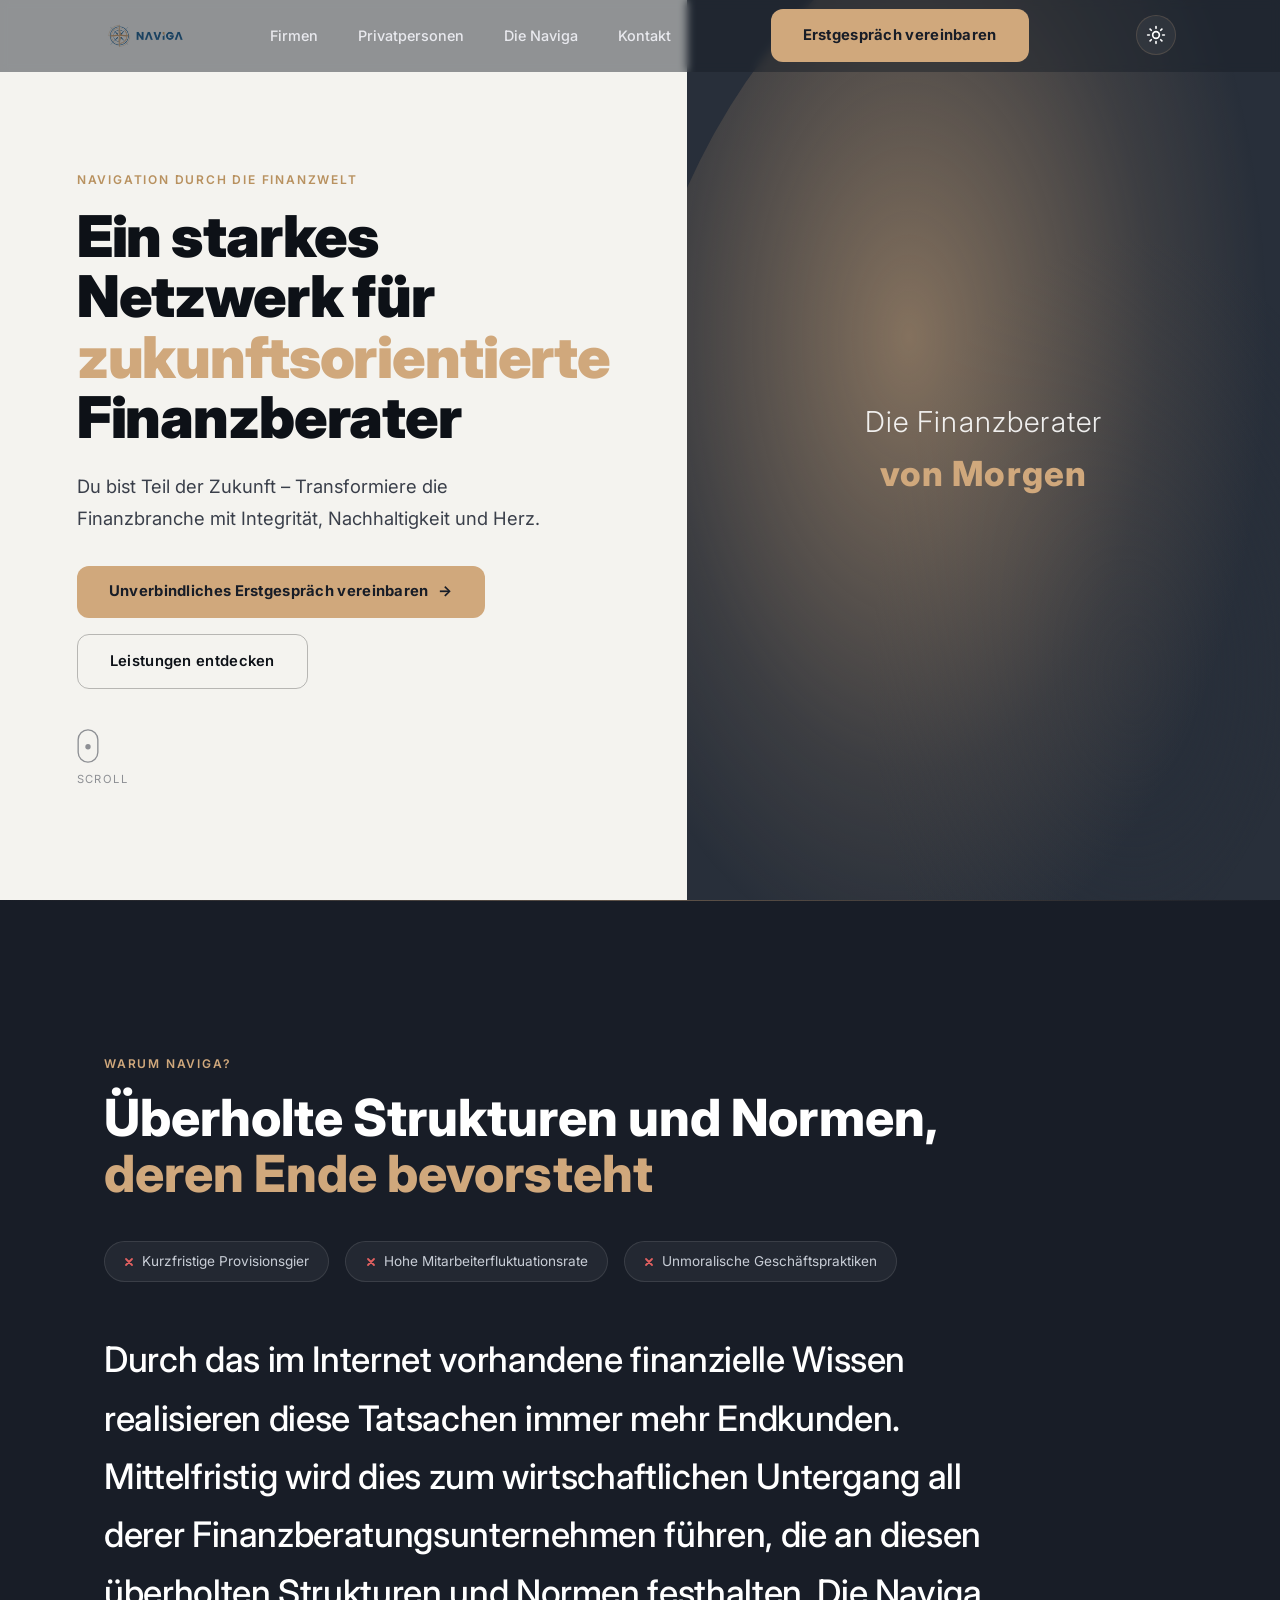
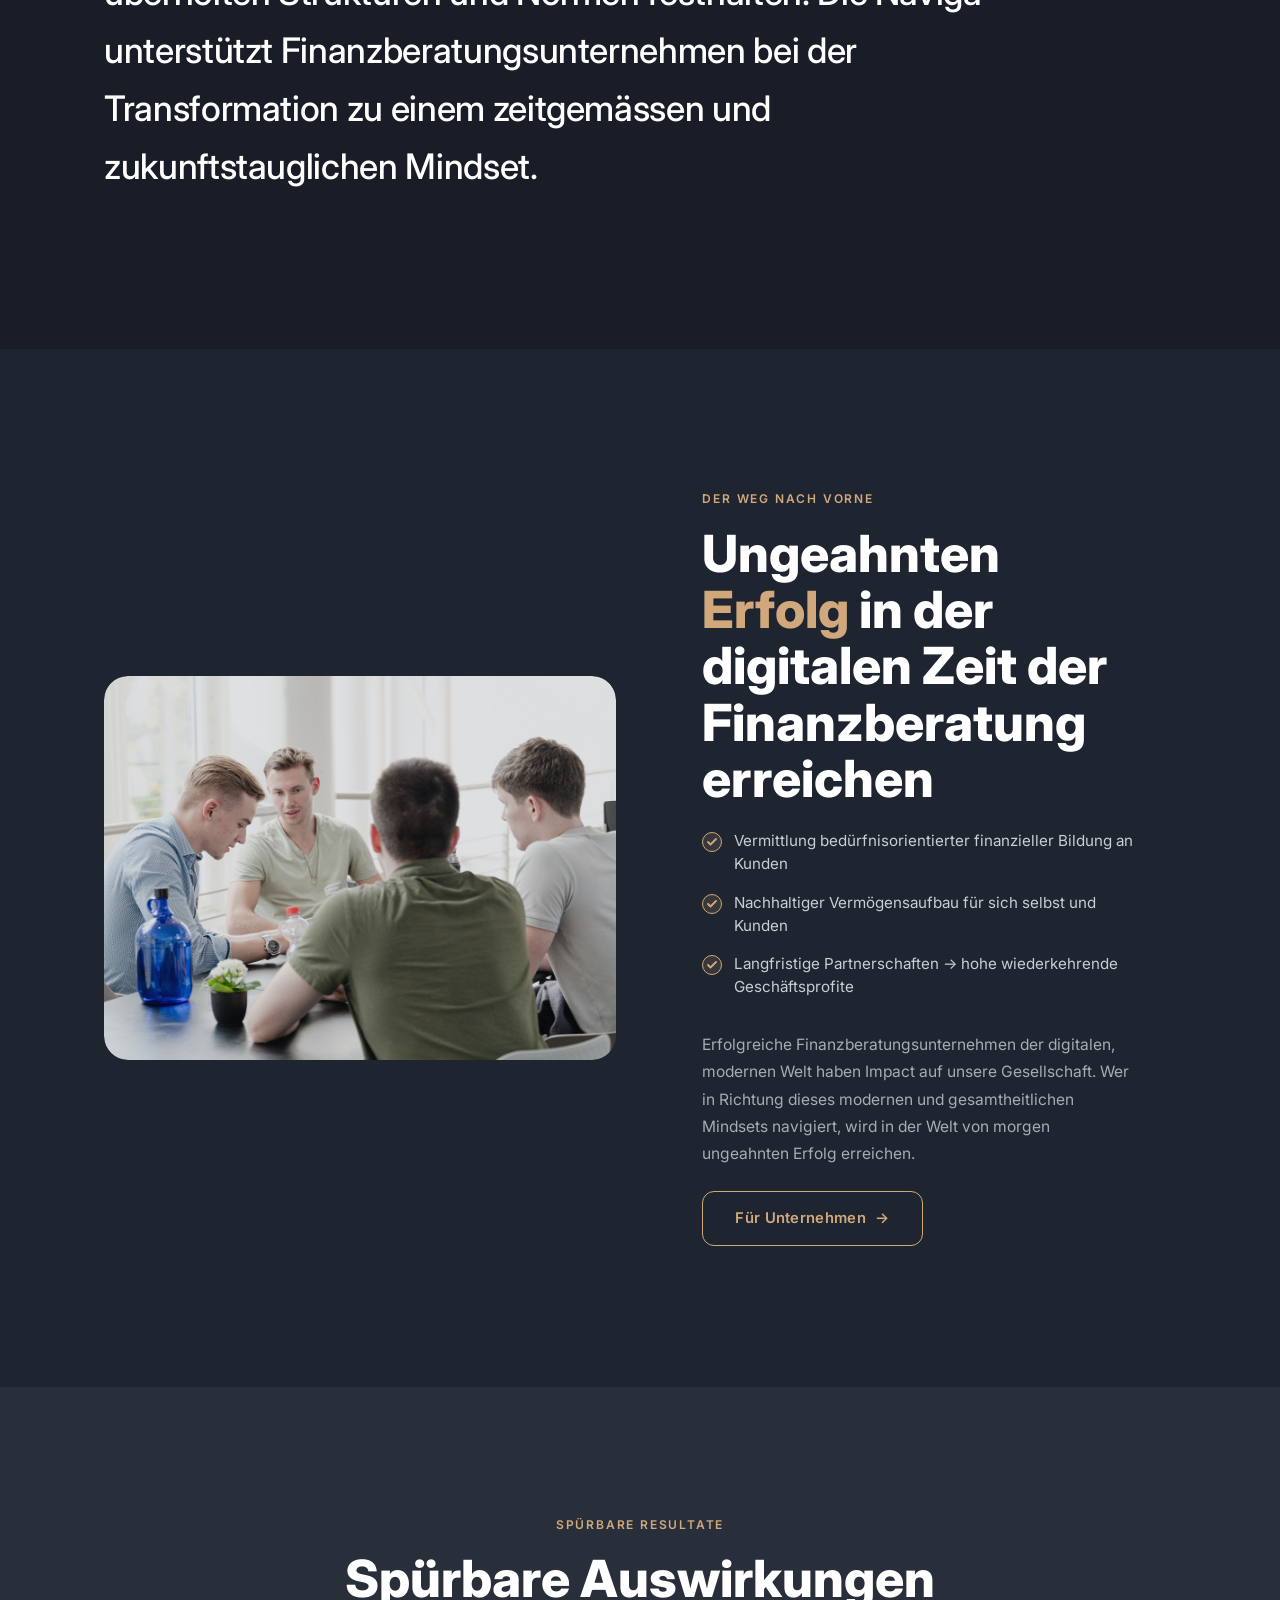
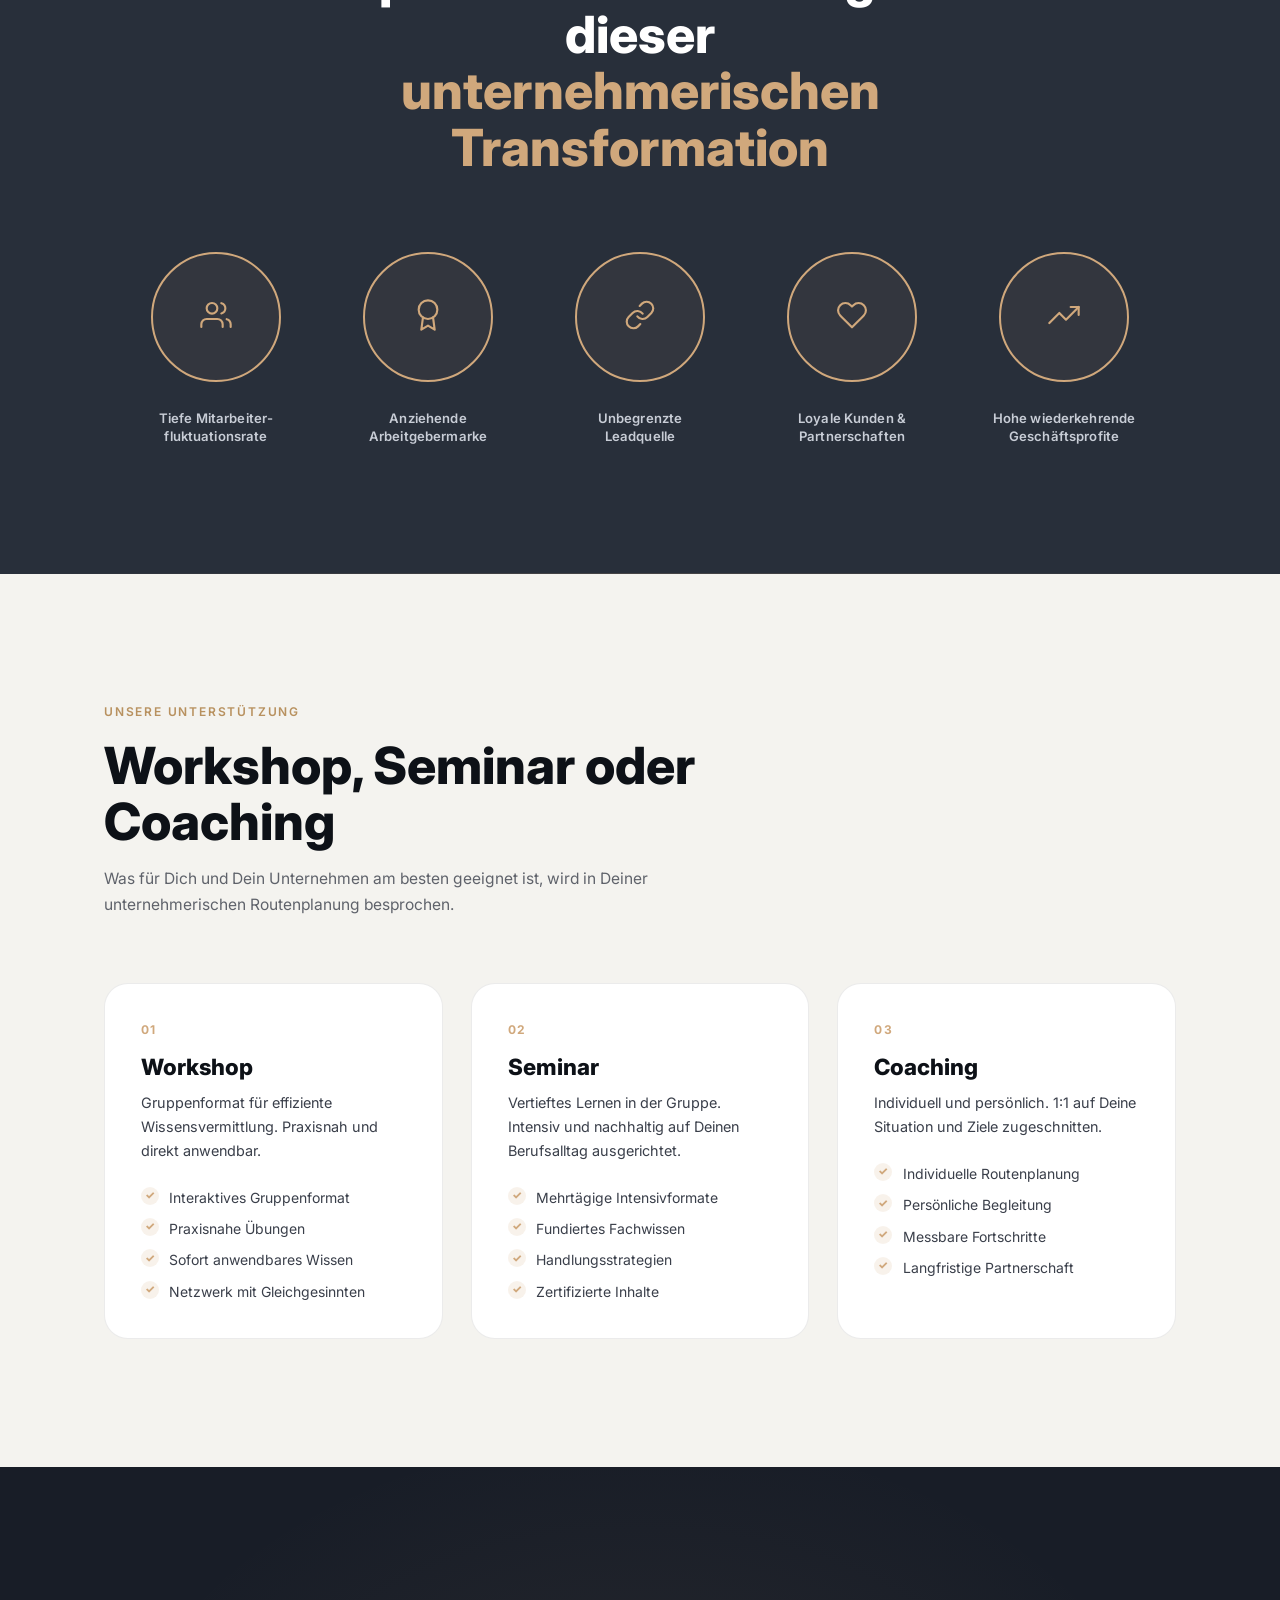
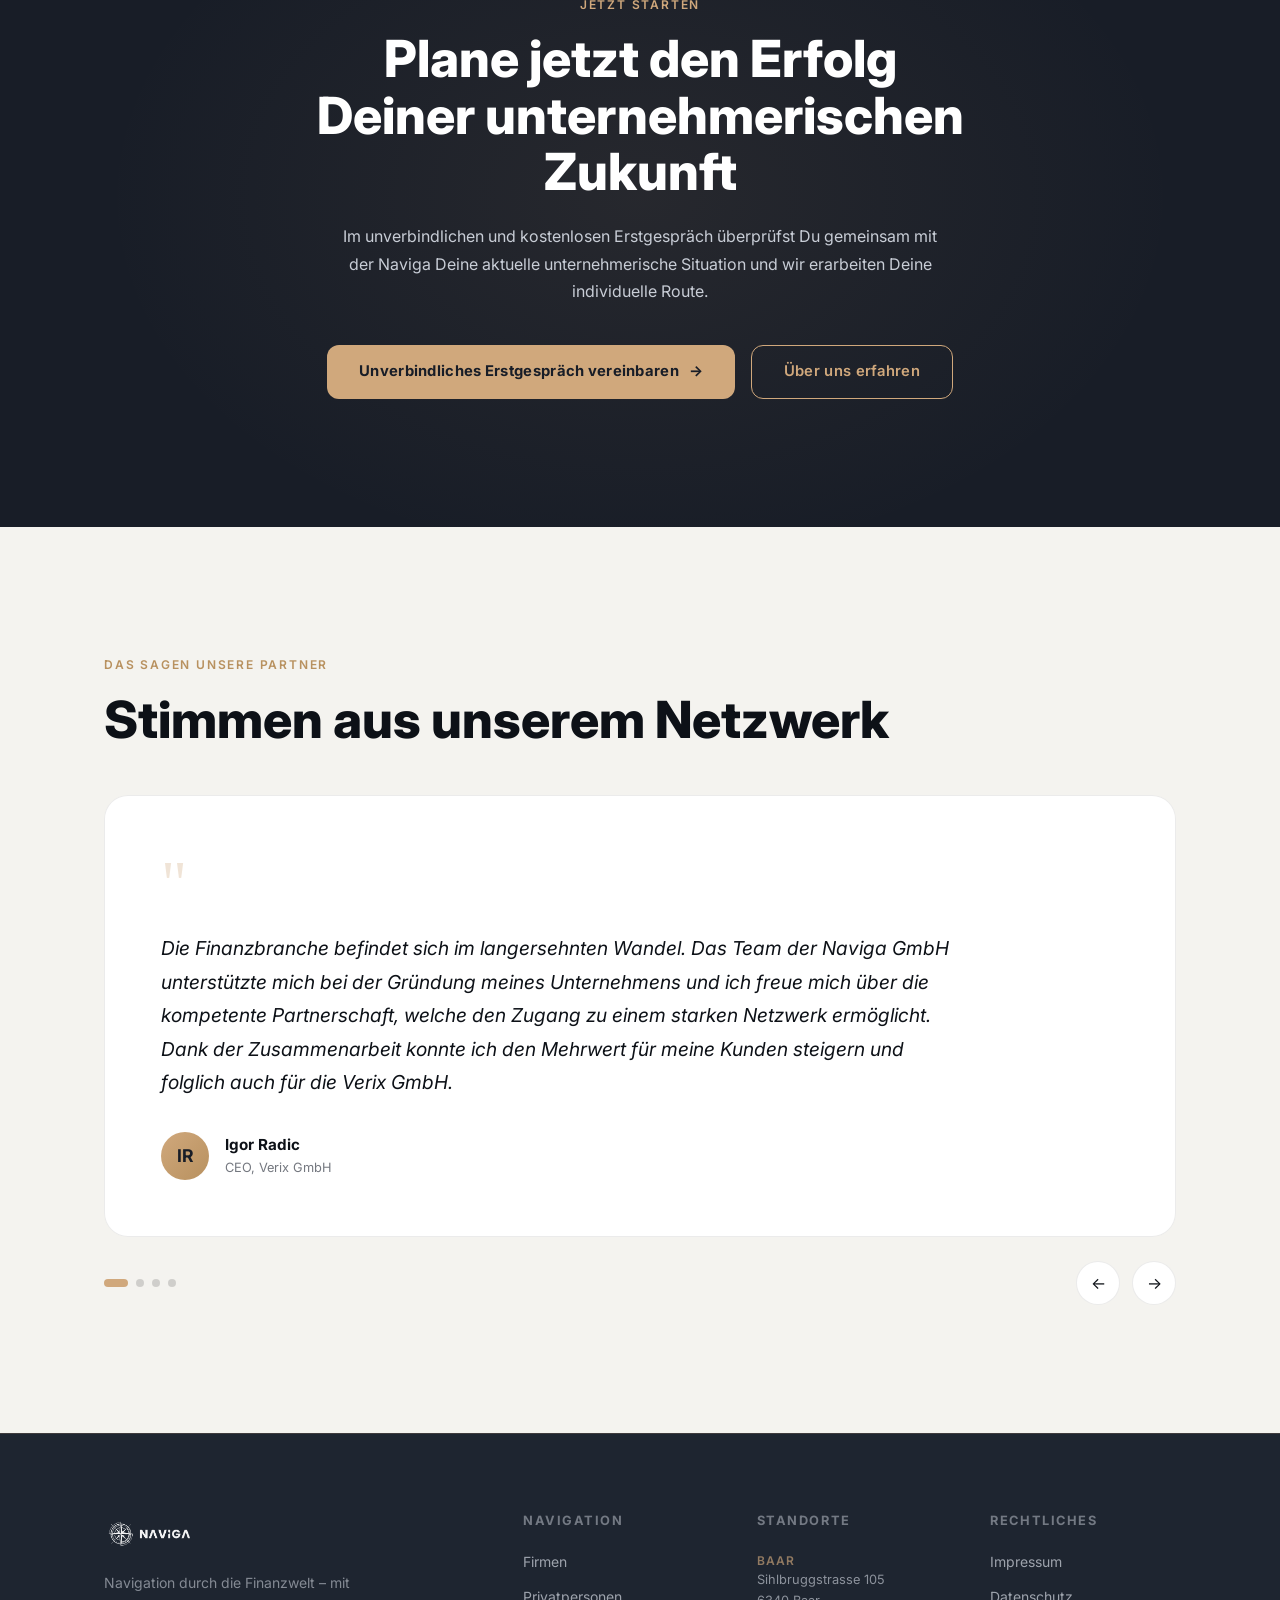
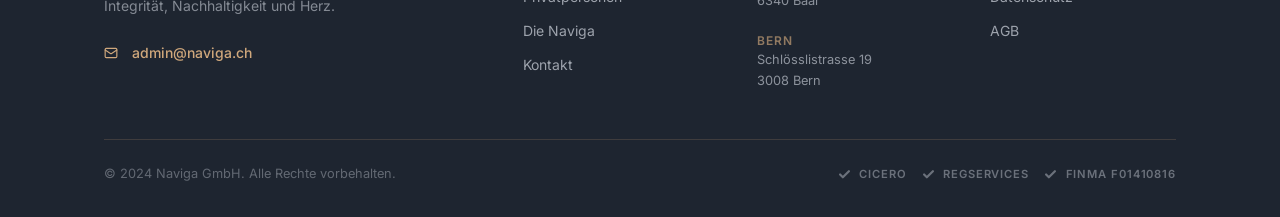
==== index.html @ e402b7bf "feat: site-wide Dark Mode with sun/moon toggle & refined logo contrast - Refactored style.css for dy" ====
<!DOCTYPE html>
<html lang="de">
<head>
  <meta charset="UTF-8" />
  <meta name="viewport" content="width=device-width, initial-scale=1.0" />
  <title>Naviga GmbH | Navigation durch die Finanzwelt</title>
  <meta name="description" content="Ein starkes Netzwerk für zukunftsorientierte Finanzberater. Transformation, Coaching und nachhaltiges Wachstum in der digitalen Finanzwelt." />
  <meta property="og:title" content="Naviga GmbH | Navigation durch die Finanzwelt" />
  <meta property="og:description" content="Transformiere die Finanzbranche mit Integrität, Nachhaltigkeit und Herz." />
  <meta property="og:type" content="website" />
  <link rel="preconnect" href="https://fonts.googleapis.com" />
  <link rel="preconnect" href="https://fonts.gstatic.com" crossorigin />
  <link href="https://fonts.googleapis.com/css2?family=Inter:ital,wght@0,300;0,400;0,500;0,600;0,700;0,800;0,900;1,300&display=swap" rel="stylesheet" />
  <link rel="stylesheet" href="css/style.css" />
</head>
<body>

  <!-- ============ NAVIGATION ============ -->
  <nav class="nav" id="nav" aria-label="Hauptnavigation">
    <div class="container nav-inner">
      <a href="index.html" class="nav-logo">
        <img src="naviga-logo-dark.png" alt="Naviga GmbH" class="nav-logo-img" />
      </a>
      <ul class="nav-links" role="list">
        <li><a href="firmen.html">Firmen</a></li>
        <li><a href="privatpersonen.html">Privatpersonen</a></li>
        <li><a href="die-naviga.html">Die Naviga</a></li>
        <li><a href="kontakt.html">Kontakt</a></li>
      </ul>
      <a href="kontakt.html" class="btn btn-primary nav-cta">Erstgespräch vereinbaren</a>
      <button class="theme-toggle" id="themeToggle" aria-label="Farbschema umschalten">
        <svg class="sun" width="20" height="20" viewBox="0 0 24 24" fill="none" stroke="currentColor" stroke-width="2" stroke-linecap="round" stroke-linejoin="round"><circle cx="12" cy="12" r="4"/><path d="M12 2v2"/><path d="M12 20v2"/><path d="m4.93 4.93 1.41 1.41"/><path d="m17.66 17.66 1.41 1.41"/><path d="M2 12h2"/><path d="M20 12h2"/><path d="m6.34 17.66-1.41 1.41"/><path d="m19.07 4.93-1.41 1.41"/></svg>
        <svg class="moon" width="20" height="20" viewBox="0 0 24 24" fill="none" stroke="currentColor" stroke-width="2" stroke-linecap="round" stroke-linejoin="round"><path d="M12 3a6 6 0 0 0 9 9 9 9 0 1 1-9-9Z"/></svg>
      </button>
      <button class="nav-burger" id="navBurger" aria-label="Menü öffnen" aria-expanded="false">
        <span></span><span></span><span></span>
      </button>
    </div>
  </nav>

  <!-- Mobile Overlay -->
  <div class="nav-mobile-overlay" id="navOverlay" role="dialog" aria-label="Navigation">
    <button class="nav-mobile-close" id="navClose" aria-label="Menü schliessen">
  <svg width="18" height="18" viewBox="0 0 24 24" fill="none" stroke="currentColor" stroke-width="2.5" stroke-linecap="round" aria-hidden="true"><line x1="18" y1="6" x2="6" y2="18"/><line x1="6" y1="6" x2="18" y2="18"/></svg>
</button>
    <a href="firmen.html">Firmen</a>
    <a href="privatpersonen.html">Privatpersonen</a>
    <a href="die-naviga.html">Die Naviga</a>
    <a href="kontakt.html">Kontakt</a>
    <a href="kontakt.html" class="btn btn-primary" style="font-size:1rem;margin-top:1rem;">Erstgespräch vereinbaren</a>
  </div>

  <main>

    <!-- ============ HERO ============ -->
    <section class="hero" aria-labelledby="heroTitle">
      <div class="hero-left">
        <span class="eyebrow fade-up">Navigation durch die Finanzwelt</span>
        <h1 class="hero-title fade-up" id="heroTitle" style="transition-delay:0.1s">
          Ein starkes Netzwerk für
          <span class="accent-word">zukunftsorientierte</span>
          Finanzberater
        </h1>
        <p class="hero-subtitle fade-up" style="transition-delay:0.2s">
          Du bist Teil der Zukunft – Transformiere die Finanzbranche mit Integrität, Nachhaltigkeit und Herz.
        </p>
        <div class="hero-cta-group fade-up" style="transition-delay:0.3s">
          <a href="kontakt.html" class="btn btn-primary">
            Unverbindliches Erstgespräch vereinbaren
            <span class="btn-arrow" aria-hidden="true">→</span>
          </a>
          <a href="#services" class="btn btn-outline-dark">Leistungen entdecken</a>
        </div>

        <!-- Scroll indicator — inside left panel, bottom-left -->
        <div class="hero-scroll-indicator" aria-hidden="true">
          <svg width="22" height="34" viewBox="0 0 24 38" fill="none" xmlns="http://www.w3.org/2000/svg">
            <rect x="1" y="1" width="22" height="36" rx="11" stroke="currentColor" stroke-width="1.5"/>
            <circle cx="12" cy="10" r="3" fill="currentColor">
              <animateTransform attributeName="transform" type="translate" values="0,0;0,12;0,0" dur="2s" repeatCount="indefinite"/>
            </circle>
          </svg>
          <span>Scroll</span>
        </div>
      </div>

      <div class="hero-right" aria-hidden="true">
        <div class="hero-blob-wrap">
          <div class="hero-blob"></div>
        </div>
        <div class="hero-blob-text fade-in" style="transition-delay:0.5s">
          <h2>Die Finanzberater<br><strong>von Morgen</strong></h2>
        </div>
      </div>
    </section>

    <!-- ============ SCROLL-TEXT SECTION ============ -->
    <section class="scroll-text-section" aria-labelledby="problemTitle">
      <div class="container">
        <div class="scroll-text-inner">
          <span class="eyebrow fade-up">Warum Naviga?</span>
          <h2 class="fade-up" id="problemTitle" style="color:var(--text-white);margin-bottom:2.5rem;transition-delay:0.1s">
            Überholte Strukturen und Normen,<br>
            <span class="accent-word">deren Ende bevorsteht</span>
          </h2>

          <div class="scroll-pain-points stagger-children fade-up" style="transition-delay:0.2s">
            <span class="pain-tag"><span class="x-icon" aria-hidden="true">
  <svg width="10" height="10" viewBox="0 0 10 10" fill="none"><path d="M2 2L8 8M8 2L2 8" stroke="currentColor" stroke-width="1.8" stroke-linecap="round"/></svg>
</span> Kurzfristige Provisionsgier</span>
            <span class="pain-tag"><span class="x-icon" aria-hidden="true">
  <svg width="10" height="10" viewBox="0 0 10 10" fill="none"><path d="M2 2L8 8M8 2L2 8" stroke="currentColor" stroke-width="1.8" stroke-linecap="round"/></svg>
</span> Hohe Mitarbeiterfluktuationsrate</span>
            <span class="pain-tag"><span class="x-icon" aria-hidden="true">
  <svg width="10" height="10" viewBox="0 0 10 10" fill="none"><path d="M2 2L8 8M8 2L2 8" stroke="currentColor" stroke-width="1.8" stroke-linecap="round"/></svg>
</span> Unmoralische Geschäftspraktiken</span>
          </div>

          <p class="reveal-text" aria-label="Erklärungstext">
            Durch das im Internet vorhandene finanzielle Wissen realisieren diese Tatsachen immer mehr Endkunden. Mittelfristig wird dies zum wirtschaftlichen Untergang all derer Finanzberatungsunternehmen führen, die an diesen überholten Strukturen und Normen festhalten. Die Naviga unterstützt Finanzberatungsunternehmen bei der Transformation zu einem zeitgemässen und zukunftstauglichen Mindset.
          </p>
        </div>
      </div>
    </section>

    <!-- ============ SPLIT SECTION: ERFOLG ============ -->
    <section class="split-section" aria-labelledby="erfolgTitle">
      <div class="container">
        <div class="grid-2">
          <div class="split-image fade-up">
            <img src="naviga-meeting.jpg" alt="Das Naviga Team in einem modernen Beratungsgespräch" class="split-real-img" loading="lazy" />
          </div>
          <div class="split-content fade-up" style="transition-delay:0.15s">
            <span class="eyebrow">Der Weg nach vorne</span>
            <h2 id="erfolgTitle">
              Ungeahnten <span class="accent-word">Erfolg</span> in der digitalen Zeit der Finanzberatung erreichen
            </h2>
            <ul class="split-value-list" role="list">
              <li class="split-value-item">
                <span class="split-value-icon" aria-hidden="true">
                  <svg width="10" height="8" viewBox="0 0 10 8" fill="none"><path d="M1 4L3.5 6.5L9 1" stroke="currentColor" stroke-width="1.8" stroke-linecap="round" stroke-linejoin="round"/></svg>
                </span>
                Vermittlung bedürfnisorientierter finanzieller Bildung an Kunden
              </li>
              <li class="split-value-item">
                <span class="split-value-icon" aria-hidden="true">
                  <svg width="10" height="8" viewBox="0 0 10 8" fill="none"><path d="M1 4L3.5 6.5L9 1" stroke="currentColor" stroke-width="1.8" stroke-linecap="round" stroke-linejoin="round"/></svg>
                </span>
                Nachhaltiger Vermögensaufbau für sich selbst und Kunden
              </li>
              <li class="split-value-item">
                <span class="split-value-icon" aria-hidden="true">
                  <svg width="10" height="8" viewBox="0 0 10 8" fill="none"><path d="M1 4L3.5 6.5L9 1" stroke="currentColor" stroke-width="1.8" stroke-linecap="round" stroke-linejoin="round"/></svg>
                </span>
                Langfristige Partnerschaften → hohe wiederkehrende Geschäftsprofite
              </li>
            </ul>
            <p class="split-body">
              Erfolgreiche Finanzberatungsunternehmen der digitalen, modernen Welt haben Impact auf unsere Gesellschaft. Wer in Richtung dieses modernen und gesamtheitlichen Mindsets navigiert, wird in der Welt von morgen ungeahnten Erfolg erreichen.
            </p>
            <a href="firmen.html" class="btn btn-outline">
              Für Unternehmen <span class="btn-arrow" aria-hidden="true">→</span>
            </a>
          </div>
        </div>
      </div>
    </section>

    <!-- ============ FEATURES: AUSWIRKUNGEN ============ -->
    <section class="features-section" aria-labelledby="featuresTitle">
      <div class="container">
        <div class="features-header">
          <span class="eyebrow fade-up">Spürbare Resultate</span>
          <h2 class="fade-up" id="featuresTitle" style="transition-delay:0.1s">
            Spürbare Auswirkungen dieser<br>
            <span class="accent-word">unternehmerischen Transformation</span>
          </h2>
        </div>

        <div class="features-grid stagger-children fade-up" style="transition-delay:0.2s">
          <div class="feature-circle-item">
            <div class="feature-circle">
              <!-- Handshake / people icon -->
              <svg class="feature-svg-icon" viewBox="0 0 24 24" fill="none" stroke="currentColor" stroke-width="1.6" stroke-linecap="round" stroke-linejoin="round" aria-hidden="true"><path d="M17 21v-2a4 4 0 0 0-4-4H5a4 4 0 0 0-4 4v2"/><circle cx="9" cy="7" r="4"/><path d="M23 21v-2a4 4 0 0 0-3-3.87"/><path d="M16 3.13a4 4 0 0 1 0 7.75"/></svg>
              
            </div>
            <span class="feature-label">Tiefe Mitarbeiter-<br>fluktuationsrate</span>
          </div>
          <div class="feature-circle-item">
            <div class="feature-circle">
              <!-- Award icon -->
              <svg class="feature-svg-icon" viewBox="0 0 24 24" fill="none" stroke="currentColor" stroke-width="1.6" stroke-linecap="round" stroke-linejoin="round" aria-hidden="true"><circle cx="12" cy="8" r="7"/><polyline points="8.21 13.89 7 23 12 20 17 23 15.79 13.88"/></svg>
              
            </div>
            <span class="feature-label">Anziehende<br>Arbeitgebermarke</span>
          </div>
          <div class="feature-circle-item">
            <div class="feature-circle">
              <!-- Link / network icon -->
              <svg class="feature-svg-icon" viewBox="0 0 24 24" fill="none" stroke="currentColor" stroke-width="1.6" stroke-linecap="round" stroke-linejoin="round" aria-hidden="true"><path d="M10 13a5 5 0 0 0 7.54.54l3-3a5 5 0 0 0-7.07-7.07l-1.72 1.71"/><path d="M14 11a5 5 0 0 0-7.54-.54l-3 3a5 5 0 0 0 7.07 7.07l1.71-1.71"/></svg>
              
            </div>
            <span class="feature-label">Unbegrenzte<br>Leadquelle</span>
          </div>
          <div class="feature-circle-item">
            <div class="feature-circle">
              <!-- Heart icon -->
              <svg class="feature-svg-icon" viewBox="0 0 24 24" fill="none" stroke="currentColor" stroke-width="1.6" stroke-linecap="round" stroke-linejoin="round" aria-hidden="true"><path d="M20.84 4.61a5.5 5.5 0 0 0-7.78 0L12 5.67l-1.06-1.06a5.5 5.5 0 0 0-7.78 7.78l1.06 1.06L12 21.23l7.78-7.78 1.06-1.06a5.5 5.5 0 0 0 0-7.78z"/></svg>
              
            </div>
            <span class="feature-label">Loyale Kunden &amp;<br>Partnerschaften</span>
          </div>
          <div class="feature-circle-item">
            <div class="feature-circle">
              <!-- Trending up icon -->
              <svg class="feature-svg-icon" viewBox="0 0 24 24" fill="none" stroke="currentColor" stroke-width="1.6" stroke-linecap="round" stroke-linejoin="round" aria-hidden="true"><polyline points="23 6 13.5 15.5 8.5 10.5 1 18"/><polyline points="17 6 23 6 23 12"/></svg>
              
            </div>
            <span class="feature-label">Hohe wiederkehrende<br>Geschäftsprofite</span>
          </div>
        </div>
      </div>
    </section>

    <!-- ============ SERVICES SECTION ============ -->
    <section class="services-section" id="services" aria-labelledby="servicesTitle">
      <div class="container">
        <div class="services-header fade-up">
          <span class="eyebrow">Unsere Unterstützung</span>
          <h2 id="servicesTitle">Workshop, Seminar oder Coaching</h2>
          <p style="color:var(--text-body);max-width:580px;font-size:0.975rem;line-height:1.7;margin-top:1rem;opacity:0.8">
            Was für Dich und Dein Unternehmen am besten geeignet ist, wird in Deiner unternehmerischen Routenplanung besprochen.
          </p>
        </div>

        <div class="services-grid stagger-children">
          <!-- Card 1 -->
          <article class="service-card">
            <div class="service-number">01</div>
            <h3>Workshop</h3>
            <p>Gruppenformat für effiziente Wissensvermittlung. Praxisnah und direkt anwendbar.</p>
            <ul class="service-list" role="list">
              <li>Interaktives Gruppenformat</li>
              <li>Praxisnahe Übungen</li>
              <li>Sofort anwendbares Wissen</li>
              <li>Netzwerk mit Gleichgesinnten</li>
            </ul>
          </article>
          <!-- Card 2 -->
          <article class="service-card">
            <div class="service-number">02</div>
            <h3>Seminar</h3>
            <p>Vertieftes Lernen in der Gruppe. Intensiv und nachhaltig auf Deinen Berufsalltag ausgerichtet.</p>
            <ul class="service-list" role="list">
              <li>Mehrtägige Intensivformate</li>
              <li>Fundiertes Fachwissen</li>
              <li>Handlungsstrategien</li>
              <li>Zertifizierte Inhalte</li>
            </ul>
          </article>
          <!-- Card 3 -->
          <article class="service-card">
            <div class="service-number">03</div>
            <h3>Coaching</h3>
            <p>Individuell und persönlich. 1:1 auf Deine Situation und Ziele zugeschnitten.</p>
            <ul class="service-list" role="list">
              <li>Individuelle Routenplanung</li>
              <li>Persönliche Begleitung</li>
              <li>Messbare Fortschritte</li>
              <li>Langfristige Partnerschaft</li>
            </ul>
          </article>
        </div>
      </div>
    </section>

    <!-- ============ CTA BLOCK ============ -->
    <section class="cta-section" aria-labelledby="ctaTitle">
      <div class="container">
        <span class="eyebrow fade-up">Jetzt starten</span>
        <h2 class="fade-up" id="ctaTitle" style="transition-delay:0.1s">
          Plane jetzt den Erfolg<br>Deiner unternehmerischen Zukunft
        </h2>
        <p class="fade-up" style="transition-delay:0.2s">
          Im unverbindlichen und kostenlosen Erstgespräch überprüfst Du gemeinsam mit der Naviga Deine aktuelle unternehmerische Situation und wir erarbeiten Deine individuelle Route.
        </p>
        <div class="cta-buttons fade-up" style="transition-delay:0.3s">
          <a href="kontakt.html" class="btn btn-primary">
            Unverbindliches Erstgespräch vereinbaren
            <span class="btn-arrow" aria-hidden="true">→</span>
          </a>
          <a href="die-naviga.html" class="btn btn-outline">Über uns erfahren</a>
        </div>
      </div>
    </section>

    <!-- ============ TESTIMONIALS ============ -->
    <section class="testimonials-section" aria-labelledby="testimonialsTitle">
      <div class="container">
        <div class="testimonials-header fade-up">
          <span class="eyebrow">Das sagen unsere Partner</span>
          <h2 id="testimonialsTitle">Stimmen aus unserem Netzwerk</h2>
        </div>

        <div class="carousel-wrap fade-up" style="transition-delay:0.15s">
          <div class="carousel-track-outer">
            <div class="carousel-track">

              <!-- Testimonial 1 -->
              <div class="testimonial-card">
                <div class="testimonial-quote-icon" aria-hidden="true">"</div>
                <p class="testimonial-text">
                  Die Finanzbranche befindet sich im langersehnten Wandel. Das Team der Naviga GmbH unterstützte mich bei der Gründung meines Unternehmens und ich freue mich über die kompetente Partnerschaft, welche den Zugang zu einem starken Netzwerk ermöglicht. Dank der Zusammenarbeit konnte ich den Mehrwert für meine Kunden steigern und folglich auch für die Verix GmbH.
                </p>
                <div class="testimonial-author">
                  <div class="testimonial-avatar" aria-hidden="true">IR</div>
                  <div>
                    <div class="testimonial-name">Igor Radic</div>
                    <div class="testimonial-role">CEO, Verix GmbH</div>
                  </div>
                </div>
              </div>

              <!-- Testimonial 2 -->
              <div class="testimonial-card">
                <div class="testimonial-quote-icon" aria-hidden="true">"</div>
                <p class="testimonial-text">
                  Mit der Naviga zusammenzuarbeiten ist für uns eine Bereicherung in der ganzen Bandbreite. Emmanuel und sein Team sind extrem kompetent und arbeiten sehr langfristig. Das ist genau die Nachhaltigkeit, auf die wir bei uns grossen Wert legen!
                </p>
                <div class="testimonial-author">
                  <div class="testimonial-avatar" aria-hidden="true">JM</div>
                  <div>
                    <div class="testimonial-name">Joël Mesot</div>
                    <div class="testimonial-role">CEO, Mesot Agency</div>
                  </div>
                </div>
              </div>

              <!-- Testimonial 3 -->
              <div class="testimonial-card">
                <div class="testimonial-quote-icon" aria-hidden="true">"</div>
                <p class="testimonial-text">
                  Durch das Konzept der Naviga konnte ich erkennen und lernen wie der Beruf als Berater moralisch integer ausgeführt werden kann, sodass man für seine Zeit und sein Engagement fair entlohnt wird und der Kunde genauso davon profitiert. Es ist wundervoll, gemeinsam mit Gleichgesinnten die Leidenschaft für das Thema Finanzen zu teilen.
                </p>
                <div class="testimonial-author">
                  <div class="testimonial-avatar" aria-hidden="true">DS</div>
                  <div>
                    <div class="testimonial-name">Daniel Seglias</div>
                    <div class="testimonial-role">Geschäftsführer, Daniel Seglias GmbH</div>
                  </div>
                </div>
              </div>

              <!-- Testimonial 4 -->
              <div class="testimonial-card">
                <div class="testimonial-quote-icon" aria-hidden="true">"</div>
                <p class="testimonial-text">
                  Durch die Zusammenarbeit habe ich die Wichtigkeit von Prozessen in einer Beratung gelernt. Dadurch sind meine Beratungen nun klar und systematisch aufgebaut, was zu weniger Aufwand und mehr Erfolg führt.
                </p>
                <div class="testimonial-author">
                  <div class="testimonial-avatar" aria-hidden="true">SS</div>
                  <div>
                    <div class="testimonial-name">Severin Schär</div>
                    <div class="testimonial-role">Geschäftsführer, SNS Personality Builder GmbH</div>
                  </div>
                </div>
              </div>

            </div><!-- /carousel-track -->
          </div><!-- /outer -->

          <div class="carousel-controls">
            <div class="carousel-dots" role="tablist" aria-label="Testimonial Navigation">
              <button class="carousel-dot active" role="tab" aria-selected="true" aria-label="Testimonial 1"></button>
              <button class="carousel-dot" role="tab" aria-selected="false" aria-label="Testimonial 2"></button>
              <button class="carousel-dot" role="tab" aria-selected="false" aria-label="Testimonial 3"></button>
              <button class="carousel-dot" role="tab" aria-selected="false" aria-label="Testimonial 4"></button>
            </div>
            <div class="carousel-arrows">
              <button class="carousel-btn carousel-prev" aria-label="Vorheriges Testimonial">←</button>
              <button class="carousel-btn carousel-next" aria-label="Nächstes Testimonial">→</button>
            </div>
          </div>
        </div>

      </div>
    </section>

  </main>

  <!-- ============ FOOTER ============ -->
  <footer class="footer" aria-label="Seitenende">
    <div class="container">
      <div class="footer-grid">
        <div class="footer-brand">
          <a href="index.html" class="nav-logo">
            <img src="naviga-logo-dark.png" alt="Naviga GmbH" class="nav-logo-img" />
          </a>
          <p class="footer-desc">
            Navigation durch die Finanzwelt – mit Integrität, Nachhaltigkeit und Herz.
          </p>
          <div class="footer-contact">
            <a href="mailto:admin@naviga.ch"><svg width="14" height="14" viewBox="0 0 24 24" fill="none" stroke="currentColor" stroke-width="2" stroke-linecap="round" stroke-linejoin="round" aria-hidden="true" style="display:inline-block;vertical-align:middle;margin-right:6px"><rect x="2" y="4" width="20" height="16" rx="2"/><path d="m22 7-8.97 5.7a1.94 1.94 0 0 1-2.06 0L2 7"/></svg>admin@naviga.ch</a>
          </div>
        </div>

        <div class="footer-col">
          <h4>Navigation</h4>
          <nav class="footer-links" aria-label="Footer Navigation">
            <a href="firmen.html">Firmen</a>
            <a href="privatpersonen.html">Privatpersonen</a>
            <a href="die-naviga.html">Die Naviga</a>
            <a href="kontakt.html">Kontakt</a>
          </nav>
        </div>

        <div class="footer-col">
          <h4>Standorte</h4>
          <div class="footer-address">
            <span class="footer-address-item">
              <span class="footer-address-city">Baar</span>
              Sihlbruggstrasse 105<br>6340 Baar
            </span>
            <span class="footer-address-item" style="margin-top:0.75rem">
              <span class="footer-address-city">Bern</span>
              Schlösslistrasse 19<br>3008 Bern
            </span>
          </div>
        </div>

        <div class="footer-col">
          <h4>Rechtliches</h4>
          <nav class="footer-links" aria-label="Rechtliche Links">
            <a href="https://www.naviga.ch/impressum" target="_blank" rel="noopener">Impressum</a>
            <a href="https://www.naviga.ch/datenschutz" target="_blank" rel="noopener">Datenschutz</a>
            <a href="https://www.naviga.ch/allgemeine-geschaftsbedingungen-agb" target="_blank" rel="noopener">AGB</a>
          </nav>
        </div>
      </div>

      <div class="footer-bottom">
        <p class="footer-copyright">© 2024 Naviga GmbH. Alle Rechte vorbehalten.</p>
        <div class="footer-badges">
          <a href="https://www.cicero.ch/de/informationspflicht-vag-45" target="_blank" rel="noopener" class="footer-badge">
            <svg width="11" height="11" viewBox="0 0 10 8" fill="none" aria-hidden="true" style="display:inline-block;vertical-align:middle;margin-right:4px"><path d="M1 4L3.5 6.5L9 1" stroke="currentColor" stroke-width="2" stroke-linecap="round" stroke-linejoin="round"/></svg>Cicero
          </a>
          <a href="https://www.regservices.ch/beraterregister/beratersuche/" target="_blank" rel="noopener" class="footer-badge">
            <svg width="11" height="11" viewBox="0 0 10 8" fill="none" aria-hidden="true" style="display:inline-block;vertical-align:middle;margin-right:4px"><path d="M1 4L3.5 6.5L9 1" stroke="currentColor" stroke-width="2" stroke-linecap="round" stroke-linejoin="round"/></svg>Regservices
          </a>
          <a href="https://www.finma.ch/de/bewilligung/versicherungsvermittlung/registersuche/F01410816" target="_blank" rel="noopener" class="footer-badge">
            <svg width="11" height="11" viewBox="0 0 10 8" fill="none" aria-hidden="true" style="display:inline-block;vertical-align:middle;margin-right:4px"><path d="M1 4L3.5 6.5L9 1" stroke="currentColor" stroke-width="2" stroke-linecap="round" stroke-linejoin="round"/></svg>FINMA F01410816
          </a>
        </div>
      </div>
    </div>
  </footer>

  <script src="js/main.js"></script>
</body>
</html>
---- css/style.css ----
/* =============================================
   NAVIGA — REVAMPED  |  style.css
   Design: uWebDesign layout × Naviga content
   Colors: #282F3A (bg) · #D0A87C (gold)
   ============================================= */

/* 1. CUSTOM PROPERTIES */
:root {
  /* Constant Brand Colors */
  --accent:        #D0A87C;
  --accent-dark:   #b8915f;
  --accent-light:  rgba(208, 168, 124, 0.15);
  
  /* Theme-aware Variables (Default / Mixed Mode) */
  --bg-main:       #282F3A; /* primary dark navy */
  --bg-alt:        #1e2530; /* secondary dark */
  --bg-deep:       #181d27; /* darkest */
  --bg-surface:    #f4f3ef; /* light beige sections */
  --bg-card:       #ffffff; /* white cards */
  
  --text-main:     #ffffff; /* light text on dark */
  --text-alt:      #c8cdd6; /* muted light text */
  --text-inverse:  #0d1117; /* dark text on light */
  --text-body:     #3a3f4a; /* body text on light */
  
  --border-main:   rgba(208, 168, 124, 0.18);
  --border-light:  rgba(0,0,0,0.08);
  
  --shadow-main:   0 4px 32px rgba(0,0,0,0.12);
  --shadow-heavy:  0 8px 48px rgba(0,0,0,0.3);
  
  --radius-sm:     6px;
  --radius-md:     12px;
  --radius-lg:     24px;
  --radius-xl:     48px;
  --transition:    0.35s cubic-bezier(0.4, 0, 0.2, 1);
  --nav-height:    72px;
}

/* 🌙 FULL DARK MODE OVERRIDES */
[data-theme="dark"] {
  --bg-main:       #181d27;
  --bg-alt:        #0f131a;
  --bg-deep:       #0a0d12;
  --bg-surface:    #1e2530; /* turn beige into dark navy */
  --bg-card:       #282F3A; /* dark cards */
  
  --text-main:     #ffffff;
  --text-alt:      #a0a8b4;
  --text-inverse:  #ffffff; /* text on light sections turns white */
  --text-body:     #c8cdd6; /* body text turns light */
  
  --border-light:  rgba(255,255,255,0.08);
  --shadow-main:   0 12px 40px rgba(0,0,0,0.4);
}

/* 2. RESET & BASE */
*, *::before, *::after { box-sizing: border-box; margin: 0; padding: 0; }

html {
  scroll-behavior: smooth;
  font-size: 16px;
  -webkit-font-smoothing: antialiased;
  transition: background-color 0.4s ease, color 0.4s ease;
}

body {
  font-family: 'Inter', system-ui, -apple-system, sans-serif;
  background: var(--bg-main);
  color: var(--text-main);
  overflow-x: hidden;
  line-height: 1.6;
  transition: background-color 0.4s ease, color 0.4s ease;
}

/* Custom scrollbar */
::-webkit-scrollbar { width: 6px; }
::-webkit-scrollbar-track { background: var(--bg-alt); }
::-webkit-scrollbar-thumb { background: var(--accent); border-radius: 3px; }

img { display: block; max-width: 100%; }
a { color: inherit; text-decoration: none; }
ul { list-style: none; }
button { font-family: inherit; cursor: pointer; border: none; background: none; }

/* 3. TYPOGRAPHY */
.eyebrow {
  font-size: 0.75rem;
  font-weight: 600;
  letter-spacing: 0.15em;
  text-transform: uppercase;
  color: var(--accent);
  margin-bottom: 1rem;
  display: block;
}

h1, h2, h3 { line-height: 1.1; font-weight: 800; }

h1 { font-size: clamp(2.4rem, 6vw, 5.5rem); }
h2 { font-size: clamp(1.8rem, 4vw, 3.5rem); }
h3 { font-size: 1.3rem; }

.accent-word { color: var(--accent); }

/* 4. LAYOUT UTILITIES */
.container {
  max-width: 1200px;
  margin: 0 auto;
  padding: 0 clamp(1.5rem, 5vw, 4rem);
}

.section-pad { padding: clamp(5rem, 10vw, 9rem) 0; }
.section-pad-sm { padding: clamp(3rem, 6vw, 5rem) 0; }

.grid-2 { display: grid; grid-template-columns: 1fr 1fr; gap: 3rem; align-items: center; }
.grid-3 { display: grid; grid-template-columns: repeat(3, 1fr); gap: 2rem; }
.grid-4 { display: grid; grid-template-columns: repeat(4, 1fr); gap: 1.5rem; }

.text-center { text-align: center; }
.text-balance { text-wrap: balance; }

/* 5. BUTTONS */
.btn {
  display: inline-flex;
  align-items: center;
  gap: 0.6rem;
  padding: 0.9rem 2rem;
  border-radius: var(--radius-md);
  font-size: 0.925rem;
  font-weight: 600;
  letter-spacing: 0.02em;
  transition: background 0.2s ease, transform 0.2s ease, box-shadow 0.2s ease, border-color 0.2s ease;
  position: relative;
  overflow: hidden;
  cursor: pointer; /* UI/UX Pro Max: all buttons must have cursor:pointer */
}

.btn::after {
  content: '';
  position: absolute;
  inset: 0;
  background: rgba(255,255,255,0.08);
  opacity: 0;
  transition: opacity 0.25s;
}
.btn:hover::after { opacity: 1; }

.btn-primary {
  background: var(--accent);
  color: var(--bg-deep);
  font-weight: 700;
}
.btn-primary:hover {
  background: var(--accent-dark);
  transform: translateY(-2px);
  box-shadow: 0 8px 30px rgba(208,168,124,0.35);
}

.btn-outline {
  border: 1.5px solid var(--accent);
  color: var(--accent);
}
.btn-outline:hover {
  background: var(--accent);
  color: var(--bg-deep);
  transform: translateY(-2px);
}

.btn-outline-dark {
  border: 1.5px solid rgba(0,0,0,0.25);
  color: var(--text-inverse);
}
.btn-outline-dark:hover {
  border-color: var(--accent);
  color: var(--accent);
}

/* Arrow icon */
.btn-arrow {
  display: inline-block;
  transition: transform 0.25s ease;
}
.btn:hover .btn-arrow { transform: translateX(4px); }

/* Footer logo — convert to pure white so it's visible on dark footer bg.
   The dark PNG has white bg which multiply makes transparent,
   but blue+gold get destroyed. invert makes everything a clean white mark. */
.footer .nav-logo-img {
  height: 44px;
  filter: brightness(0) invert(1);
  mix-blend-mode: normal;
  opacity: 0.9;
}

/* ==============================================
   6. NAVIGATION
   ============================================= */
.nav {
  position: fixed;
  top: 0; left: 0; right: 0;
  z-index: 1000;
  height: var(--nav-height);
  display: flex;
  align-items: center;
  transition: background 0.4s ease, box-shadow 0.4s ease, border-bottom-color 0.4s;
  border-bottom: 1px solid transparent;
  /* Subtle dark band — makes white links readable on BOTH light and dark hero panels */
  background: rgba(24, 29, 38, 0.45);
  backdrop-filter: blur(4px);
  -webkit-backdrop-filter: blur(4px);
}

.nav.scrolled {
  background: rgba(40, 47, 58, 0.92);
  backdrop-filter: blur(16px);
  -webkit-backdrop-filter: blur(16px);
  box-shadow: 0 2px 40px rgba(0,0,0,0.2);
  border-bottom-color: var(--border-main);
}

.nav-inner {
  display: flex;
  align-items: center;
  justify-content: space-between;
  width: 100%;
}

.nav-logo {
  display: flex;
  align-items: center;
  gap: 0.6rem;
  font-size: 1.1rem;
  font-weight: 800;
  letter-spacing: 0.04em;
  color: var(--text-main);
  transition: opacity 0.2s;
  cursor: pointer;
}
.nav-logo:hover { opacity: 0.8; }

/* Logo image — replaces emoji icon.
   mix-blend-mode:multiply makes the white background
   transparent on the dark nav. On light sections it
   still looks perfect as-is. */
.nav-logo-img {
  height: 40px;
  width: auto;
  display: block;
  object-fit: contain;
  mix-blend-mode: multiply;
  border-radius: 4px;
}

/* Fallback icon (hidden when img present) */
.nav-logo-icon {
  width: 34px; height: 34px;
  background: var(--accent);
  border-radius: 8px;
  display: flex;
  align-items: center;
  justify-content: center;
  font-size: 1rem;
  flex-shrink: 0;
}


/* Theme Toggle Button */
.theme-toggle {
  width: 40px;
  height: 40px;
  border-radius: 50%;
  display: flex;
  align-items: center;
  justify-content: center;
  color: var(--text-main);
  background: rgba(255,255,255,0.05);
  border: 1px solid var(--border-main);
  cursor: pointer;
  transition: all 0.3s ease;
  margin-left: 1.5rem;
  position: relative;
  overflow: hidden;
  z-index: 1001;
}

.theme-toggle:hover {
  background: var(--accent-light);
  border-color: var(--accent);
  transform: translateY(-2px);
}

.theme-toggle svg {
  transition: transform 0.5s cubic-bezier(0.4, 0, 0.2, 1), opacity 0.3s;
}

[data-theme="dark"] .theme-toggle .sun {
  transform: translateY(30px);
  opacity: 0;
}

[data-theme="dark"] .theme-toggle .moon {
  transform: translateY(0);
  opacity: 1;
  display: block !important;
}

.theme-toggle .moon {
  transform: translateY(-30px);
  opacity: 0;
  display: none;
}

/* Footer logo — Refined contrast.
   In both modes, the footer is dark, so the logo must be white. */
.footer .nav-logo-img {
  height: 44px;
  filter: brightness(0) invert(1);
  mix-blend-mode: normal;
  opacity: 0.95;
  transition: opacity 0.3s;
}
.footer .nav-logo-img:hover { opacity: 1; }

.nav-links {
  display: flex;
  align-items: center;
  gap: 2.5rem;
}

.nav-links a {
  font-size: 0.9rem;
  font-weight: 500;
  color: rgba(240, 240, 245, 0.92); /* bright white — readable on both panels */
  transition: color 0.2s;
  position: relative;
  padding-bottom: 2px;
  cursor: pointer;
}
.nav-links a::after {
  content: '';
  position: absolute;
  bottom: -2px; left: 0; right: 0;
  height: 1.5px;
  background: var(--accent);
  transform: scaleX(0);
  transform-origin: left;
  transition: transform 0.25s ease;
}
.nav-links a:hover, .nav-links a.active {
  color: var(--text-main);
}
.nav-links a:hover::after, .nav-links a.active::after {
  transform: scaleX(1);
}

.nav-cta { margin-left: 1rem; }

/* Mobile hamburger */
.nav-burger {
  display: none;
  flex-direction: column;
  gap: 5px;
  padding: 8px;
  cursor: pointer;
}
.nav-burger span {
  display: block;
  width: 24px;
  height: 2px;
  background: var(--text-main);
  border-radius: 2px;
  transition: var(--transition);
}

/* Mobile menu overlay */
.nav-mobile-overlay {
  display: none;
  position: fixed;
  inset: 0;
  background: var(--bg-main);
  z-index: 999;
  flex-direction: column;
  align-items: center;
  justify-content: center;
  gap: 2.5rem;
  opacity: 0;
  transition: opacity 0.3s ease;
}
.nav-mobile-overlay.open {
  display: flex;
  opacity: 1;
}
.nav-mobile-overlay a {
  font-size: 2rem;
  font-weight: 700;
  color: var(--text-alt);
  transition: color 0.2s;
}
.nav-mobile-overlay a:hover { color: var(--accent); }
.nav-mobile-close {
  position: absolute;
  top: 1.5rem; right: 1.5rem;
  font-size: 1.5rem;
  color: var(--text-alt);
  cursor: pointer;
  padding: 8px;
}

/* =============================================
   7. HERO SECTION
   ============================================= */
.hero {
  min-height: 100vh;
  display: grid;
  grid-template-columns: 1fr 1fr;
  position: relative;
  overflow: hidden;
}

.hero-left {
  background: var(--bg-surface);
  display: flex;
  flex-direction: column;
  justify-content: center;
  padding: clamp(2rem, 6vw, 6rem);
  padding-top: calc(var(--nav-height) + clamp(2rem, 5vw, 5rem));
  position: relative;
  z-index: 2;
}

.hero-left .eyebrow { color: var(--accent-dark); }

.hero-title {
  font-size: clamp(2rem, 4.5vw, 4.2rem);
  font-weight: 900;
  color: var(--text-inverse);
  line-height: 1.05;
  margin-bottom: 1.5rem;
  letter-spacing: -0.02em;
}

.hero-subtitle {
  font-size: clamp(1rem, 1.5vw, 1.15rem);
  color: var(--text-body);
  max-width: 480px;
  line-height: 1.7;
  margin-bottom: 2rem;
}

.hero-cta-group {
  display: flex;
  align-items: center;
  gap: 1rem;
  flex-wrap: wrap;
}

/* Scroll indicator — lives inside .hero-left, bottom-left */
.hero-scroll-indicator {
  display: flex;
  flex-direction: column;
  align-items: flex-start;
  gap: 0.5rem;
  font-size: 0.7rem;
  letter-spacing: 0.12em;
  text-transform: uppercase;
  color: var(--text-body);
  opacity: 0.55;
  margin-top: 2.5rem; /* flows below CTAs naturally */
  animation: scrollBounce 2s ease-in-out infinite;
}

@keyframes scrollBounce {
  0%, 100% { transform: translateY(0); }
  50%       { transform: translateY(5px); }
}

/* Hero right — gradient blob */
.hero-right {
  position: relative;
  background: var(--bg-main);
  overflow: hidden;
  display: flex;
  align-items: center;
  justify-content: center;
}

.hero-blob-wrap {
  position: absolute;
  inset: -20%;
  display: flex;
  align-items: center;
  justify-content: center;
}

.hero-blob {
  width: 90%;
  height: 90%;
  background: radial-gradient(ellipse 60% 70% at 40% 40%, rgba(208,168,124,0.55) 0%, rgba(208,168,124,0.12) 55%, transparent 80%),
              radial-gradient(ellipse 50% 55% at 70% 70%, rgba(40,47,58,0.95) 0%, transparent 70%);
  border-radius: 62% 38% 46% 54% / 60% 44% 56% 40%;
  animation: blobMorph 8s ease-in-out infinite alternate;
  will-change: border-radius, transform;
}

@keyframes blobMorph {
  0%   { border-radius: 62% 38% 46% 54% / 60% 44% 56% 40%; transform: scale(1) rotate(0deg); }
  33%  { border-radius: 44% 56% 62% 38% / 40% 56% 44% 60%; transform: scale(1.04) rotate(3deg); }
  66%  { border-radius: 56% 44% 38% 62% / 54% 38% 62% 46%; transform: scale(0.97) rotate(-2deg); }
  100% { border-radius: 38% 62% 54% 46% / 46% 62% 38% 54%; transform: scale(1.02) rotate(4deg); }
}

.hero-blob-text {
  position: relative;
  z-index: 2;
  text-align: center;
  padding: 3rem;
}
.hero-blob-text h2 {
  font-size: clamp(1.2rem, 2.5vw, 1.8rem);
  color: rgba(255,255,255,0.9);
  font-weight: 300;
  letter-spacing: 0.04em;
  line-height: 1.4;
}
.hero-blob-text strong {
  color: var(--accent);
  font-weight: 800;
  font-size: 1.2em;
  display: block;
  margin-top: 0.5rem;
}

/* =============================================
   8. SCROLL-TEXT SECTION (word reveal)
   ============================================= */
.scroll-text-section {
  background: var(--bg-deep);
  padding: clamp(5rem, 12vw, 10rem) 0;
  position: relative;
  overflow: hidden;
}

.scroll-text-section::before {
  content: '';
  position: absolute;
  top: 0; left: 0; right: 0;
  height: 1px;
  background: linear-gradient(90deg, transparent, var(--accent), transparent);
  opacity: 0.4;
}

.scroll-text-inner {
  max-width: 900px;
}

.scroll-pain-points {
  display: flex;
  flex-wrap: wrap;
  gap: 1rem;
  margin-bottom: 3rem;
}

.pain-tag {
  display: flex;
  align-items: center;
  gap: 0.5rem;
  background: rgba(255,255,255,0.05);
  border: 1px solid rgba(255,255,255,0.1);
  border-radius: 100px;
  padding: 0.5rem 1.2rem;
  font-size: 0.85rem;
  color: var(--text-alt);
}
.pain-tag .x-icon {
  color: #e06060;
  font-weight: 700;
  font-size: 0.9rem;
}

.reveal-text {
  font-size: clamp(1.4rem, 3vw, 2.2rem);
  font-weight: 500;
  line-height: 1.65;
  letter-spacing: -0.01em;
  color: var(--text-muted);
}

.reveal-word {
  display: inline;
  /* UI/UX Pro Max §7: 150–300ms for micro-interactions */
  transition: color 0.25s ease, opacity 0.25s ease;
  opacity: 0.12;
}
/* Fully lit: white at opacity:1 = contrast ratio ~9.5:1 (WCAG AAA) */
.reveal-word.lit { color: #ffffff; opacity: 1; }
/* Accent: #D0A87C at opacity:1 on #181d27 = ~6.8:1 (WCAG AA) */
.reveal-word.accent-lit { color: var(--accent); opacity: 1; }

/* =============================================
   9. SPLIT CONTENT SECTION
   ============================================= */
.split-section {
  background: var(--bg-alt);
  padding: clamp(4rem, 8vw, 8rem) 0;
  position: relative;
}

.split-image {
  border-radius: var(--radius-lg);
  overflow: hidden;
  aspect-ratio: 4/3;
  background: var(--bg-main);
  position: relative;
}

.split-image img {
  width: 100%;
  height: 100%;
  object-fit: cover;
  opacity: 0.85;
  transition: opacity 0.4s;
}
.split-image:hover img { opacity: 1; }

/* Real full-bleed image (no aspect-ratio wrapper needed) */
.split-real-img {
  width: 100%;
  height: 100%;
  object-fit: cover;
  border-radius: var(--radius-lg);
  display: block;
  aspect-ratio: 4/3;
  transition: transform 0.5s ease;
}
.split-image:hover .split-real-img { transform: scale(1.02); }

/* placeholder for split image — no emoji per UI/UX Pro Max §4 */
.split-image-placeholder {
  width: 100%;
  height: 100%;
  background: linear-gradient(135deg, rgba(208,168,124,0.18) 0%, rgba(40,47,58,0.9) 100%);
  display: flex;
  align-items: center;
  justify-content: center;
  position: relative;
  overflow: hidden;
}
.split-image-placeholder::after {
  content: '';
  position: absolute;
  inset: 0;
  background:
    radial-gradient(ellipse 55% 55% at 35% 40%, rgba(208,168,124,0.28) 0%, transparent 70%),
    radial-gradient(ellipse 40% 40% at 70% 65%, rgba(208,168,124,0.12) 0%, transparent 60%);
}

.split-content { padding: clamp(1rem, 3vw, 3rem); }

.split-content h2 {
  color: var(--text-main);
  margin-bottom: 1.5rem;
}

.split-value-list {
  display: flex;
  flex-direction: column;
  gap: 1rem;
  margin-bottom: 2rem;
}

.split-value-item {
  display: flex;
  align-items: flex-start;
  gap: 0.75rem;
  font-size: 0.95rem;
  color: var(--text-alt);
  line-height: 1.5;
}
.split-value-icon {
  width: 20px;
  height: 20px;
  background: var(--accent-light);
  border: 1px solid var(--accent);
  border-radius: 50%;
  display: flex;
  align-items: center;
  justify-content: center;
  font-size: 0.65rem;
  color: var(--accent);
  flex-shrink: 0;
  margin-top: 2px;
}

.split-body {
  color: var(--text-alt);
  font-size: 0.975rem;
  line-height: 1.75;
  margin-bottom: 1.5rem;
  opacity: 0.8;
}

/* =============================================
   10. FEATURE CIRCLES SECTION
   ============================================= */
.features-section {
  background: var(--bg-main);
  padding: clamp(5rem, 10vw, 9rem) 0;
  position: relative;
  overflow: hidden;
}

.features-section::after {
  content: '';
  position: absolute;
  bottom: 0; left: 0; right: 0;
  height: 1px;
  background: linear-gradient(90deg, transparent, var(--border-main), transparent);
}

.features-header {
  text-align: center;
  margin-bottom: clamp(3rem, 6vw, 5rem);
}

.features-header h2 {
  color: var(--text-main);
  max-width: 700px;
  margin: 0 auto;
}

.features-grid {
  display: flex;
  justify-content: center;
  flex-wrap: wrap;
  gap: 2rem;
}

.feature-circle-item {
  display: flex;
  flex-direction: column;
  align-items: center;
  gap: 1.2rem;
  width: 180px;
  text-align: center;
}

.feature-circle {
  width: 130px;
  height: 130px;
  border-radius: 50%;
  border: 2px solid var(--accent);
  display: flex;
  align-items: center;
  justify-content: center;
  flex-direction: column;
  gap: 0.4rem;
  background: rgba(208,168,124,0.06);
  transition: var(--transition);
  position: relative;
  /* REMOVED overflow:hidden — it was clipping labels inside */
  overflow: visible;
}

/* Labels live OUTSIDE the circle, below it */
.feature-label {
  font-size: 0.82rem;
  font-weight: 600;
  color: rgba(205, 210, 220, 0.92); /* brighter: ~4.8:1 on bg-primary */
  line-height: 1.4;
  letter-spacing: 0.01em;
  margin-top: 0.5rem;
  /* Remove any clipping from inside circle */
  max-width: 160px;
}

.feature-circle::before {
  content: '';
  position: absolute;
  inset: 0;
  border-radius: 50%;
  background: radial-gradient(circle at center, rgba(208,168,124,0.18) 0%, transparent 70%);
  opacity: 0;
  transition: opacity 0.3s;
}

.feature-circle:hover {
  transform: translateY(-6px) scale(1.04);
  box-shadow: 0 10px 40px rgba(208,168,124,0.25);
  border-color: var(--accent);
  cursor: pointer;
}
.feature-circle:hover::before { opacity: 1; }

/* SVG icon inside feature circles (replaces emoji) */
.feature-svg-icon {
  width: 32px;
  height: 32px;
  flex-shrink: 0;
  color: var(--accent);
  margin-bottom: 0.25rem;
}

/* Legacy emoji icon (kept for backward compat) */
.feature-icon {
  font-size: 1.8rem;
  line-height: 1;
}

.feature-label {
  font-size: 0.82rem;
  font-weight: 600;
  color: var(--text-alt);
  line-height: 1.4;
  letter-spacing: 0.01em;
}

/* =============================================
   11. SERVICES CARDS SECTION
   ============================================= */
.services-section {
  background: var(--bg-surface);
  padding: clamp(5rem, 10vw, 9rem) 0;
}

.services-header {
  margin-bottom: clamp(3rem, 5vw, 4rem);
}

.services-header h2 {
  color: var(--text-inverse);
  max-width: 640px;
}
.services-header .eyebrow { color: var(--accent-dark); }

.services-grid {
  display: grid;
  grid-template-columns: repeat(auto-fit, minmax(280px, 1fr));
  gap: 1.75rem;
}

.service-card {
  background: var(--bg-card);
  border: 1.5px solid var(--border-light);
  border-radius: var(--radius-lg);
  padding: 2.25rem;
  transition: var(--transition);
  position: relative;
  overflow: hidden;
}

.service-card::before {
  content: '';
  position: absolute;
  top: 0; left: 0; right: 0;
  height: 3px;
  background: var(--accent);
  transform: scaleX(0);
  transform-origin: left;
  transition: transform 0.35s ease;
}

.service-card:hover {
  border-color: var(--accent);
  box-shadow: var(--shadow-heavy);
  transform: translateY(-5px);
}
.service-card:hover::before { transform: scaleX(1); }

.service-number {
  font-size: 0.75rem;
  font-weight: 700;
  letter-spacing: 0.1em;
  color: var(--accent);
  margin-bottom: 1rem;
}

.service-card h3 {
  color: var(--text-inverse);
  margin-bottom: 0.75rem;
  font-size: 1.4rem;
}

.service-card p {
  color: var(--text-body);
  font-size: 0.9rem;
  line-height: 1.65;
  margin-bottom: 1.5rem;
}

.service-list {
  display: flex;
  flex-direction: column;
  gap: 0.6rem;
}

.service-list li {
  display: flex;
  align-items: flex-start;
  gap: 0.65rem;
  font-size: 0.875rem;
  color: var(--text-body);
  line-height: 1.55;
}

/* Override: light color for dark backgrounds (like split-section) */
.split-section .service-list li,
.bg-dark .service-list li {
  color: rgba(210, 215, 225, 0.9);
}

.service-list li::before {
  content: '✓';
  width: 18px;
  height: 18px;
  background: rgba(208,168,124,0.15);
  border-radius: 50%;
  color: var(--accent);
  font-size: 0.7rem;
  font-weight: 800;
  display: flex;
  align-items: center;
  justify-content: center;
  flex-shrink: 0;
}

/* =============================================
   12. CTA BLOCK
   ============================================= */
.cta-section {
  background: var(--bg-deep);
  padding: clamp(5rem, 10vw, 8rem) 0;
  text-align: center;
  position: relative;
  overflow: hidden;
}

.cta-section::before {
  content: '';
  position: absolute;
  inset: 0;
  background: radial-gradient(ellipse 60% 80% at 50% 50%, rgba(208,168,124,0.08) 0%, transparent 70%);
  pointer-events: none;
}

.cta-section h2 {
  color: var(--text-main);
  max-width: 750px;
  margin: 0 auto 1.5rem;
}

.cta-section p {
  color: var(--text-alt);
  max-width: 600px;
  margin: 0 auto 2.5rem;
  font-size: 1rem;
  line-height: 1.7;
  opacity: 0.8;
}

.cta-buttons {
  display: flex;
  justify-content: center;
  gap: 1rem;
  flex-wrap: wrap;
}

/* =============================================
   13. TESTIMONIALS CAROUSEL
   ============================================= */
.testimonials-section {
  background: var(--bg-surface);
  padding: clamp(5rem, 10vw, 9rem) 0;
  overflow: hidden;
}

.testimonials-header {
  margin-bottom: 3rem;
}

.testimonials-header h2 { color: var(--text-inverse); }
.testimonials-header .eyebrow { color: var(--accent-dark); }

.carousel-wrap {
  position: relative;
}

.carousel-track-outer {
  overflow: hidden;
  border-radius: var(--radius-lg);
}

.carousel-track {
  display: flex;
  transition: transform 0.5s cubic-bezier(0.4, 0, 0.2, 1);
}

.testimonial-card {
  min-width: 100%;
  background: var(--bg-card);
  border-radius: var(--radius-lg);
  padding: clamp(2rem, 5vw, 3.5rem);
  border: 1.5px solid var(--border-light);
  position: relative;
}

.testimonial-quote-icon {
  font-size: 4rem;
  color: var(--accent);
  opacity: 0.3;
  line-height: 1;
  margin-bottom: 1rem;
  font-family: Georgia, serif;
}

.testimonial-text {
  font-size: clamp(1rem, 2vw, 1.2rem);
  color: var(--text-inverse);
  line-height: 1.75;
  font-style: italic;
  margin-bottom: 2rem;
  max-width: 800px;
}

.testimonial-author {
  display: flex;
  align-items: center;
  gap: 1rem;
}

.testimonial-avatar {
  width: 48px;
  height: 48px;
  border-radius: 50%;
  background: linear-gradient(135deg, var(--accent), var(--accent-dark));
  display: flex;
  align-items: center;
  justify-content: center;
  font-weight: 700;
  font-size: 1.1rem;
  color: var(--bg-deep);
  flex-shrink: 0;
}

.testimonial-name {
  font-weight: 700;
  color: var(--text-inverse);
  font-size: 0.95rem;
}

.testimonial-role {
  font-size: 0.8rem;
  color: var(--text-body);
  opacity: 0.7;
}

.carousel-controls {
  display: flex;
  align-items: center;
  justify-content: space-between;
  margin-top: 1.5rem;
}

.carousel-dots {
  display: flex;
  gap: 0.5rem;
}

.carousel-dot {
  width: 8px;
  height: 8px;
  border-radius: 50%;
  background: rgba(0,0,0,0.15);
  cursor: pointer;
  transition: var(--transition);
}
.carousel-dot.active {
  background: var(--accent);
  width: 24px;
  border-radius: 4px;
}

.carousel-arrows {
  display: flex;
  gap: 0.75rem;
}

.carousel-btn {
  width: 44px;
  height: 44px;
  border-radius: 50%;
  border: 1.5px solid var(--border-light);
  background: var(--bg-card);
  color: var(--text-inverse);
  display: flex;
  align-items: center;
  justify-content: center;
  cursor: pointer;
  transition: var(--transition);
  font-size: 1rem;
}

.carousel-btn:hover {
  border-color: var(--accent);
  color: var(--accent);
  background: rgba(208,168,124,0.08);
}

/* =============================================
   14. FOOTER
   ============================================= */
.footer {
  background: var(--bg-alt);
  border-top: 1px solid var(--border-main);
  padding: clamp(3rem, 6vw, 5rem) 0 2rem;
}

.footer-grid {
  display: grid;
  grid-template-columns: 2fr 1fr 1fr 1fr;
  gap: 3rem;
  margin-bottom: 3rem;
}

.footer-brand .nav-logo {
  margin-bottom: 1rem;
  display: inline-flex;
}

.footer-desc {
  font-size: 0.875rem;
  color: var(--text-alt);
  opacity: 0.6;
  line-height: 1.7;
  max-width: 280px;
  margin-bottom: 1.5rem;
}

.footer-contact a {
  display: flex;
  align-items: center;
  gap: 0.5rem;
  font-size: 0.875rem;
  color: var(--accent);
  font-weight: 500;
  transition: opacity 0.2s;
}
.footer-contact a:hover { opacity: 0.8; }

.footer-col h4 {
  font-size: 0.8rem;
  font-weight: 700;
  letter-spacing: 0.12em;
  text-transform: uppercase;
  color: var(--text-alt);
  opacity: 0.5;
  margin-bottom: 1.25rem;
}

.footer-links {
  display: flex;
  flex-direction: column;
  gap: 0.75rem;
}

.footer-links a {
  font-size: 0.875rem;
  color: var(--text-alt);
  opacity: 0.75;
  transition: color 0.2s, opacity 0.2s;
}
.footer-links a:hover {
  color: var(--accent);
  opacity: 1;
}

.footer-address {
  display: flex;
  flex-direction: column;
  gap: 0.5rem;
}

.footer-address-item {
  display: flex;
  flex-direction: column;
  font-size: 0.8rem;
  color: var(--text-alt);
  opacity: 0.65;
  line-height: 1.6;
}

.footer-address-city {
  font-weight: 600;
  color: var(--accent);
  opacity: 1;
  font-size: 0.75rem;
  letter-spacing: 0.08em;
  text-transform: uppercase;
}

.footer-bottom {
  border-top: 1px solid var(--border-main);
  padding-top: 1.5rem;
  display: flex;
  align-items: center;
  justify-content: space-between;
  flex-wrap: wrap;
  gap: 1rem;
}

.footer-copyright {
  font-size: 0.8rem;
  color: var(--text-alt);
  opacity: 0.4;
}

.footer-badges {
  display: flex;
  gap: 1rem;
  flex-wrap: wrap;
}

.footer-badge {
  display: inline-flex;
  align-items: center;
  gap: 0.35rem;
  font-size: 0.7rem;
  font-weight: 600;
  letter-spacing: 0.08em;
  color: var(--text-alt);
  opacity: 0.45;
  text-transform: uppercase;
  transition: opacity 0.2s;
}
.footer-badge:hover { opacity: 0.8; color: var(--accent); }

/* =============================================
   15. SCROLL ANIMATIONS
   ============================================= */
.fade-up {
  opacity: 0;
  transform: translateY(32px);
  transition: opacity 0.7s ease, transform 0.7s ease;
}
.fade-up.visible {
  opacity: 1;
  transform: translateY(0);
}

.fade-in {
  opacity: 0;
  transition: opacity 0.7s ease;
}
.fade-in.visible { opacity: 1; }

/* Staggered children */
.stagger-children > * {
  opacity: 0;
  transform: translateY(24px);
  transition: opacity 0.6s ease, transform 0.6s ease;
}
.stagger-children.visible > *:nth-child(1) { transition-delay: 0s; opacity: 1; transform: translateY(0); }
.stagger-children.visible > *:nth-child(2) { transition-delay: 0.1s; opacity: 1; transform: translateY(0); }
.stagger-children.visible > *:nth-child(3) { transition-delay: 0.2s; opacity: 1; transform: translateY(0); }
.stagger-children.visible > *:nth-child(4) { transition-delay: 0.3s; opacity: 1; transform: translateY(0); }
.stagger-children.visible > *:nth-child(5) { transition-delay: 0.4s; opacity: 1; transform: translateY(0); }

/* =============================================
   16. SUBPAGE HERO
   ============================================= */
.subpage-hero {
  min-height: 55vh;
  background: var(--bg-deep);
  display: flex;
  align-items: center;
  padding-top: var(--nav-height);
  position: relative;
  overflow: hidden;
}

.subpage-hero::before {
  content: '';
  position: absolute;
  top: -50%;
  right: -20%;
  width: 60vw;
  height: 60vw;
  background: radial-gradient(circle, rgba(208,168,124,0.12) 0%, transparent 60%);
  pointer-events: none;
}

.subpage-hero-inner {
  position: relative;
  z-index: 2;
  padding: clamp(3rem, 8vw, 6rem) 0;
}

.subpage-hero h1 {
  color: var(--text-main);
  max-width: 800px;
  margin-bottom: 1.25rem;
}

.subpage-hero .hero-subtitle {
  color: var(--text-alt);
  opacity: 0.75;
  max-width: 560px;
  margin-bottom: 2rem;
}

/* =============================================
   17. TEAM CARDS (die-naviga.html)
   ============================================= */
.team-grid {
  display: grid;
  grid-template-columns: repeat(auto-fit, minmax(240px, 1fr));
  gap: 2rem;
  margin-top: 3rem;
}

.team-card {
  background: var(--bg-alt);
  border: 1px solid var(--border-main);
  border-radius: var(--radius-lg);
  padding: 2rem;
  text-align: center;
  transition: var(--transition);
}

.team-card:hover {
  border-color: var(--accent);
  transform: translateY(-5px);
  box-shadow: 0 12px 40px rgba(208,168,124,0.12);
}

/* Team photo styles — replaces emoji avatar */
.team-photo-wrap {
  width: 150px;  /* increased from 120px for better face framing */
  height: 150px;
  border-radius: 50%;
  border: 2.5px solid var(--accent);
  overflow: hidden;
  margin: 0 auto 1.25rem;
  flex-shrink: 0;
  background: var(--bg-main);
  box-shadow: 0 4px 24px rgba(208,168,124,0.15);
  transition: transform 0.3s ease, box-shadow 0.3s ease;
}
.team-card:hover .team-photo-wrap {
  transform: scale(1.04);
  box-shadow: 0 8px 40px rgba(208,168,124,0.25);
}

.team-photo {
  width: 100%;
  height: 100%;
  object-fit: cover;
  /* 25% from top = shows upper quarter of portrait = faces perfectly centred */
  object-position: center 25%;
  display: block;
  transition: transform 0.4s ease;
}
.team-card:hover .team-photo { transform: scale(1.06); }

/* Keep old avatar style for fallback */
.team-avatar {
  width: 90px;
  height: 90px;
  border-radius: 50%;
  border: 2.5px solid var(--accent);
  background: linear-gradient(135deg, rgba(208,168,124,0.3), rgba(40,47,58,0.8));
  display: flex;
  align-items: center;
  justify-content: center;
  font-size: 2rem;
  margin: 0 auto 1.25rem;
}

.team-bio {
  font-size: 0.85rem;
  color: var(--text-alt);
  opacity: 0.75; /* improved from 0.65 for WCAG */
  line-height: 1.6;
}

.team-card h3 {
  color: var(--text-main);
  margin-bottom: 0.25rem;
  font-size: 1.15rem;
  font-weight: 700;
}

.team-nickname {
  display: inline-block;
  font-size: 0.75rem;
  color: var(--accent);
  font-weight: 600;
  letter-spacing: 0.06em;
  margin-bottom: 1rem;
  background: var(--accent-light);
  padding: 0.2rem 0.75rem;
  border-radius: 100px;
}


/* =============================================
   18. CONTACT FORM
   ============================================= */
.contact-grid {
  display: grid;
  grid-template-columns: 1fr 1fr;
  gap: 4rem;
  align-items: start;
}

.contact-form {
  display: flex;
  flex-direction: column;
  gap: 1.25rem;
}

.form-row {
  display: grid;
  grid-template-columns: 1fr 1fr;
  gap: 1rem;
}

.form-group {
  display: flex;
  flex-direction: column;
  gap: 0.4rem;
}

.form-group label {
  font-size: 0.8rem;
  font-weight: 600;
  letter-spacing: 0.06em;
  text-transform: uppercase;
  color: var(--text-alt);
  opacity: 0.6;
}

.form-group input,
.form-group textarea {
  background: rgba(255,255,255,0.05);
  border: 1.5px solid rgba(255,255,255,0.1);
  border-radius: var(--radius-sm);
  padding: 0.85rem 1rem;
  font-family: inherit;
  font-size: 0.95rem;
  color: var(--text-main);
  transition: border-color 0.25s;
  width: 100%;
}

.form-group input:focus,
.form-group textarea:focus {
  outline: none;
  border-color: var(--accent);
  background: rgba(208,168,124,0.05);
}

.form-group input::placeholder,
.form-group textarea::placeholder {
  color: rgba(255,255,255,0.25);
}

.form-group textarea {
  min-height: 140px;
  resize: vertical;
}

.contact-info {
  display: flex;
  flex-direction: column;
  gap: 2rem;
}

.contact-info-block h3 {
  color: var(--text-main);
  font-size: 1rem;
  margin-bottom: 0.5rem;
}

.contact-info-block p,
.contact-info-block a {
  font-size: 0.9rem;
  color: var(--text-alt);
  opacity: 0.7;
  line-height: 1.6;
}
.contact-info-block a:hover { color: var(--accent); opacity: 1; }

/* Location cards */
.location-cards {
  display: flex;
  flex-direction: column;
  gap: 1rem;
}

.location-card {
  background: rgba(255,255,255,0.04);
  border: 1px solid var(--border-main);
  border-radius: var(--radius-md);
  padding: 1.25rem;
}

.location-card-city {
  font-size: 0.7rem;
  font-weight: 700;
  letter-spacing: 0.1em;
  text-transform: uppercase;
  color: var(--accent);
  margin-bottom: 0.4rem;
}

.location-card p {
  font-size: 0.875rem;
  color: var(--text-alt);
  opacity: 0.65;
  line-height: 1.5;
}

/* =============================================
   19. BG PHILOSOPHY SECTION
   ============================================= */
.philosophy-section {
  background: var(--bg-alt);
  padding: clamp(5rem, 8vw, 8rem) 0;
  position: relative;
}

.philosophy-inner {
  max-width: 780px;
  margin: 0 auto;
  text-align: center;
}

.philosophy-inner h2 {
  color: var(--text-main);
  margin-bottom: 2rem;
}

.philosophy-inner p {
  color: var(--text-alt);
  opacity: 0.75;
  font-size: 1.05rem;
  line-height: 1.8;
  margin-bottom: 1.25rem;
}

/* =============================================
   20. PRIVATPERSONEN — LIFE SITUATIONS
   ============================================= */
.life-situations {
  background: var(--bg-alt);
  padding: clamp(4rem, 8vw, 7rem) 0;
}

.life-items {
  display: grid;
  grid-template-columns: repeat(auto-fit, minmax(220px, 1fr));
  gap: 1.5rem;
  margin-top: 2.5rem;
}

.life-item {
  background: rgba(255,255,255,0.03);
  border: 1px solid var(--border-main);
  border-radius: var(--radius-md);
  padding: 1.5rem;
  transition: var(--transition);
}
.life-item:hover {
  border-color: var(--accent);
  background: rgba(208,168,124,0.05);
}

.life-item-icon {
  width: 48px;
  height: 48px;
  display: flex;
  align-items: center;
  justify-content: center;
  color: var(--accent);
  margin-bottom: 1rem;
  transition: transform 0.3s ease;
}

.life-item:hover .life-item-icon {
  transform: scale(1.1) rotate(2deg);
}

.life-item-svg {
  width: 32px;
  height: 32px;
  stroke-width: 1.5;
}
.life-item h4 {
  color: var(--accent);
  font-size: 0.8rem;
  text-transform: uppercase;
  letter-spacing: 0.08em;
  margin-bottom: 0.5rem;
}
.life-item p {
  font-size: 0.85rem;
  color: var(--text-alt);
  opacity: 0.65;
  line-height: 1.5;
}

/* =============================================
   21. SECTION DIVIDERS
   ============================================= */
.divider-line {
  width: 60px;
  height: 3px;
  background: var(--accent);
  border-radius: 2px;
  margin-bottom: 1.5rem;
}

/* =============================================
   22. RESPONSIVE
   ============================================= */
@media (max-width: 900px) {
  .hero {
    grid-template-columns: 1fr;
    min-height: auto;
  }
  .hero-right {
    min-height: 40vh;
    order: -1;
  }
  .hero-left {
    padding-top: calc(var(--nav-height) + 2rem);
  }

  .grid-2 { grid-template-columns: 1fr; }
  .grid-3 { grid-template-columns: 1fr 1fr; }
  .grid-4 { grid-template-columns: 1fr 1fr; }

  .footer-grid { grid-template-columns: 1fr 1fr; gap: 2rem; }

  .contact-grid { grid-template-columns: 1fr; }
  .form-row { grid-template-columns: 1fr; }

  .nav-links { display: none; }
  .nav-cta { display: none; }
  .nav-burger { display: flex; }
}

@media (max-width: 600px) {
  .grid-3, .grid-4 { grid-template-columns: 1fr; }
  .footer-grid { grid-template-columns: 1fr; }
  .features-grid { gap: 1.25rem; }
  .feature-circle-item { width: 140px; }
  .feature-circle { width: 110px; height: 110px; }
  .cta-buttons { flex-direction: column; align-items: center; }
  .carousel-controls { flex-direction: column; gap: 1rem; }
  .subpage-hero h1 { font-size: clamp(1.8rem, 7vw, 3rem); }
}
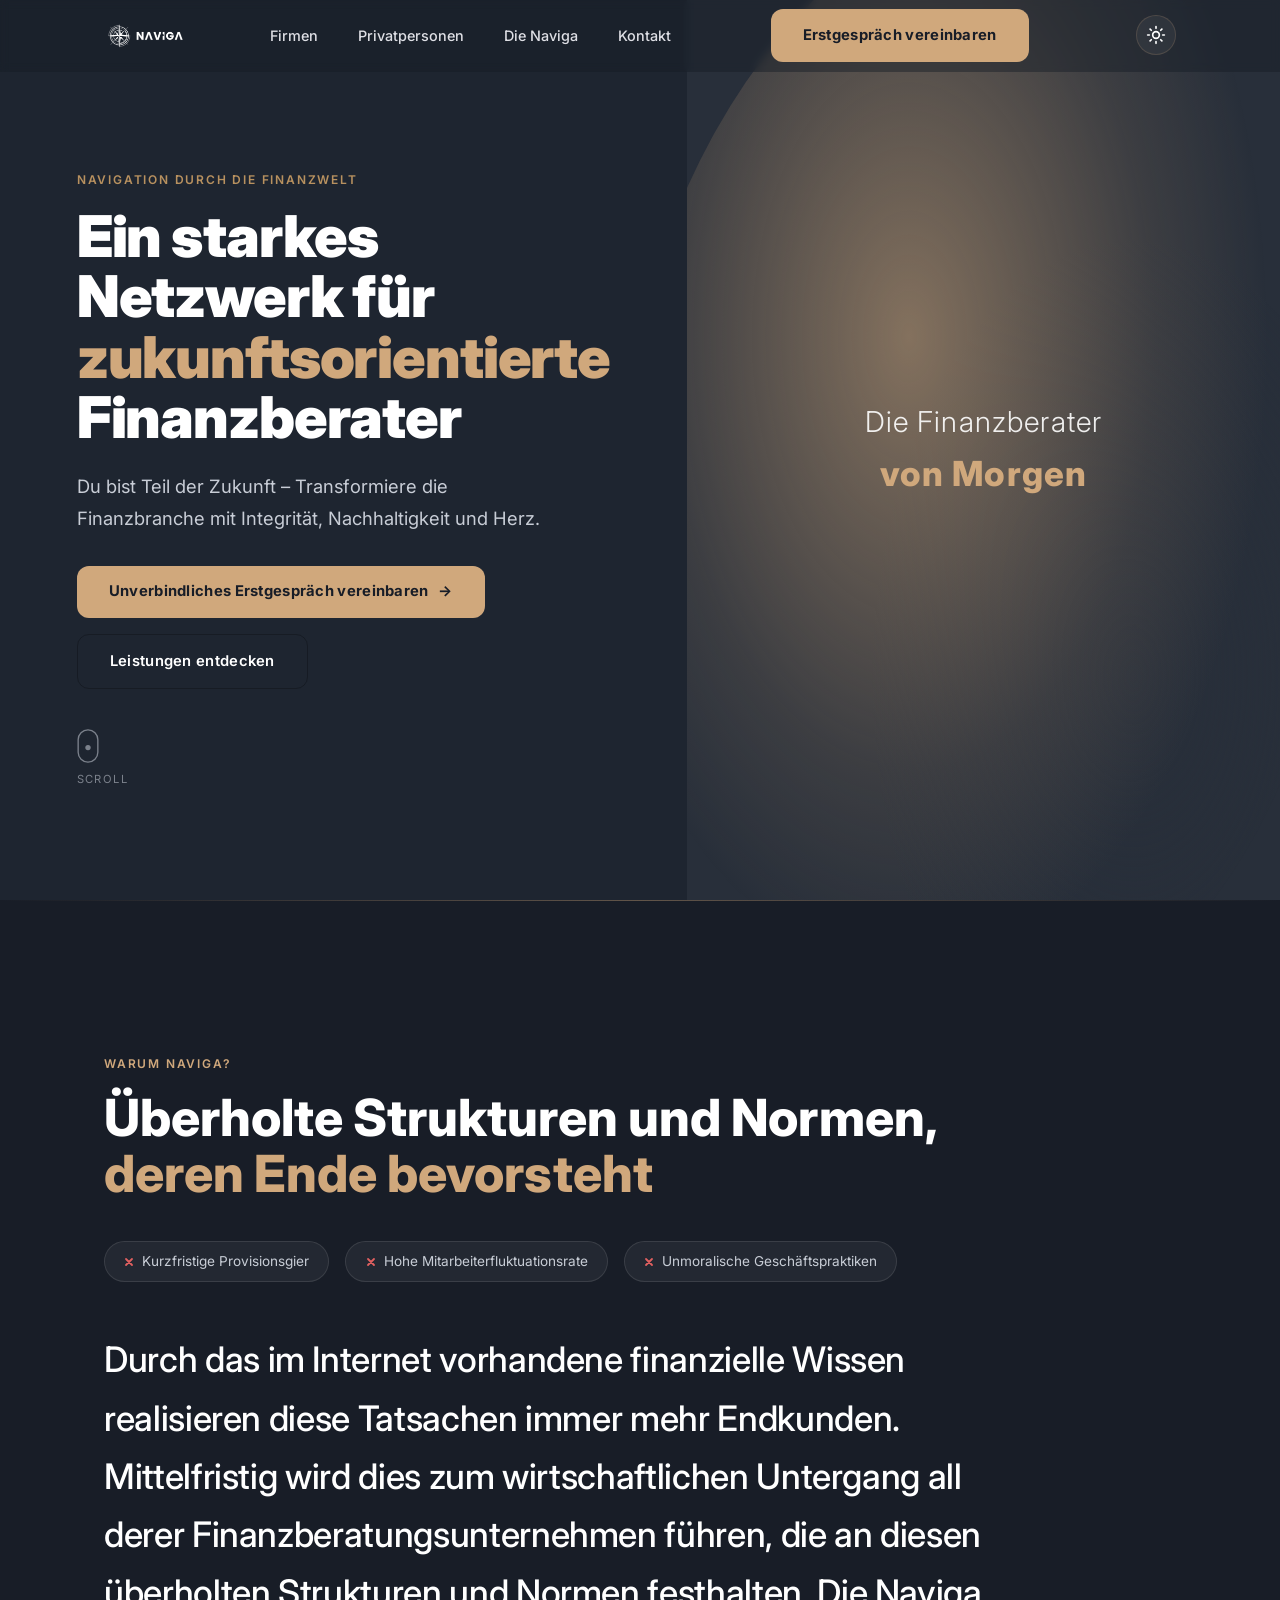
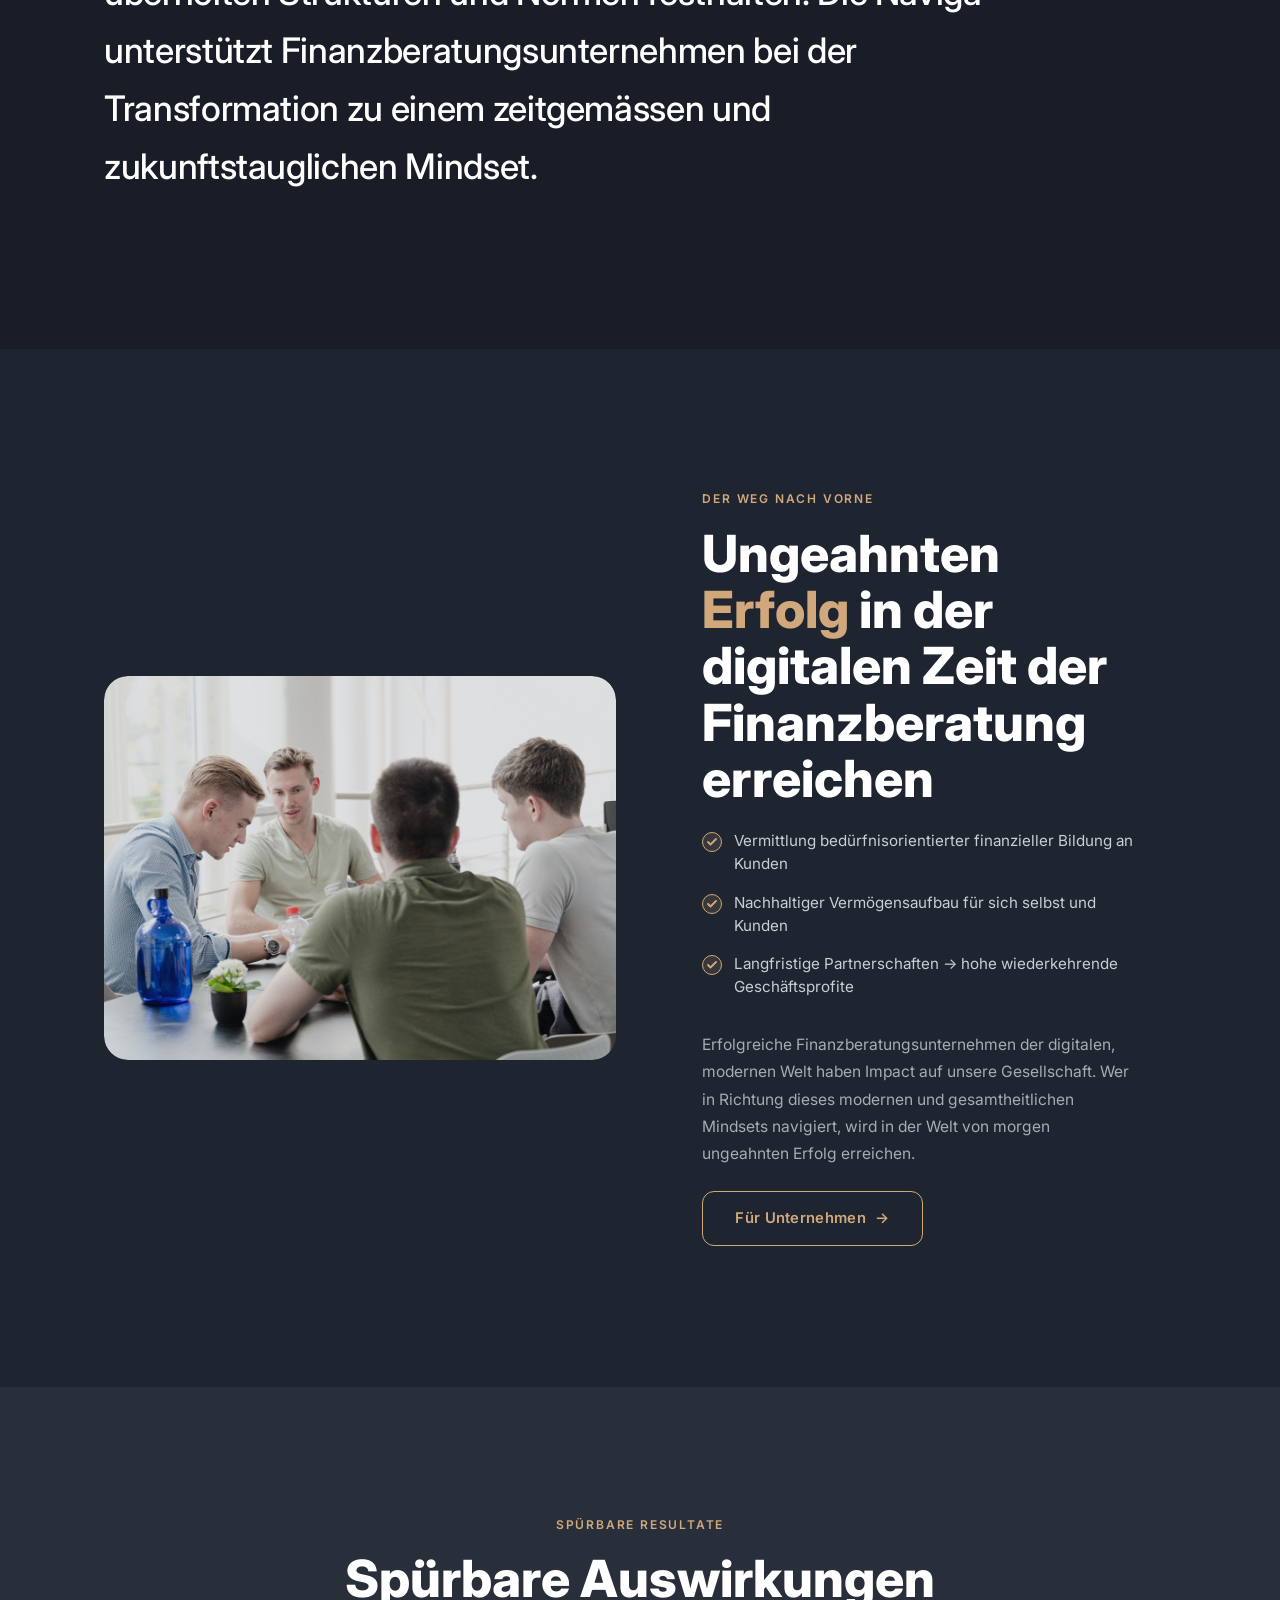
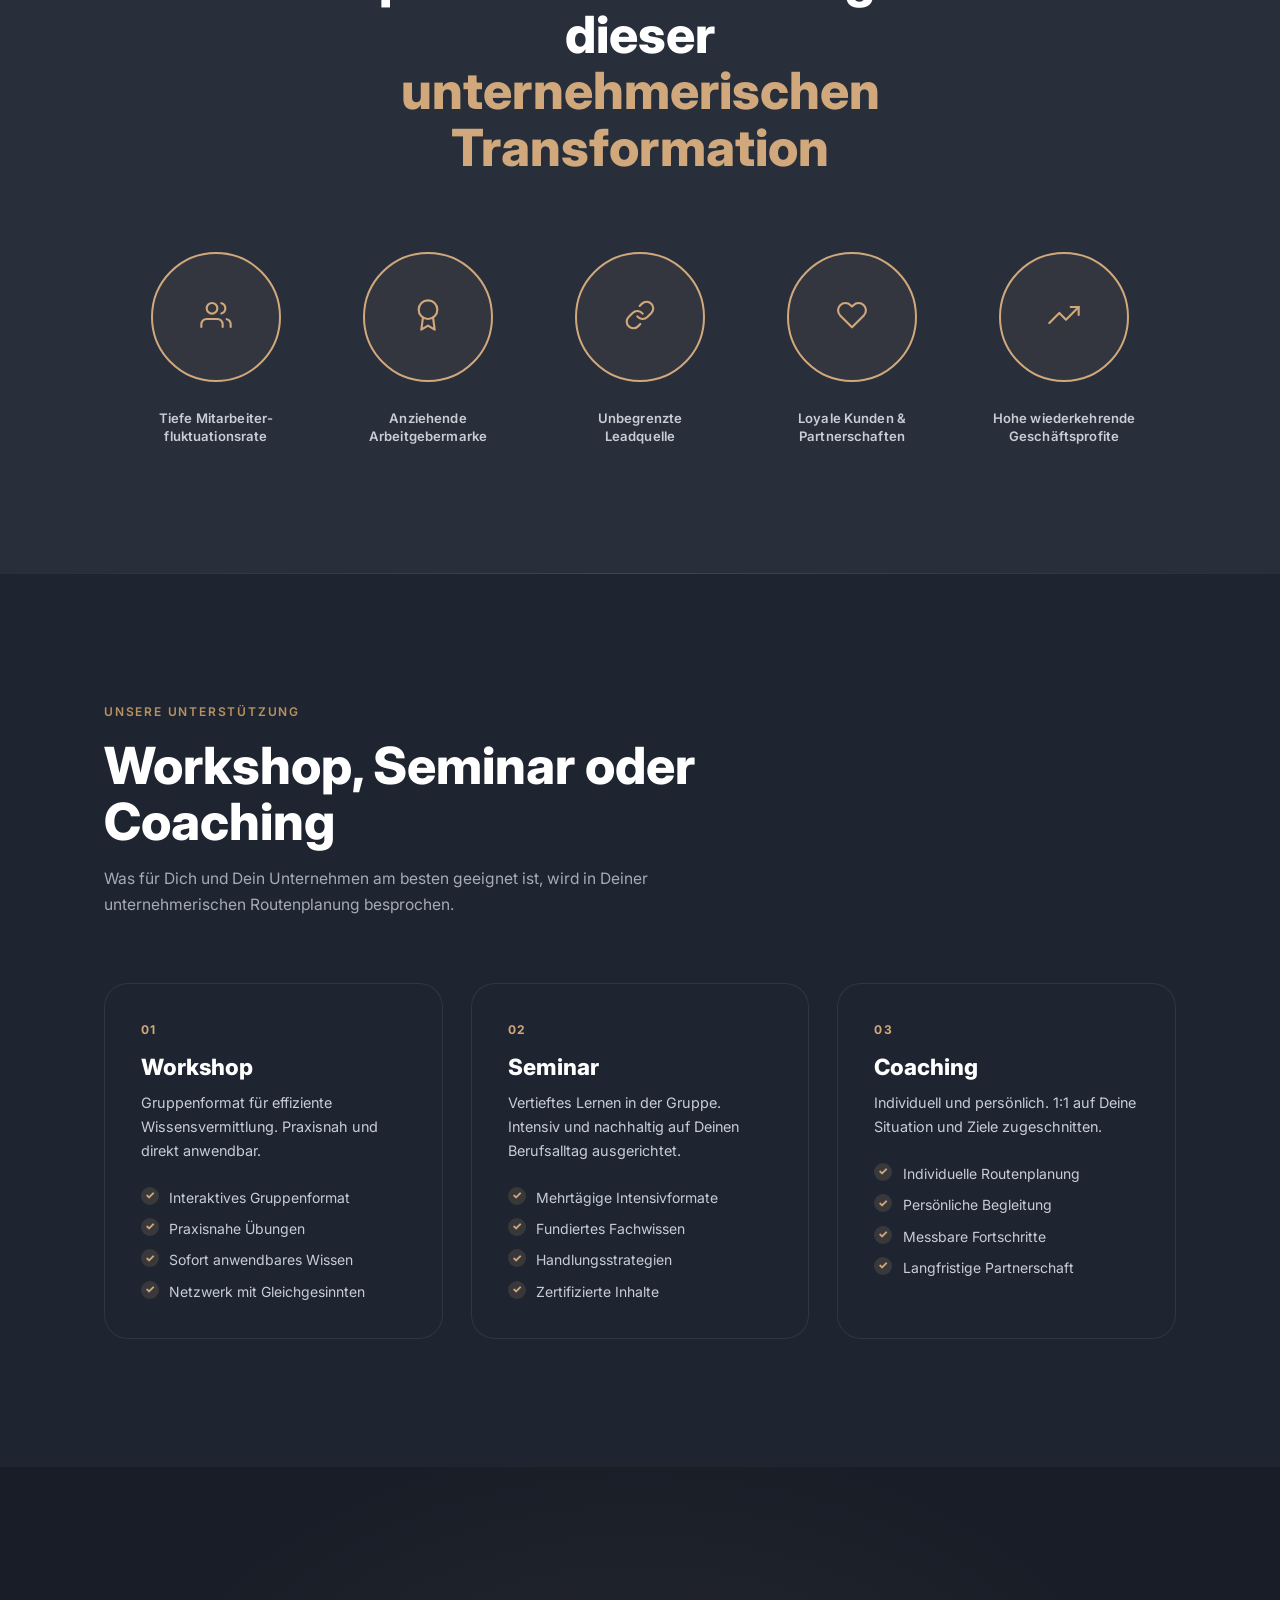
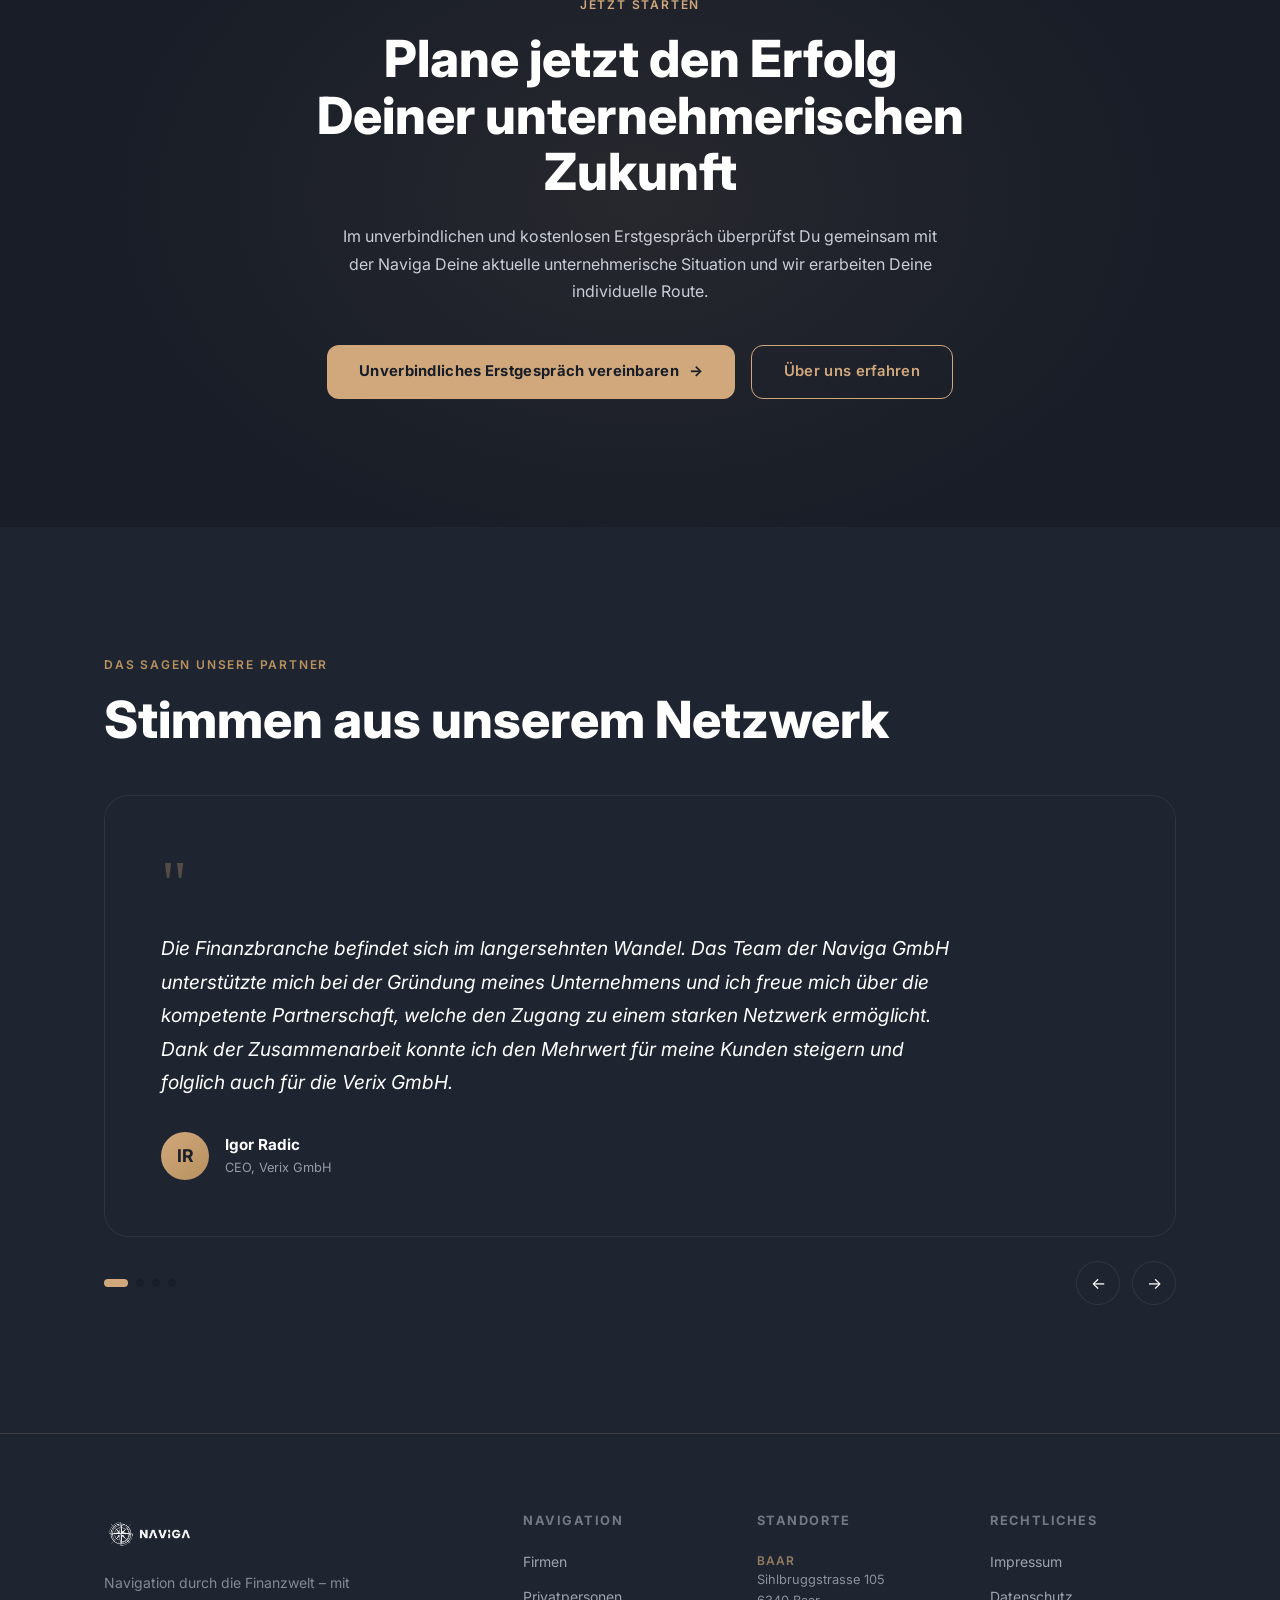
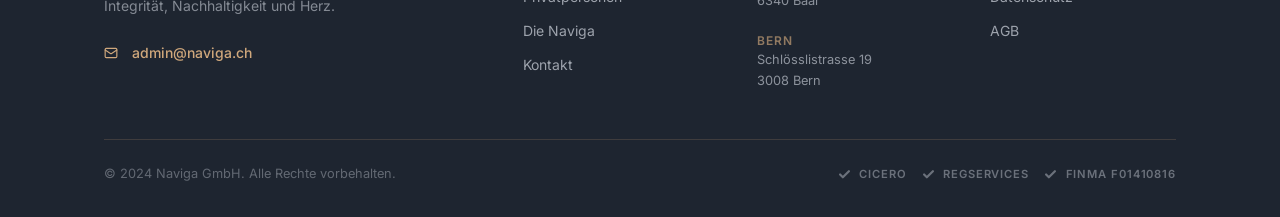
==== commit b4b9282c: "feat: dark-first theme logic with switchable Light Mode - Set Dark Mode (#282F3A) as the primary sit" ====
--- a/index.html
+++ b/index.html
@@ -99,7 +99,7 @@
       <div class="container">
         <div class="scroll-text-inner">
           <span class="eyebrow fade-up">Warum Naviga?</span>
-          <h2 class="fade-up" id="problemTitle" style="color:var(--text-white);margin-bottom:2.5rem;transition-delay:0.1s">
+          <h2 class="fade-up" id="problemTitle" style="color:var(--text-main);margin-bottom:2.5rem;transition-delay:0.1s">
             Überholte Strukturen und Normen,<br>
             <span class="accent-word">deren Ende bevorsteht</span>
           </h2>
--- a/css/style.css
+++ b/css/style.css
@@ -11,23 +11,23 @@
   --accent-dark:   #b8915f;
   --accent-light:  rgba(208, 168, 124, 0.15);
   
-  /* Theme-aware Variables (Default / Mixed Mode) */
+  /* Theme-aware Variables (DEFAULT: DARK MODE) */
   --bg-main:       #282F3A; /* primary dark navy */
   --bg-alt:        #1e2530; /* secondary dark */
   --bg-deep:       #181d27; /* darkest */
-  --bg-surface:    #f4f3ef; /* light beige sections */
-  --bg-card:       #ffffff; /* white cards */
+  --bg-surface:    #1e2530; /* dark alt navy */
+  --bg-card:       #1e2530; /* cards match alt dark */
   
   --text-main:     #ffffff; /* light text on dark */
   --text-alt:      #c8cdd6; /* muted light text */
-  --text-inverse:  #0d1117; /* dark text on light */
-  --text-body:     #3a3f4a; /* body text on light */
+  --text-inverse:  #ffffff; /* used for header/labels */
+  --text-body:     #c8cdd6; /* main paragraph text */
   
   --border-main:   rgba(208, 168, 124, 0.18);
-  --border-light:  rgba(0,0,0,0.08);
+  --border-light:  rgba(255, 255, 255, 0.08);
   
-  --shadow-main:   0 4px 32px rgba(0,0,0,0.12);
-  --shadow-heavy:  0 8px 48px rgba(0,0,0,0.3);
+  --shadow-main:   0 8px 40px rgba(0,0,0,0.4);
+  --shadow-heavy:  0 12px 60px rgba(0,0,0,0.6);
   
   --radius-sm:     6px;
   --radius-md:     12px;
@@ -37,21 +37,21 @@
   --nav-height:    72px;
 }
 
-/* 🌙 FULL DARK MODE OVERRIDES */
-[data-theme="dark"] {
-  --bg-main:       #181d27;
-  --bg-alt:        #0f131a;
-  --bg-deep:       #0a0d12;
-  --bg-surface:    #1e2530; /* turn beige into dark navy */
-  --bg-card:       #282F3A; /* dark cards */
+/* ☀️ LIGHT MODE OVERRIDES */
+[data-theme="light"] {
+  --bg-main:       #ffffff;
+  --bg-alt:        #f8f9fa;
+  --bg-deep:       #f4f3ef;
+  --bg-surface:    #f4f3ef; /* those light beige sections */
+  --bg-card:       #ffffff; /* white cards */
   
-  --text-main:     #ffffff;
-  --text-alt:      #a0a8b4;
-  --text-inverse:  #ffffff; /* text on light sections turns white */
-  --text-body:     #c8cdd6; /* body text turns light */
+  --text-main:     #0d1117;
+  --text-alt:      #4a5568;
+  --text-inverse:  #0d1117; /* text on those white/beige sections */
+  --text-body:     #3a3f4a; /* paragraph text turns dark */
   
-  --border-light:  rgba(255,255,255,0.08);
-  --shadow-main:   0 12px 40px rgba(0,0,0,0.4);
+  --border-light:  rgba(0,0,0,0.08);
+  --shadow-main:   0 4px 32px rgba(0,0,0,0.12);
 }
 
 /* 2. RESET & BASE */
@@ -240,15 +240,21 @@
 
 /* Logo image — replaces emoji icon.
    mix-blend-mode:multiply makes the white background
-   transparent on the dark nav. On light sections it
+   transparent on the light nav. On light sections it
    still looks perfect as-is. */
 .nav-logo-img {
   height: 40px;
   width: auto;
   display: block;
   object-fit: contain;
+  /* DEFAULT (DARK MODE): Invert dark logo to white */
+  filter: brightness(0) invert(1);
+  border-radius: 4px;
+}
+
+[data-theme="light"] .nav-logo-img {
+  filter: none; /* Show original dark logo on light background */
   mix-blend-mode: multiply;
-  border-radius: 4px;
 }
 
 /* Fallback icon (hidden when img present) */
@@ -293,21 +299,26 @@
   transition: transform 0.5s cubic-bezier(0.4, 0, 0.2, 1), opacity 0.3s;
 }
 
-[data-theme="dark"] .theme-toggle .sun {
-  transform: translateY(30px);
-  opacity: 0;
-}
-
-[data-theme="dark"] .theme-toggle .moon {
+/* Default (Dark Mode): Show SUN to switch to light */
+.theme-toggle .sun {
   transform: translateY(0);
   opacity: 1;
-  display: block !important;
-}
-
+}
 .theme-toggle .moon {
   transform: translateY(-30px);
   opacity: 0;
   display: none;
+}
+
+/* Light Mode: Show MOON to switch back to dark */
+[data-theme="light"] .theme-toggle .sun {
+  transform: translateY(30px);
+  opacity: 0;
+}
+[data-theme="light"] .theme-toggle .moon {
+  transform: translateY(0);
+  opacity: 1;
+  display: block !important;
 }
 
 /* Footer logo — Refined contrast.
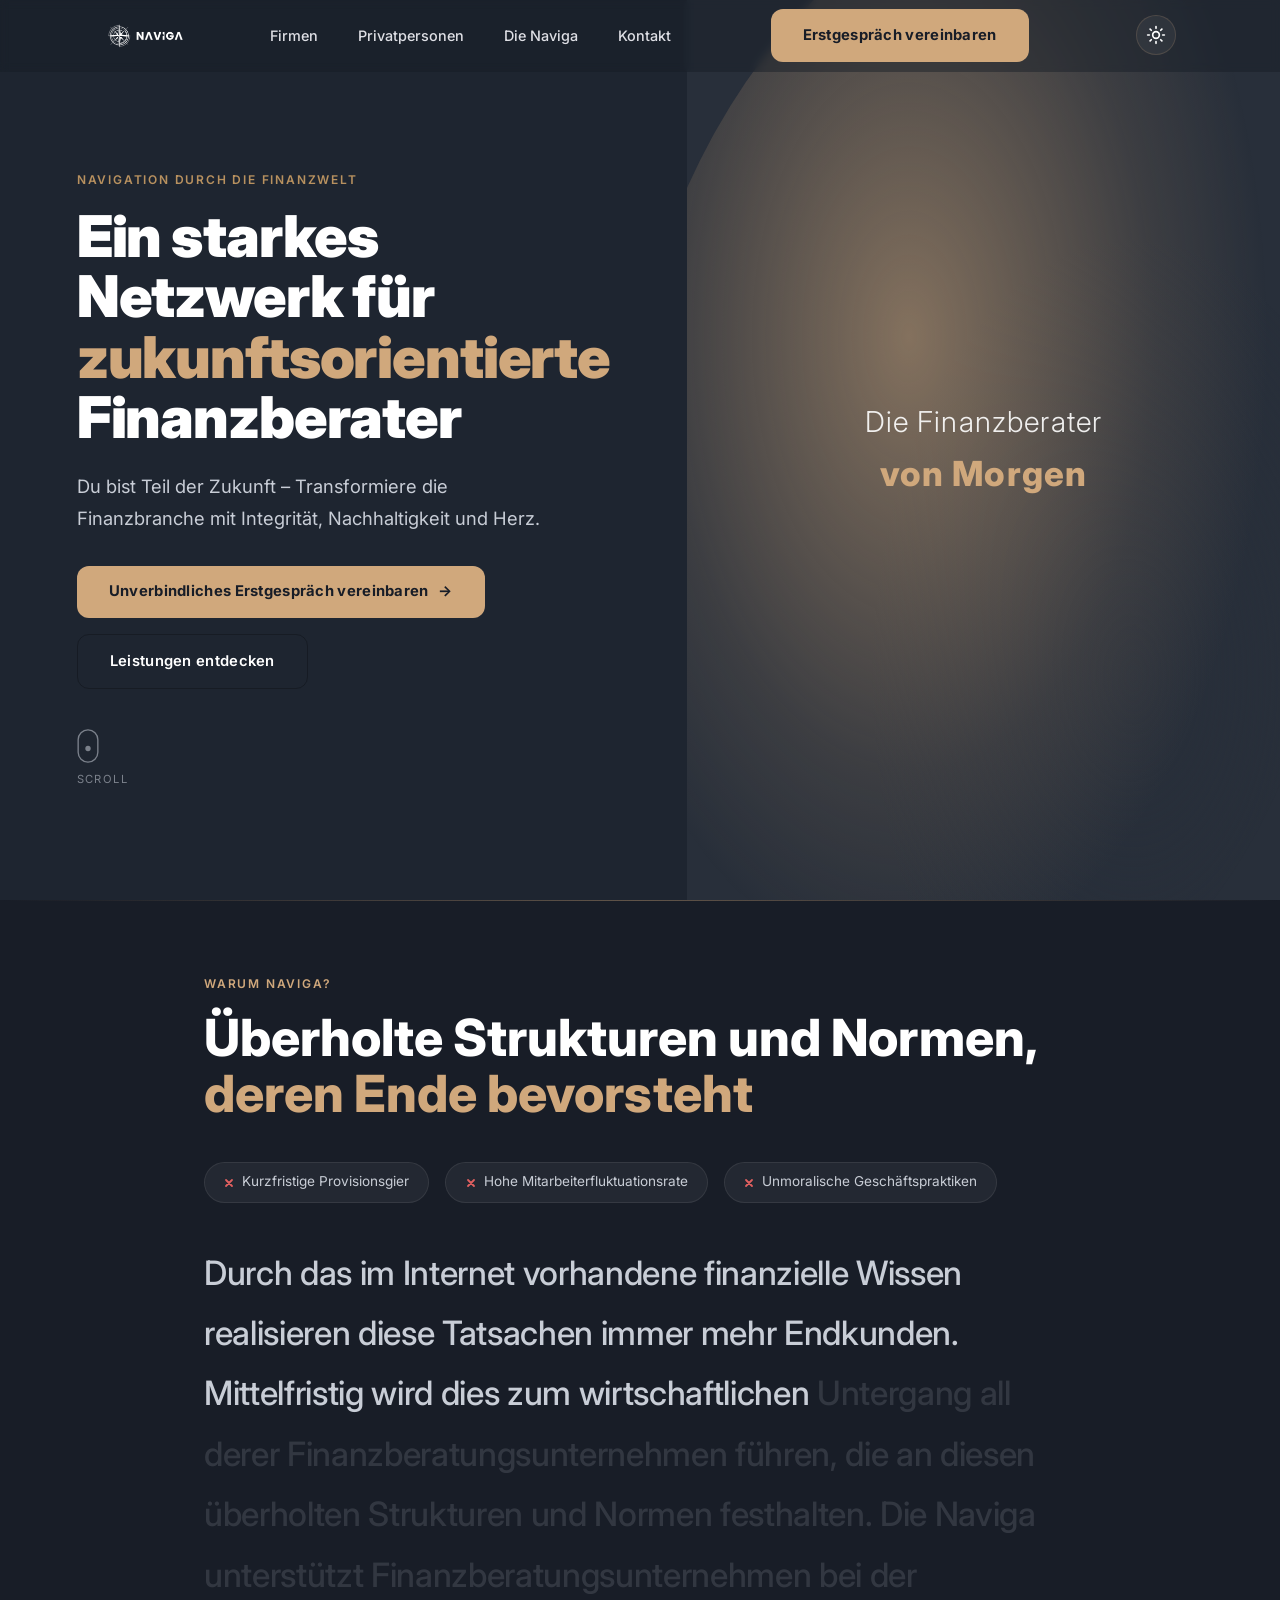
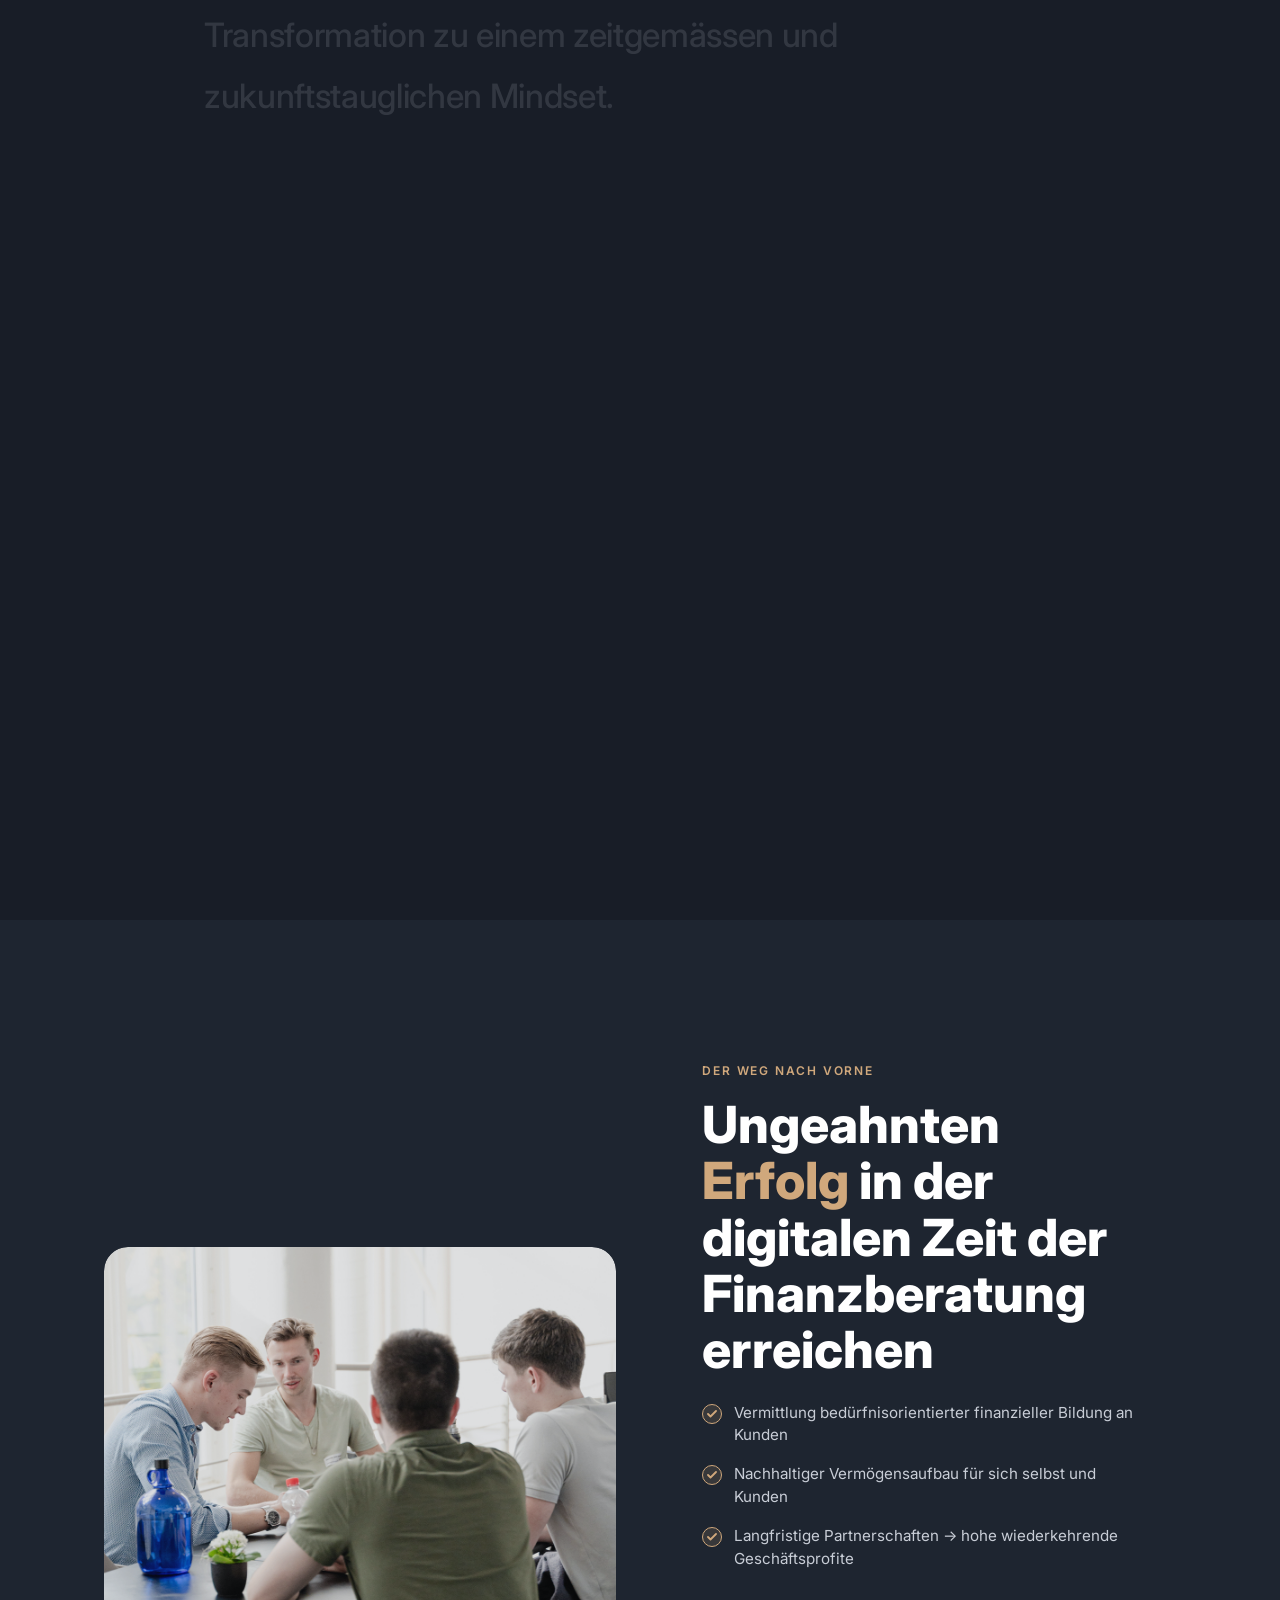
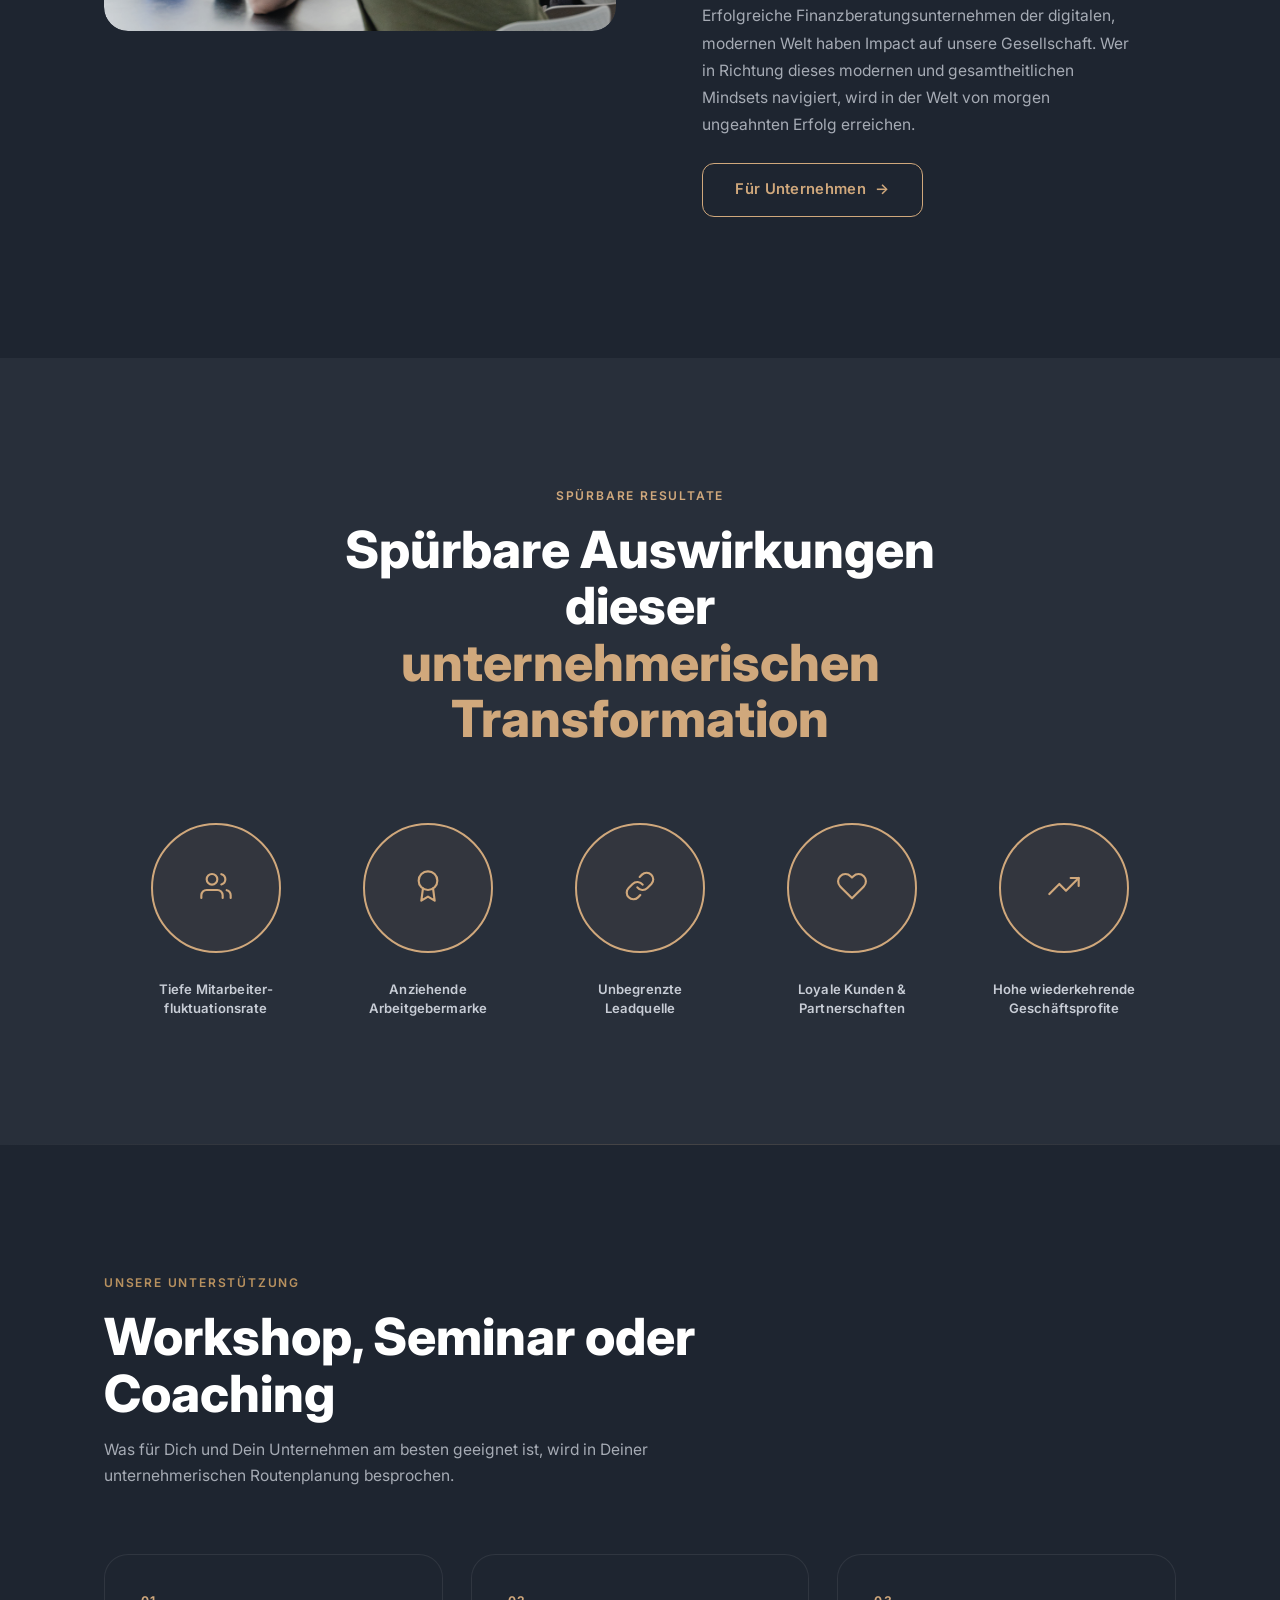
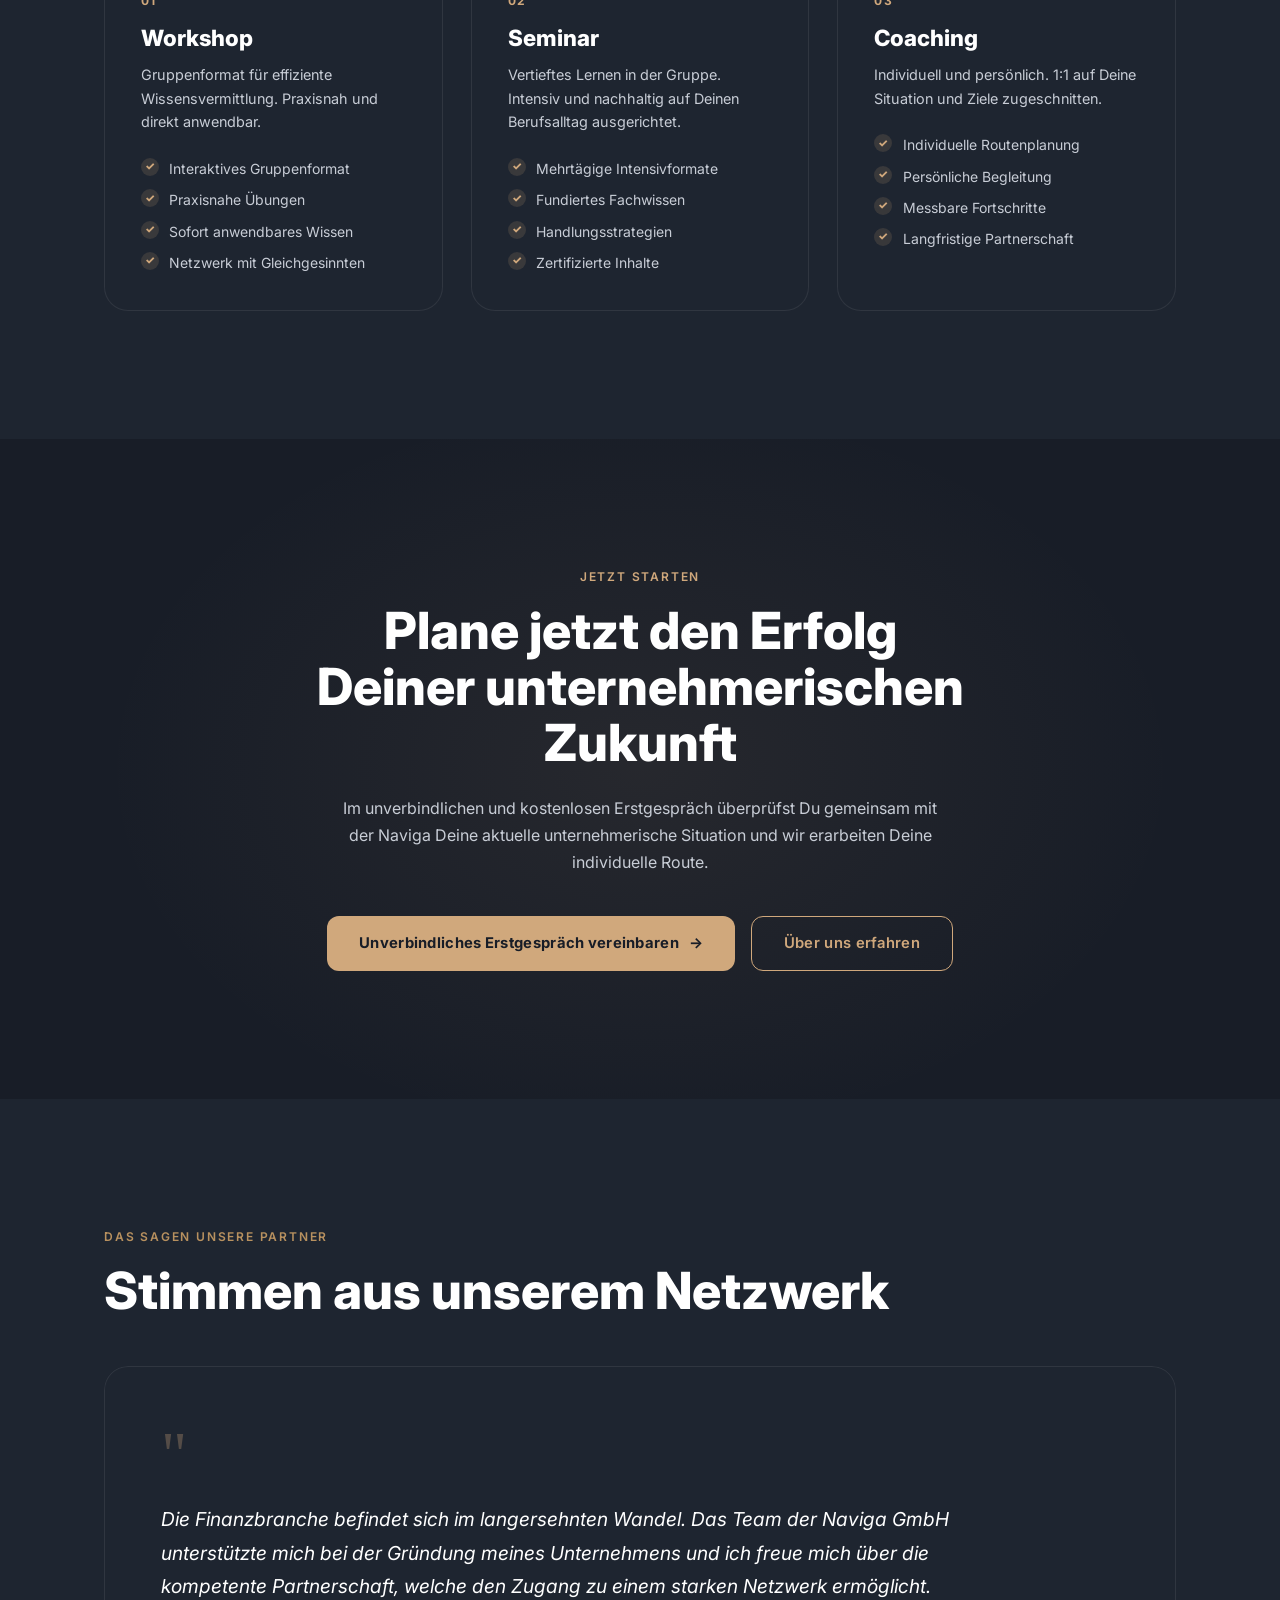
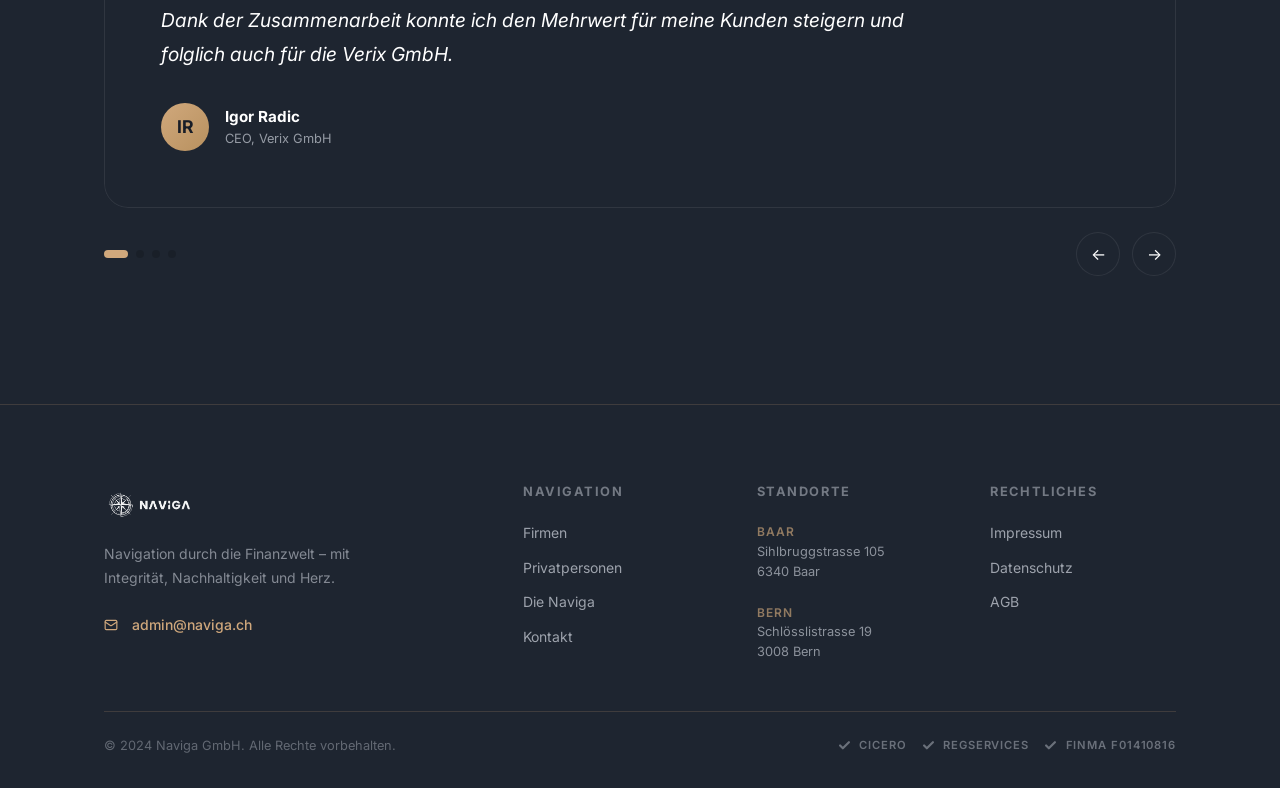
==== commit 48c5ea51: "feat: high-end sticky scroll-reveal experience - Refactored .scroll-text-section with 180vh scroll d" ====
--- a/index.html
+++ b/index.html
@@ -30,7 +30,7 @@
       <a href="kontakt.html" class="btn btn-primary nav-cta">Erstgespräch vereinbaren</a>
       <button class="theme-toggle" id="themeToggle" aria-label="Farbschema umschalten">
         <svg class="sun" width="20" height="20" viewBox="0 0 24 24" fill="none" stroke="currentColor" stroke-width="2" stroke-linecap="round" stroke-linejoin="round"><circle cx="12" cy="12" r="4"/><path d="M12 2v2"/><path d="M12 20v2"/><path d="m4.93 4.93 1.41 1.41"/><path d="m17.66 17.66 1.41 1.41"/><path d="M2 12h2"/><path d="M20 12h2"/><path d="m6.34 17.66-1.41 1.41"/><path d="m19.07 4.93-1.41 1.41"/></svg>
-        <svg class="moon" width="20" height="20" viewBox="0 0 24 24" fill="none" stroke="currentColor" stroke-width="2" stroke-linecap="round" stroke-linejoin="round"><path d="M12 3a6 6 0 0 0 9 9 9 9 0 1 1-9-9Z"/></svg>
+        <svg class="moon" width="20" height="20" viewBox="0 0 24 24" fill="none" stroke="currentColor" stroke-width="2" stroke-linecap="round" stroke-linejoin="round" style="display:none"><path d="M21 12.79A9 9 0 1 1 11.21 3 7 7 0 0 0 21 12.79z"></path></svg>
       </button>
       <button class="nav-burger" id="navBurger" aria-label="Menü öffnen" aria-expanded="false">
         <span></span><span></span><span></span>
--- a/css/style.css
+++ b/css/style.css
@@ -39,6 +39,8 @@
 
 /* ☀️ LIGHT MODE OVERRIDES */
 [data-theme="light"] {
+  --nav-bg:        rgba(255, 255, 255, 0.7);
+  --nav-bg-scroll: rgba(255, 255, 255, 0.92);
   --bg-main:       #ffffff;
   --bg-alt:        #f8f9fa;
   --bg-deep:       #f4f3ef;
@@ -168,7 +170,7 @@
 
 .btn-outline-dark {
   border: 1.5px solid rgba(0,0,0,0.25);
-  color: var(--text-inverse);
+  color: var(--text-inverse); /* Ensure this is used */
 }
 .btn-outline-dark:hover {
   border-color: var(--accent);
@@ -187,7 +189,7 @@
    but blue+gold get destroyed. invert makes everything a clean white mark. */
 .footer .nav-logo-img {
   height: 44px;
-  filter: brightness(0) invert(1);
+  filter: brightness(0) invert(1) !important;
   mix-blend-mode: normal;
   opacity: 0.9;
 }
@@ -205,13 +207,13 @@
   transition: background 0.4s ease, box-shadow 0.4s ease, border-bottom-color 0.4s;
   border-bottom: 1px solid transparent;
   /* Subtle dark band — makes white links readable on BOTH light and dark hero panels */
-  background: rgba(24, 29, 38, 0.45);
+  background: var(--nav-bg, rgba(24, 29, 38, 0.45));
   backdrop-filter: blur(4px);
   -webkit-backdrop-filter: blur(4px);
 }
 
 .nav.scrolled {
-  background: rgba(40, 47, 58, 0.92);
+  background: var(--nav-bg-scroll, rgba(40, 47, 58, 0.92));
   backdrop-filter: blur(16px);
   -webkit-backdrop-filter: blur(16px);
   box-shadow: 0 2px 40px rgba(0,0,0,0.2);
@@ -248,7 +250,7 @@
   display: block;
   object-fit: contain;
   /* DEFAULT (DARK MODE): Invert dark logo to white */
-  filter: brightness(0) invert(1);
+  filter: brightness(0) invert(1) !important;
   border-radius: 4px;
 }
 
@@ -295,37 +297,46 @@
   transform: translateY(-2px);
 }
 
+
+.theme-toggle {
+  position: relative;
+  overflow: hidden;
+}
 .theme-toggle svg {
+  position: absolute;
+  top: 50%;
+  left: 50%;
+  transform: translate(-50%, -50%);
   transition: transform 0.5s cubic-bezier(0.4, 0, 0.2, 1), opacity 0.3s;
 }
 
-/* Default (Dark Mode): Show SUN to switch to light */
+/* Default (Dark Mode): Sun visible */
 .theme-toggle .sun {
-  transform: translateY(0);
   opacity: 1;
+  transform: translate(-50%, -50%);
 }
 .theme-toggle .moon {
-  transform: translateY(-30px);
   opacity: 0;
-  display: none;
-}
-
-/* Light Mode: Show MOON to switch back to dark */
+  transform: translate(-50%, 150%);
+  display: block !important; /* Ensure it stays in DOM for transition */
+}
+
+/* Light Mode: Moon visible */
 [data-theme="light"] .theme-toggle .sun {
-  transform: translateY(30px);
   opacity: 0;
+  transform: translate(-50%, -150%);
 }
 [data-theme="light"] .theme-toggle .moon {
-  transform: translateY(0);
   opacity: 1;
-  display: block !important;
-}
+  transform: translate(-50%, -50%);
+}
+
 
 /* Footer logo — Refined contrast.
    In both modes, the footer is dark, so the logo must be white. */
 .footer .nav-logo-img {
   height: 44px;
-  filter: brightness(0) invert(1);
+  filter: brightness(0) invert(1) !important;
   mix-blend-mode: normal;
   opacity: 0.95;
   transition: opacity 0.3s;
@@ -444,7 +455,7 @@
 .hero-title {
   font-size: clamp(2rem, 4.5vw, 4.2rem);
   font-weight: 900;
-  color: var(--text-inverse);
+  color: var(--text-inverse); /* Ensure this is used */
   line-height: 1.05;
   margin-bottom: 1.5rem;
   letter-spacing: -0.02em;
@@ -487,6 +498,7 @@
 
 /* Hero right — gradient blob */
 .hero-right {
+  background: var(--bg-main);
   position: relative;
   background: var(--bg-main);
   overflow: hidden;
@@ -542,13 +554,13 @@
 }
 
 /* =============================================
-   8. SCROLL-TEXT SECTION (word reveal)
+   8. SCROLL-TEXT SECTION (High-End Sticky Reveal)
    ============================================= */
 .scroll-text-section {
   background: var(--bg-deep);
-  padding: clamp(5rem, 12vw, 10rem) 0;
-  position: relative;
-  overflow: hidden;
+  min-height: 180vh; /* Scroll depth for animation */
+  position: relative;
+  padding: 0; /* Sticky inner handles padding */
 }
 
 .scroll-text-section::before {
@@ -558,17 +570,26 @@
   height: 1px;
   background: linear-gradient(90deg, transparent, var(--accent), transparent);
   opacity: 0.4;
+  z-index: 5;
 }
 
 .scroll-text-inner {
-  max-width: 900px;
+  position: sticky;
+  top: 0;
+  height: 100vh;
+  max-width: 1000px;
+  margin: 0 auto;
+  padding: 0 clamp(1.5rem, 5vw, 4rem);
+  display: flex;
+  flex-direction: column;
+  justify-content: center;
 }
 
 .scroll-pain-points {
   display: flex;
   flex-wrap: wrap;
   gap: 1rem;
-  margin-bottom: 3rem;
+  margin-bottom: 2.5rem;
 }
 
 .pain-tag {
@@ -576,12 +597,16 @@
   align-items: center;
   gap: 0.5rem;
   background: rgba(255,255,255,0.05);
-  border: 1px solid rgba(255,255,255,0.1);
+  border: 1px solid var(--border-light);
   border-radius: 100px;
   padding: 0.5rem 1.2rem;
   font-size: 0.85rem;
   color: var(--text-alt);
 }
+[data-theme="light"] .pain-tag {
+  background: rgba(13, 17, 23, 0.05);
+}
+
 .pain-tag .x-icon {
   color: #e06060;
   font-weight: 700;
@@ -589,23 +614,30 @@
 }
 
 .reveal-text {
-  font-size: clamp(1.4rem, 3vw, 2.2rem);
+  font-size: clamp(1.4rem, 2.8vw, 2.1rem);
   font-weight: 500;
-  line-height: 1.65;
+  line-height: 1.8; /* Increased for editorial quality */
   letter-spacing: -0.01em;
-  color: var(--text-muted);
+  color: var(--text-alt);
 }
 
 .reveal-word {
   display: inline;
-  /* UI/UX Pro Max §7: 150–300ms for micro-interactions */
-  transition: color 0.25s ease, opacity 0.25s ease;
-  opacity: 0.12;
-}
-/* Fully lit: white at opacity:1 = contrast ratio ~9.5:1 (WCAG AAA) */
-.reveal-word.lit { color: #ffffff; opacity: 1; }
-/* Accent: #D0A87C at opacity:1 on #181d27 = ~6.8:1 (WCAG AA) */
-.reveal-word.accent-lit { color: var(--accent); opacity: 1; }
+  /* UI/UX Pro Max: slightly longer for luxury feel */
+  transition: color 0.35s ease, opacity 0.35s ease, transform 0.35s ease;
+  opacity: 0.15;
+  transform: translateY(2px);
+}
+.reveal-word.lit { 
+  color: var(--text-main); 
+  opacity: 1; 
+  transform: translateY(0);
+}
+.reveal-word.accent-lit { 
+  color: var(--accent); 
+  opacity: 1; 
+  transform: translateY(0);
+}
 
 /* =============================================
    9. SPLIT CONTENT SECTION
@@ -838,7 +870,7 @@
 }
 
 .services-header h2 {
-  color: var(--text-inverse);
+  color: var(--text-inverse); /* Ensure this is used */
   max-width: 640px;
 }
 .services-header .eyebrow { color: var(--accent-dark); }
@@ -886,7 +918,7 @@
 }
 
 .service-card h3 {
-  color: var(--text-inverse);
+  color: var(--text-inverse); /* Ensure this is used */
   margin-bottom: 0.75rem;
   font-size: 1.4rem;
 }
@@ -988,7 +1020,7 @@
   margin-bottom: 3rem;
 }
 
-.testimonials-header h2 { color: var(--text-inverse); }
+.testimonials-header h2 { color: var(--text-inverse); /* Ensure this is used */ }
 .testimonials-header .eyebrow { color: var(--accent-dark); }
 
 .carousel-wrap {
@@ -1025,7 +1057,7 @@
 
 .testimonial-text {
   font-size: clamp(1rem, 2vw, 1.2rem);
-  color: var(--text-inverse);
+  color: var(--text-inverse); /* Ensure this is used */
   line-height: 1.75;
   font-style: italic;
   margin-bottom: 2rem;
@@ -1054,7 +1086,7 @@
 
 .testimonial-name {
   font-weight: 700;
-  color: var(--text-inverse);
+  color: var(--text-inverse); /* Ensure this is used */
   font-size: 0.95rem;
 }
 
@@ -1101,7 +1133,7 @@
   border-radius: 50%;
   border: 1.5px solid var(--border-light);
   background: var(--bg-card);
-  color: var(--text-inverse);
+  color: var(--text-inverse); /* Ensure this is used */
   display: flex;
   align-items: center;
   justify-content: center;
@@ -1120,9 +1152,10 @@
    14. FOOTER
    ============================================= */
 .footer {
-  background: var(--bg-alt);
+  background: #1e2530; /* Always dark navy for premium contrast */
   border-top: 1px solid var(--border-main);
   padding: clamp(3rem, 6vw, 5rem) 0 2rem;
+  color: #ffffff; /* Ensure text in footer is always light */
 }
 
 .footer-grid {
@@ -1640,6 +1673,7 @@
     min-height: auto;
   }
   .hero-right {
+  background: var(--bg-main);
     min-height: 40vh;
     order: -1;
   }
@@ -1671,3 +1705,55 @@
   .carousel-controls { flex-direction: column; gap: 1rem; }
   .subpage-hero h1 { font-size: clamp(1.8rem, 7vw, 3rem); }
 }
+
+/* Theme Polish */
+[data-theme="light"] .hero-subtitle,
+[data-theme="light"] .footer-desc,
+[data-theme="light"] .location-card p,
+[data-theme="light"] p {
+  opacity: 0.9 !important;
+  color: var(--text-body);
+}
+
+[data-theme="light"] .eyebrow {
+  opacity: 1 !important;
+  color: var(--accent-dark);
+}
+
+/* Fix for the "Scroll" text reveal in Light Mode */
+[data-theme="light"] .reveal-word {
+  color: rgba(13, 17, 23, 0.2); /* very light dark instead of very light white */
+}
+[data-theme="light"] .reveal-word.lit {
+  color: var(--text-main) !important;
+  opacity: 1 !important;
+}
+
+/* Increase contrast for the navigation logo in both modes */
+.nav-logo-img {
+  filter: brightness(0) invert(1) contrast(2) !important; /* Forces pure high-contrast white */
+}
+[data-theme="light"] .nav-logo-img {
+  filter: none !important; /* Standard dark logo on light */
+}
+
+
+/* Scrolled Nav Logo Contrast */
+[data-theme="light"] .nav.scrolled .nav-logo-img {
+  filter: brightness(0) invert(1) !important;
+}
+
+
+/* Visual Centering Overrides */
+.theme-toggle .sun {
+  transform: translate(-50%, -50%);
+}
+.theme-toggle .moon {
+  /* Shifted slightly to the right (-46% instead of -50%) for optical balance */
+  transform: translate(-46%, -50%);
+}
+
+/* Ensure Light Mode transition respects the visual shift */
+[data-theme="light"] .theme-toggle .moon {
+  transform: translate(-46%, -50%) !important;
+}
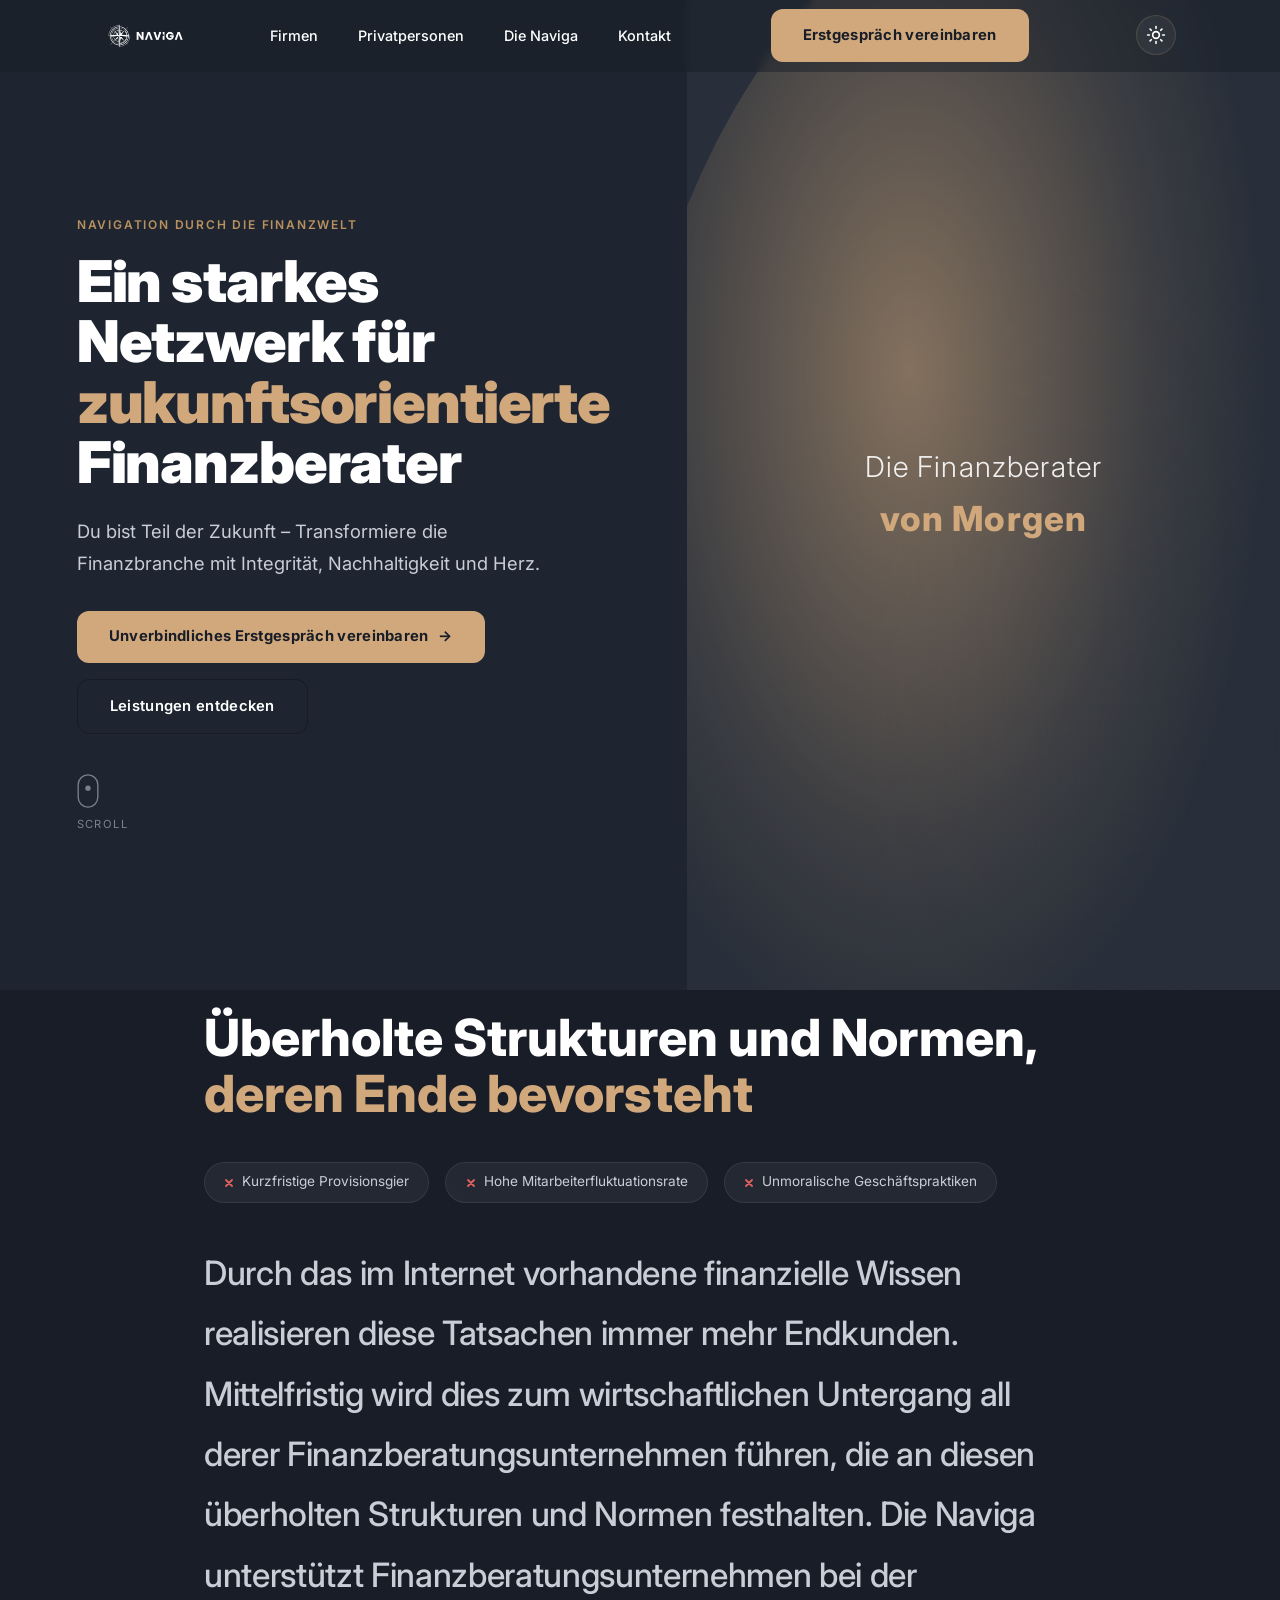
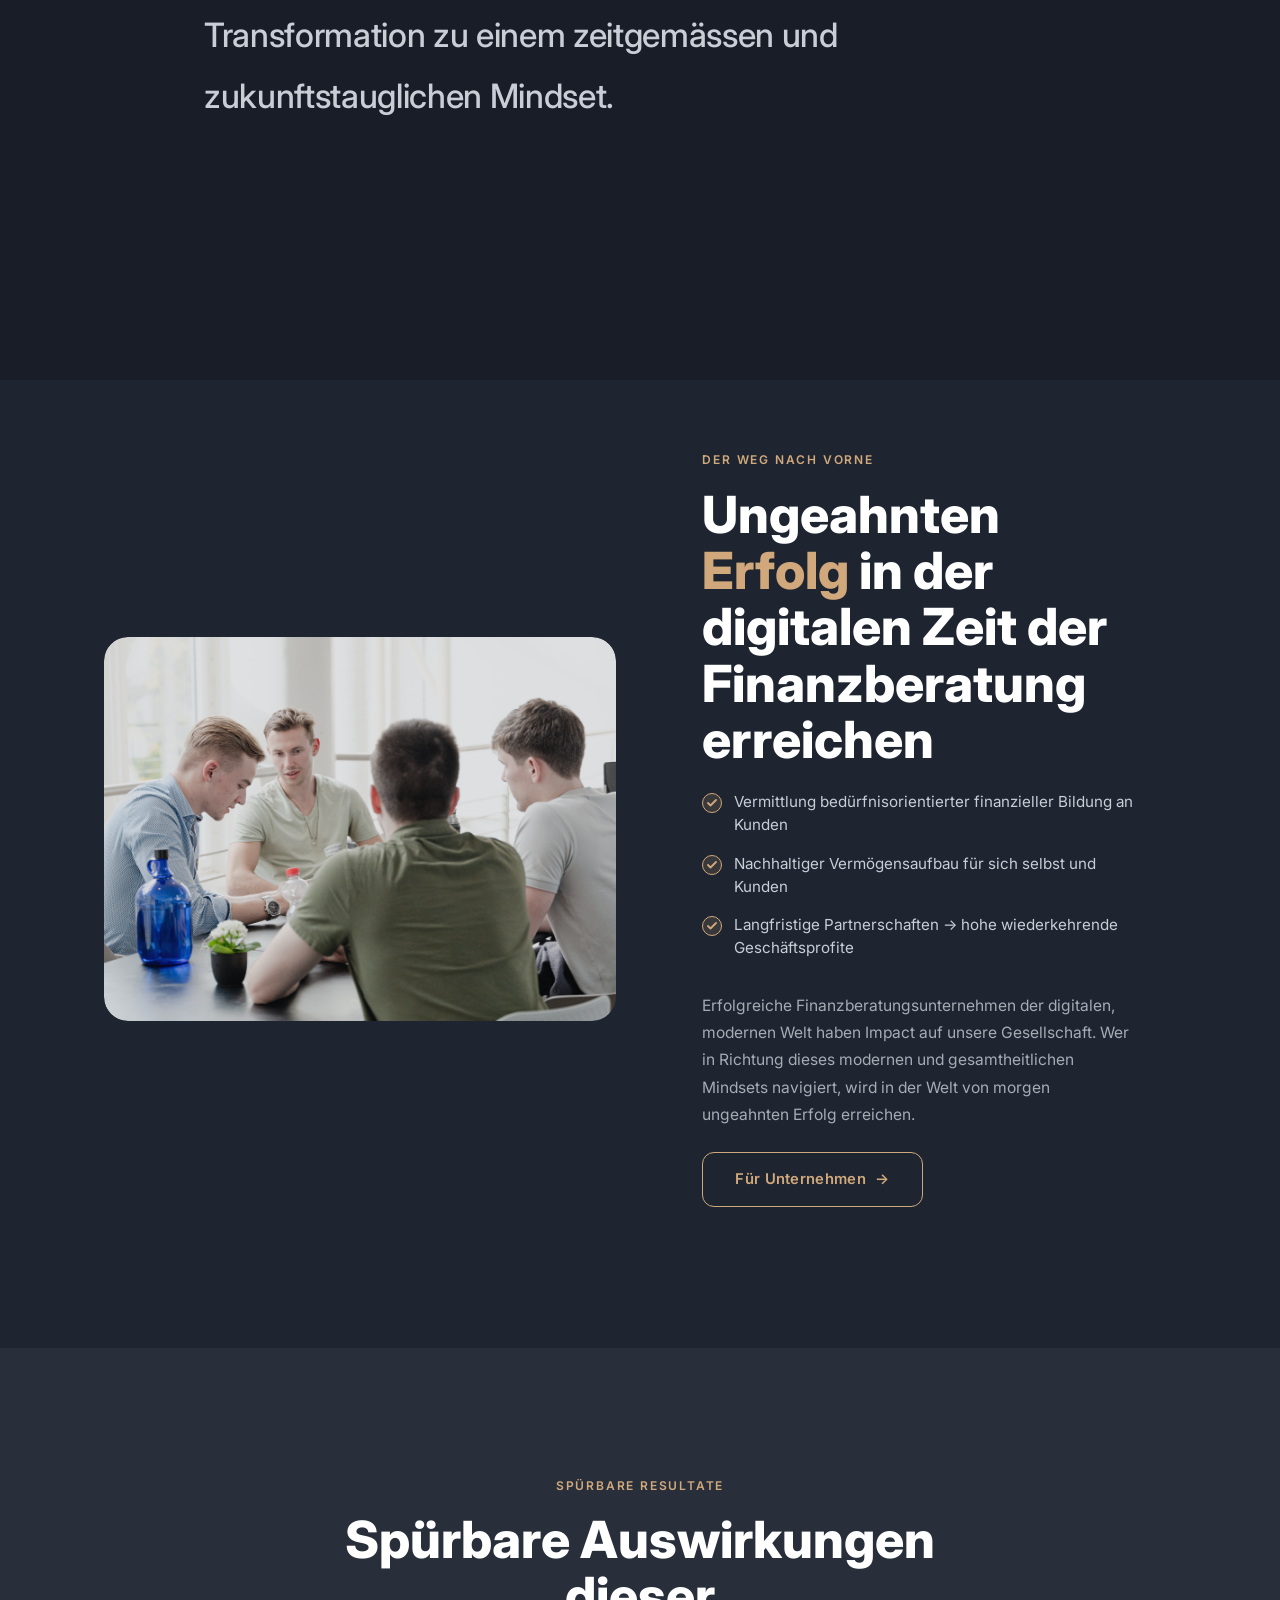
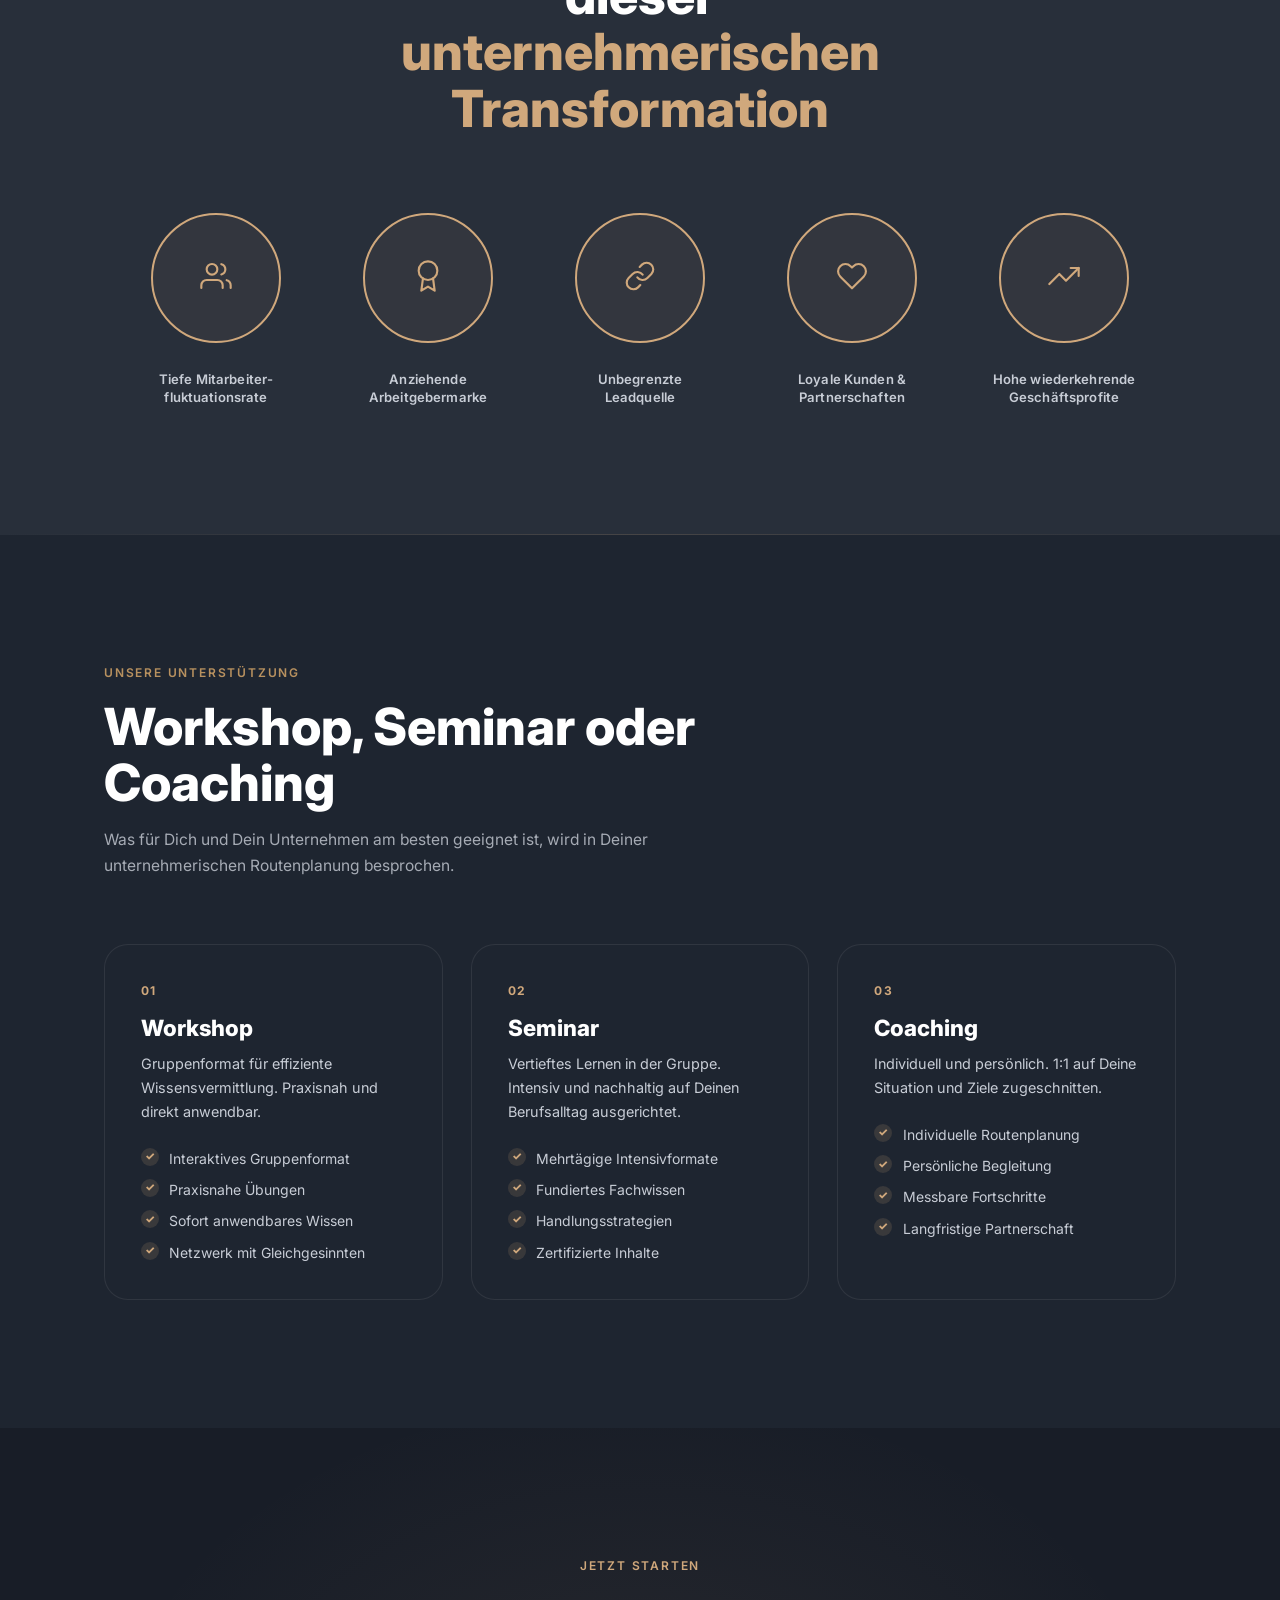
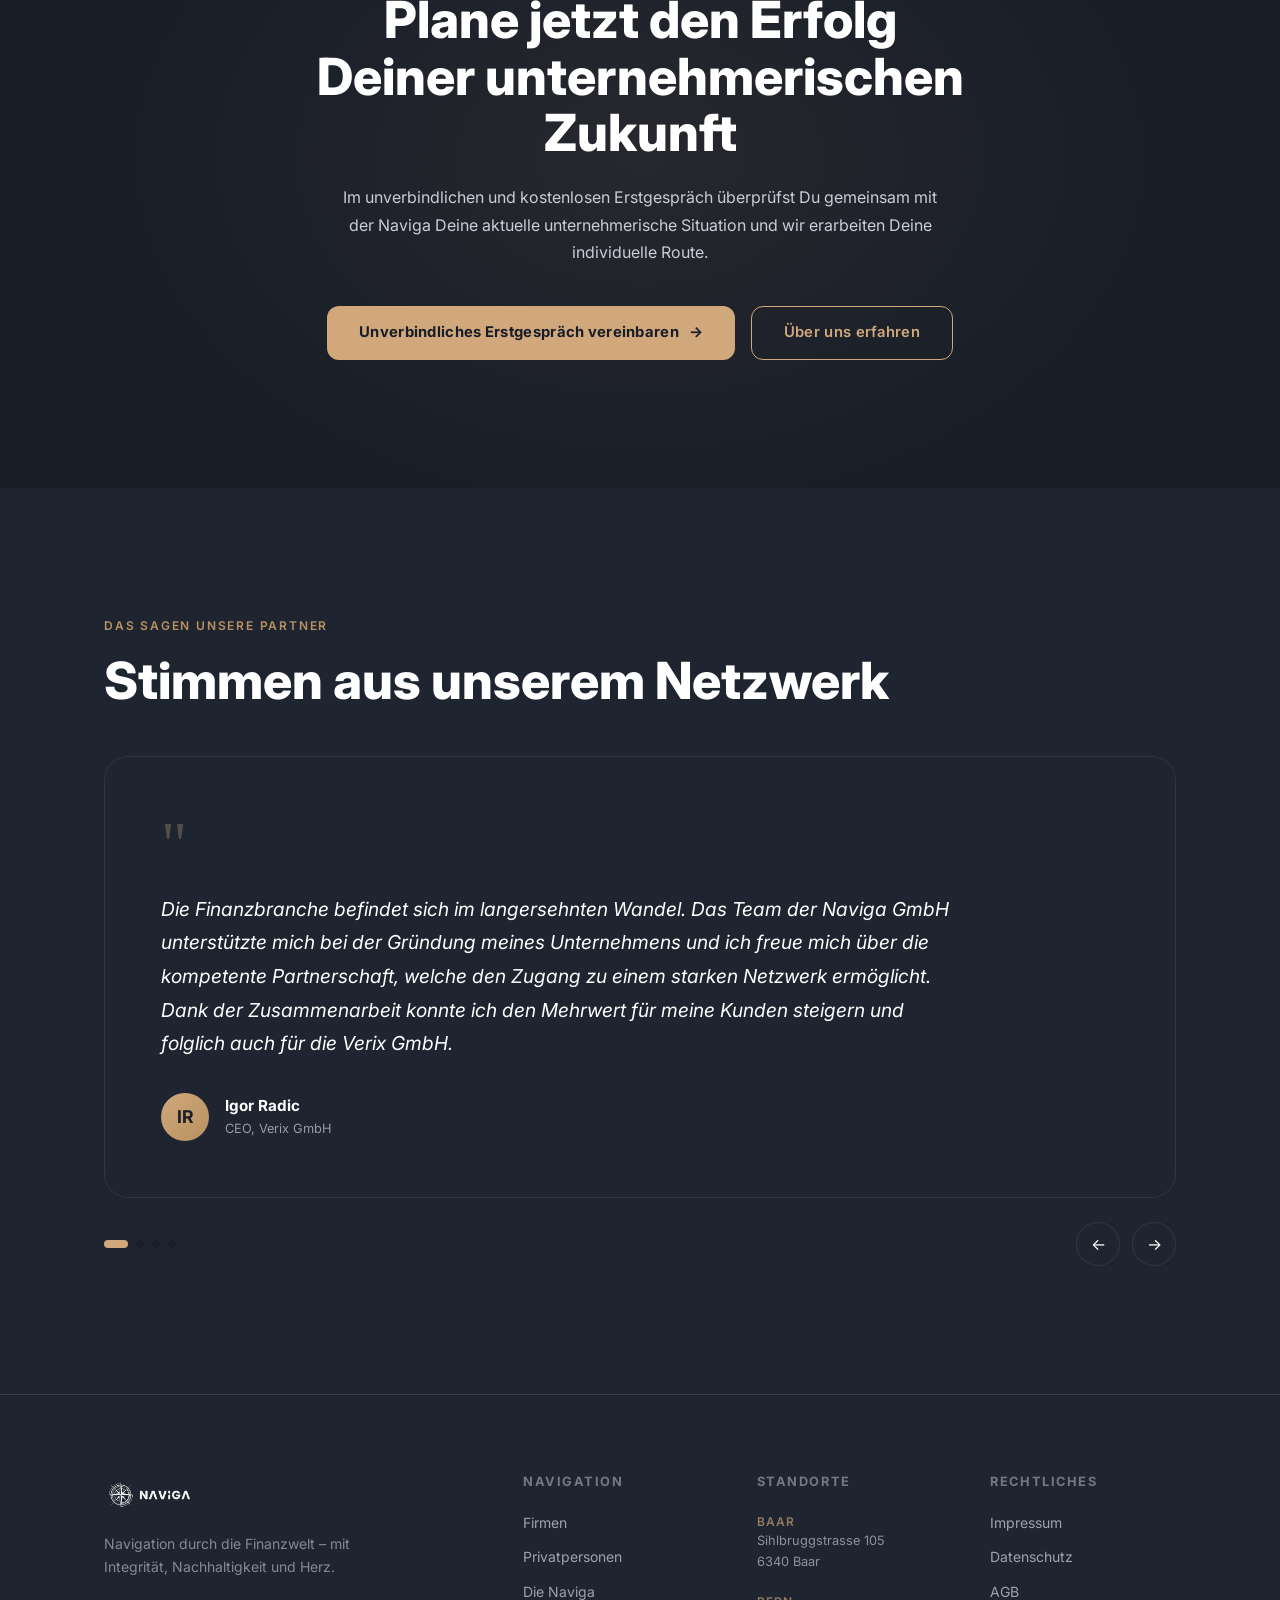
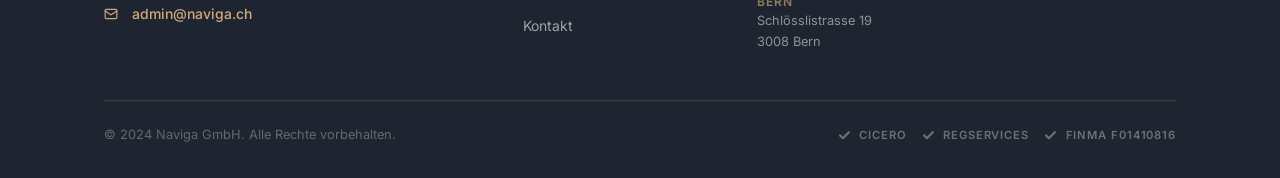
==== commit 22661483: "feat: nordic aesthetic background integration - Defined .nordic-bg system with theme-aware desaturat" ====
--- a/index.html
+++ b/index.html
@@ -53,7 +53,7 @@
   <main>
 
     <!-- ============ HERO ============ -->
-    <section class="hero" aria-labelledby="heroTitle">
+    <section class="hero nordic-bg-stars" aria-labelledby="heroTitle">
       <div class="hero-left">
         <span class="eyebrow fade-up">Navigation durch die Finanzwelt</span>
         <h1 class="hero-title fade-up" id="heroTitle" style="transition-delay:0.1s">
@@ -95,7 +95,7 @@
     </section>
 
     <!-- ============ SCROLL-TEXT SECTION ============ -->
-    <section class="scroll-text-section" aria-labelledby="problemTitle">
+    <section class="scroll-text-section nordic-bg-boat" aria-labelledby="problemTitle">
       <div class="container">
         <div class="scroll-text-inner">
           <span class="eyebrow fade-up">Warum Naviga?</span>
--- a/css/style.css
+++ b/css/style.css
@@ -42,18 +42,32 @@
   --nav-bg:        rgba(255, 255, 255, 0.7);
   --nav-bg-scroll: rgba(255, 255, 255, 0.92);
   --bg-main:       #ffffff;
-  --bg-alt:        #f8f9fa;
-  --bg-deep:       #f4f3ef;
-  --bg-surface:    #f4f3ef; /* those light beige sections */
+  --bg-alt:        #f4f3ef; /* those light beige sections */
+  --bg-deep:       #ededec; /* darker beige */
+  --bg-surface:    #f4f3ef; 
   --bg-card:       #ffffff; /* white cards */
   
   --text-main:     #0d1117;
   --text-alt:      #4a5568;
-  --text-inverse:  #0d1117; /* text on those white/beige sections */
-  --text-body:     #3a3f4a; /* paragraph text turns dark */
+  --text-inverse:  #0d1117; 
+  --text-body:     #3a3f4a; 
   
-  --border-light:  rgba(0,0,0,0.08);
-  --shadow-main:   0 4px 32px rgba(0,0,0,0.12);
+  --border-light:  rgba(0,0,0,0.1);
+  --shadow-main:   0 10px 40px rgba(0,0,0,0.06);
+  --shadow-heavy:  0 15px 50px rgba(0,0,0,0.1);
+}
+
+/* UI/UX Pro Max: Premium Card surfaces in Light Mode */
+[data-theme="light"] .team-card,
+[data-theme="light"] .service-card,
+[data-theme="light"] .feature-card {
+  background: #ffffff;
+  border: 1px solid rgba(0,0,0,0.06);
+  box-shadow: var(--shadow-main);
+}
+[data-theme="light"] .team-card:hover {
+  box-shadow: var(--shadow-heavy);
+  border-color: var(--accent);
 }
 
 /* 2. RESET & BASE */
@@ -352,7 +366,7 @@
 .nav-links a {
   font-size: 0.9rem;
   font-weight: 500;
-  color: rgba(240, 240, 245, 0.92); /* bright white — readable on both panels */
+  color: var(--text-main);
   transition: color 0.2s;
   position: relative;
   padding-bottom: 2px;
@@ -432,7 +446,7 @@
    7. HERO SECTION
    ============================================= */
 .hero {
-  min-height: 100vh;
+  min-height: 110vh;
   display: grid;
   grid-template-columns: 1fr 1fr;
   position: relative;
@@ -558,7 +572,7 @@
    ============================================= */
 .scroll-text-section {
   background: var(--bg-deep);
-  min-height: 180vh; /* Scroll depth for animation */
+  min-height: 110vh; /* Scroll depth for animation */
   position: relative;
   padding: 0; /* Sticky inner handles padding */
 }
@@ -576,7 +590,8 @@
 .scroll-text-inner {
   position: sticky;
   top: 0;
-  height: 100vh;
+  height: 80vh;
+  top: 10vh;
   max-width: 1000px;
   margin: 0 auto;
   padding: 0 clamp(1.5rem, 5vw, 4rem);
@@ -1152,10 +1167,10 @@
    14. FOOTER
    ============================================= */
 .footer {
-  background: #1e2530; /* Always dark navy for premium contrast */
+  background: var(--bg-alt);
   border-top: 1px solid var(--border-main);
   padding: clamp(3rem, 6vw, 5rem) 0 2rem;
-  color: #ffffff; /* Ensure text in footer is always light */
+  color: var(--text-main);
 }
 
 .footer-grid {
@@ -1733,15 +1748,11 @@
 .nav-logo-img {
   filter: brightness(0) invert(1) contrast(2) !important; /* Forces pure high-contrast white */
 }
-[data-theme="light"] .nav-logo-img {
-  filter: none !important; /* Standard dark logo on light */
-}
+[data-theme="light"] .nav-logo-img { filter: none !important; opacity: 1 !important; mix-blend-mode: multiply !important; }
 
 
 /* Scrolled Nav Logo Contrast */
-[data-theme="light"] .nav.scrolled .nav-logo-img {
-  filter: brightness(0) invert(1) !important;
-}
+[data-theme="light"] .nav.scrolled .nav-logo-img { filter: none !important; opacity: 1 !important; }
 
 
 /* Visual Centering Overrides */
@@ -1757,3 +1768,98 @@
 [data-theme="light"] .theme-toggle .moon {
   transform: translate(-46%, -50%) !important;
 }
+
+[data-theme="light"] .reveal-word.accent-lit { color: #b8915f !important; opacity: 1 !important; }
+/* Tighten gap between reveal and next content */
+.scroll-text-section + section { padding-top: 2rem !important; }
+
+/* Light Mode Form Contrast */
+[data-theme="light"] .form-group input,
+[data-theme="light"] .form-group textarea {
+  background: #f8f9fa !important;
+  border: 1.5px solid rgba(0,0,0,0.1) !important;
+  color: #0d1117 !important;
+}
+[data-theme="light"] .form-group input::placeholder,
+[data-theme="light"] .form-group textarea::placeholder {
+  color: #718096 !important;
+}
+[data-theme="light"] .form-group label {
+  color: #4a5568 !important;
+}
+[data-theme="light"] .form-group input:focus,
+[data-theme="light"] .form-group textarea:focus {
+  background: #ffffff !important;
+  border-color: var(--accent) !important;
+}
+
+
+/* Footer Logo Contrast */
+.footer .nav-logo-img {
+  filter: brightness(0) invert(1); /* DEFAULT (DARK MODE) */
+}
+[data-theme="light"] .footer .nav-logo-img {
+  filter: none !important; /* DARK LOGO IN LIGHT MODE */
+  mix-blend-mode: multiply;
+}
+
+
+[data-theme="light"] .footer-links a,
+[data-theme="light"] .footer-desc {
+  color: var(--text-body) !important;
+}
+[data-theme="light"] .footer-col h4 {
+  color: var(--text-main) !important;
+}
+
+
+/* =============================================
+   12. NORDIC BACKGROUND SYSTEM
+   ============================================= */
+.nordic-bg-stars, .nordic-bg-boat, .nordic-bg-mast, .nordic-bg-ship {
+  position: relative;
+  overflow: hidden;
+}
+
+.nordic-bg-stars::before, .nordic-bg-boat::before, .nordic-bg-mast::before, .nordic-bg-ship::before {
+  content: '';
+  position: absolute;
+  top: 0; left: 0; right: 0; bottom: 0;
+  background-size: cover;
+  background-position: center;
+  background-repeat: no-repeat;
+  pointer-events: none;
+  z-index: 0;
+  /* UI/UX Pro Max: Extreme subtlety for Nordic branding */
+  filter: saturate(0) brightness(0.8) contrast(1.1);
+  opacity: 0.07;
+  transition: opacity 0.5s ease;
+}
+
+/* Specific Assets */
+.nordic-bg-stars::before { background-image: url('../media__1775568181380.png'); } /* Night Sky */
+.nordic-bg-boat::before  { background-image: url('../media__1775568191846.png'); } /* Boat Above */
+.nordic-bg-mast::before  { background-image: url('../media__1775568213693.png'); } /* Sail Mast */
+.nordic-bg-ship::before  { background-image: url('../media__1775568409792.png'); } /* catamaran */
+
+/* Theme Overrides for Watermark Visibility */
+[data-theme="light"] .nordic-bg-stars::before,
+[data-theme="light"] .nordic-bg-boat::before,
+[data-theme="light"] .nordic-bg-mast::before,
+[data-theme="light"] .nordic-bg-ship::before {
+  opacity: 0.12; /* Slightly more visible on light for better 'Nordic' feel */
+  filter: saturate(0) brightness(0.2) contrast(0.8);
+}
+
+/* Content isolation */
+.nordic-bg-stars > *, .nordic-bg-boat > *, .nordic-bg-mast > *, .nordic-bg-ship > * {
+  position: relative;
+  z-index: 1;
+}
+
+/* Parallax Effect (Desktop only for performance) */
+@media (min-width: 1024px) {
+  .nordic-bg-stars::before, .nordic-bg-boat::before, .nordic-bg-mast::before, .nordic-bg-ship::before {
+    background-attachment: fixed;
+  }
+}
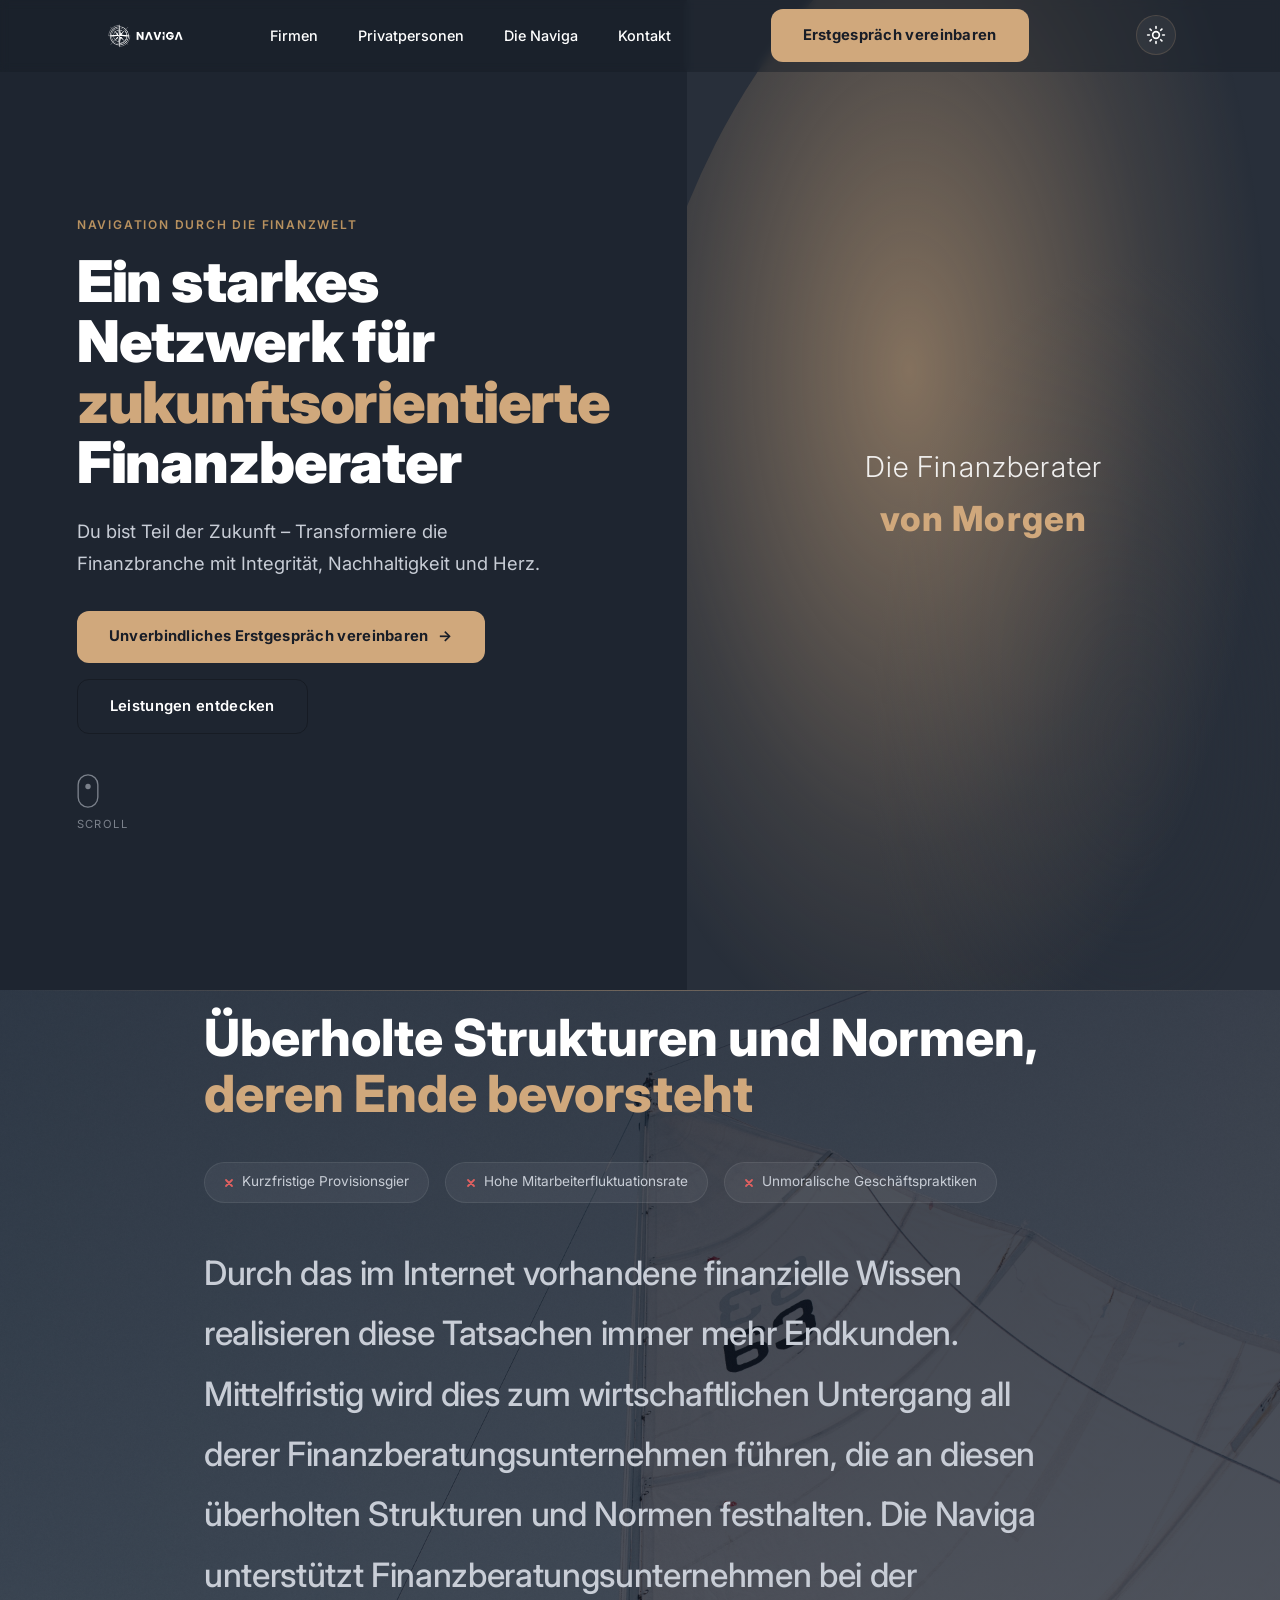
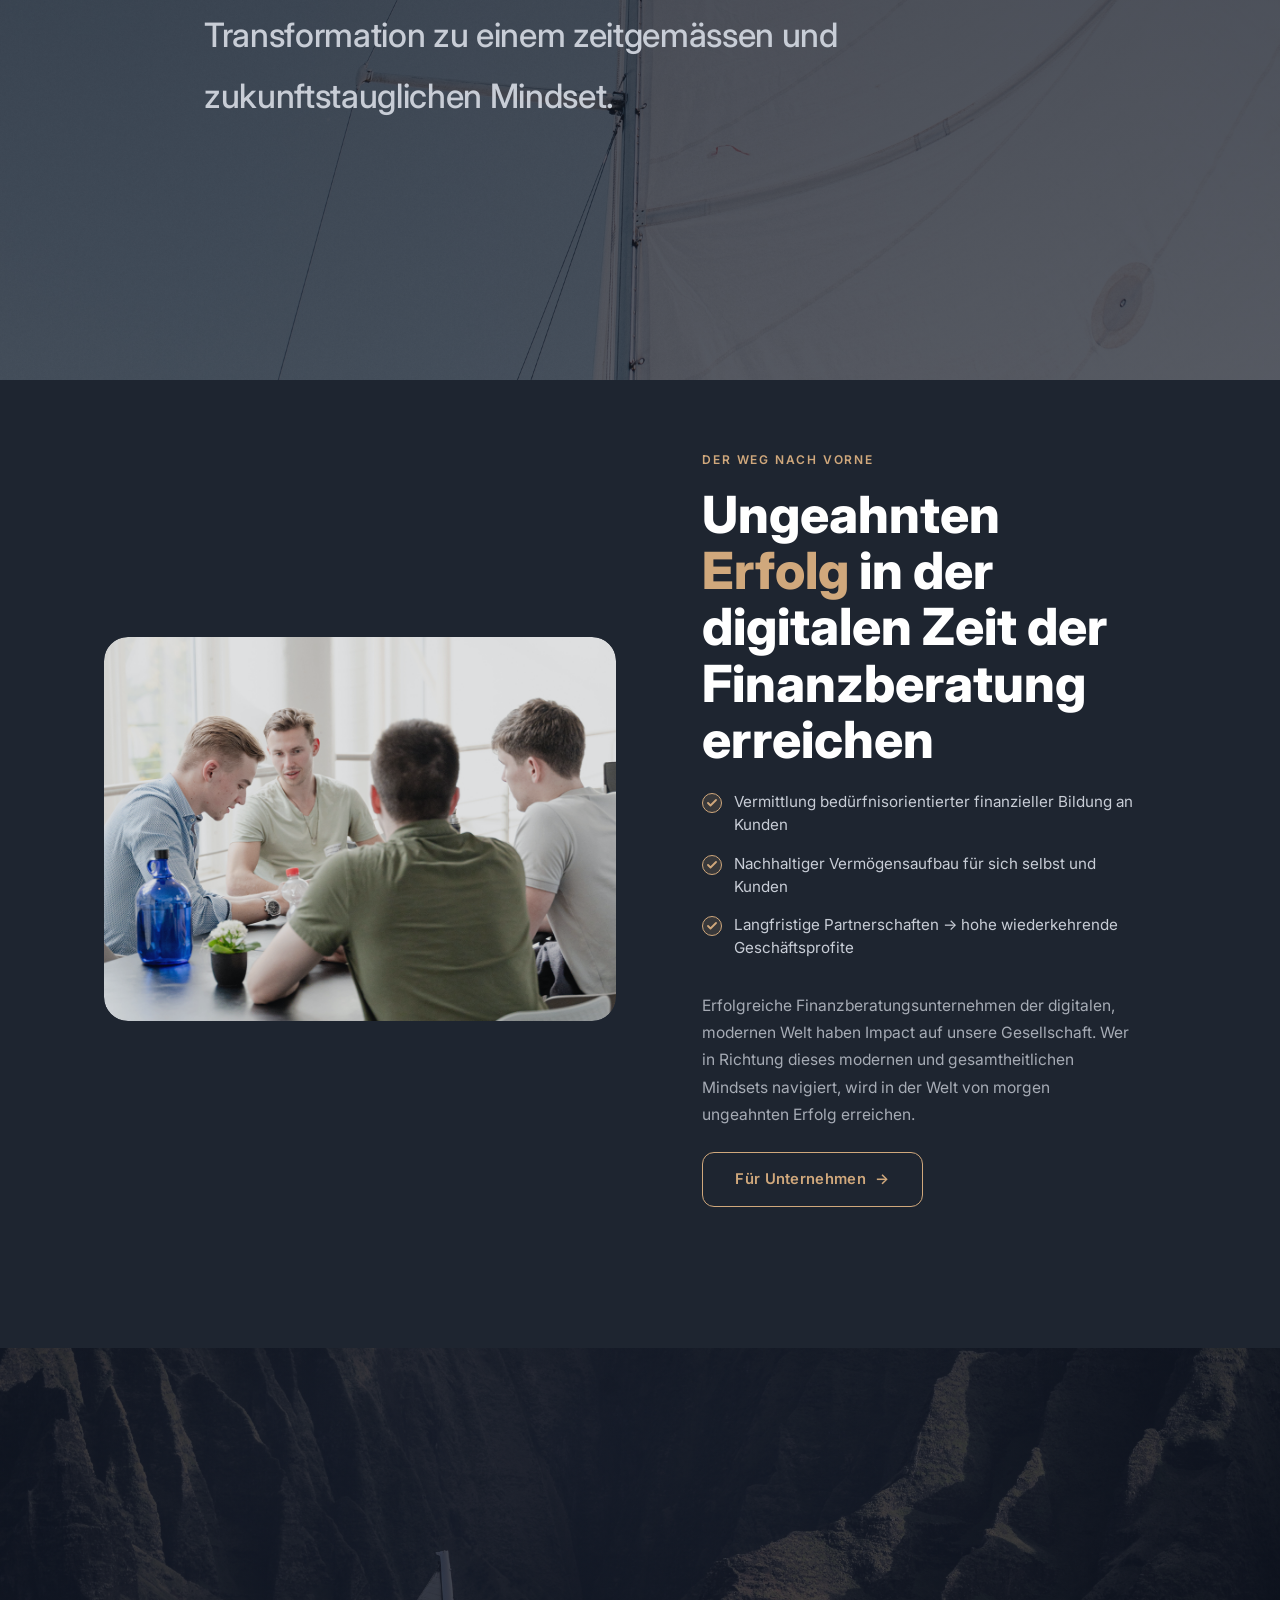
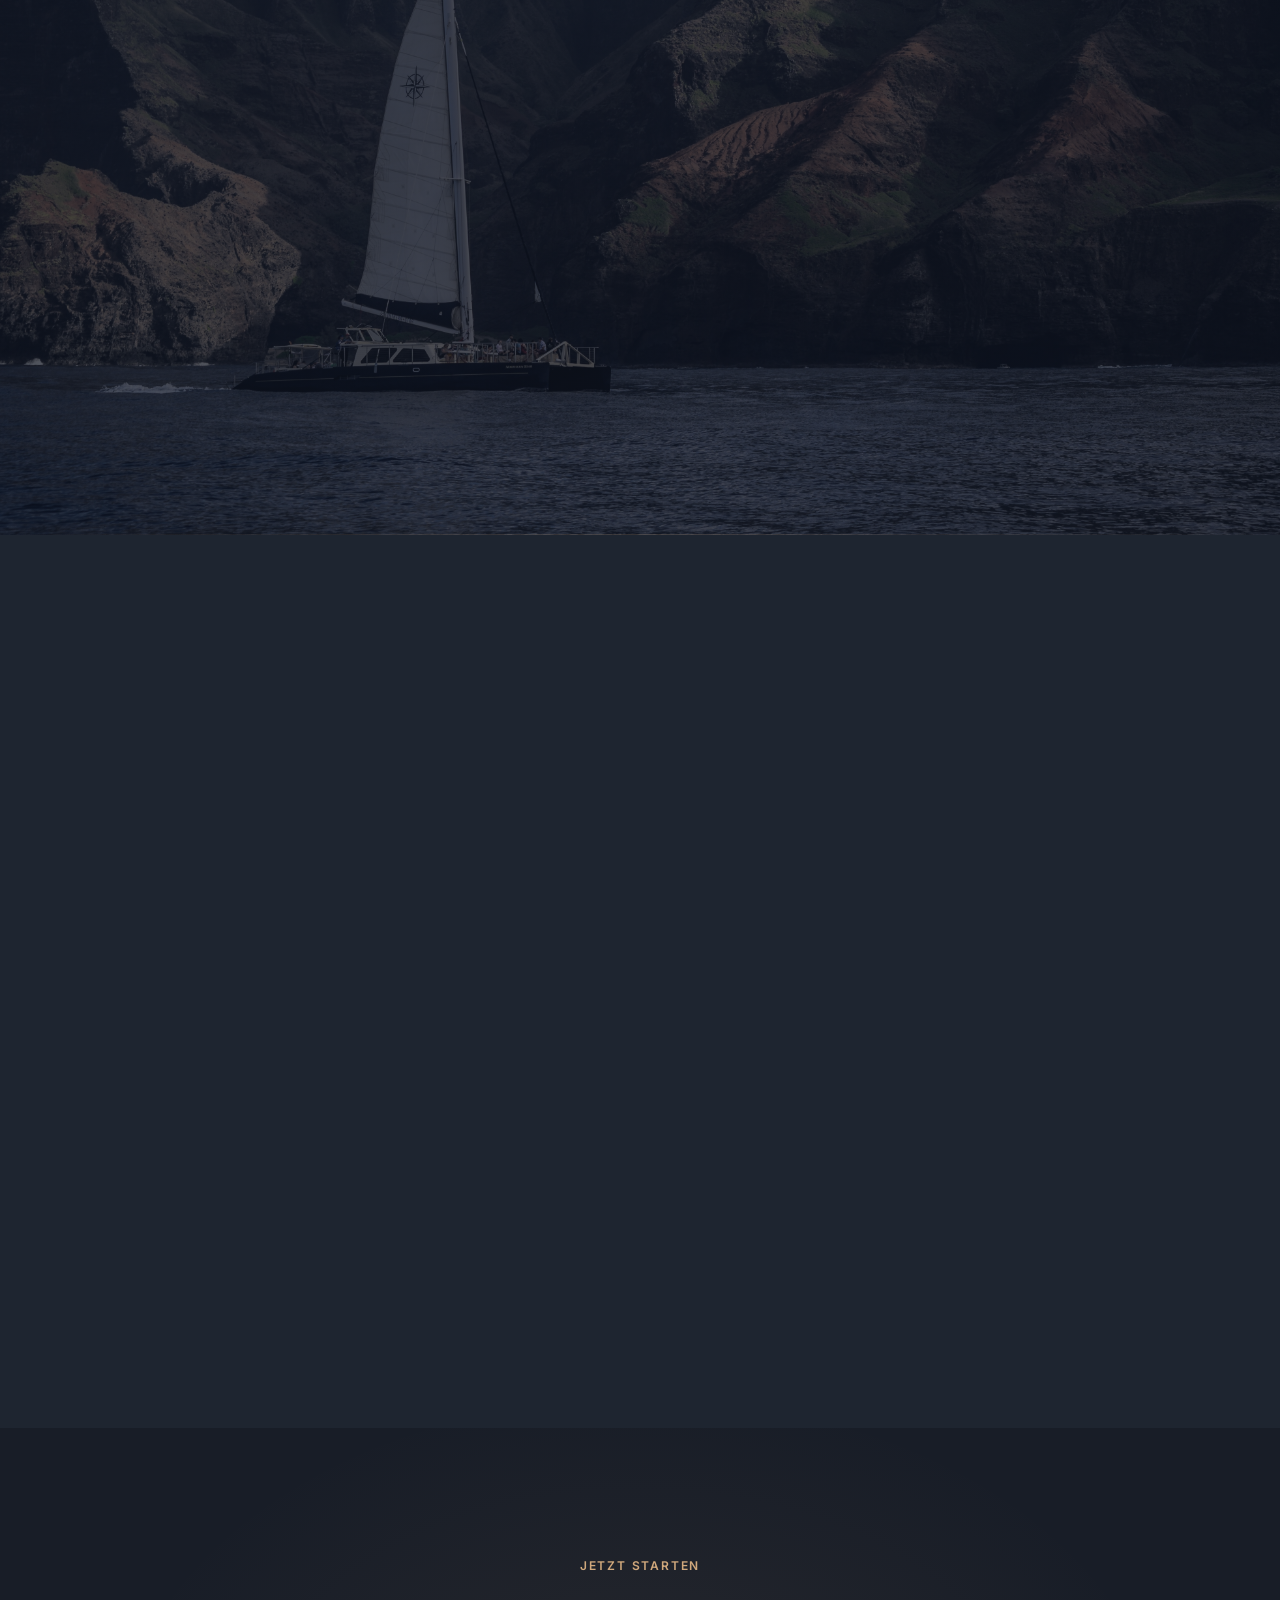
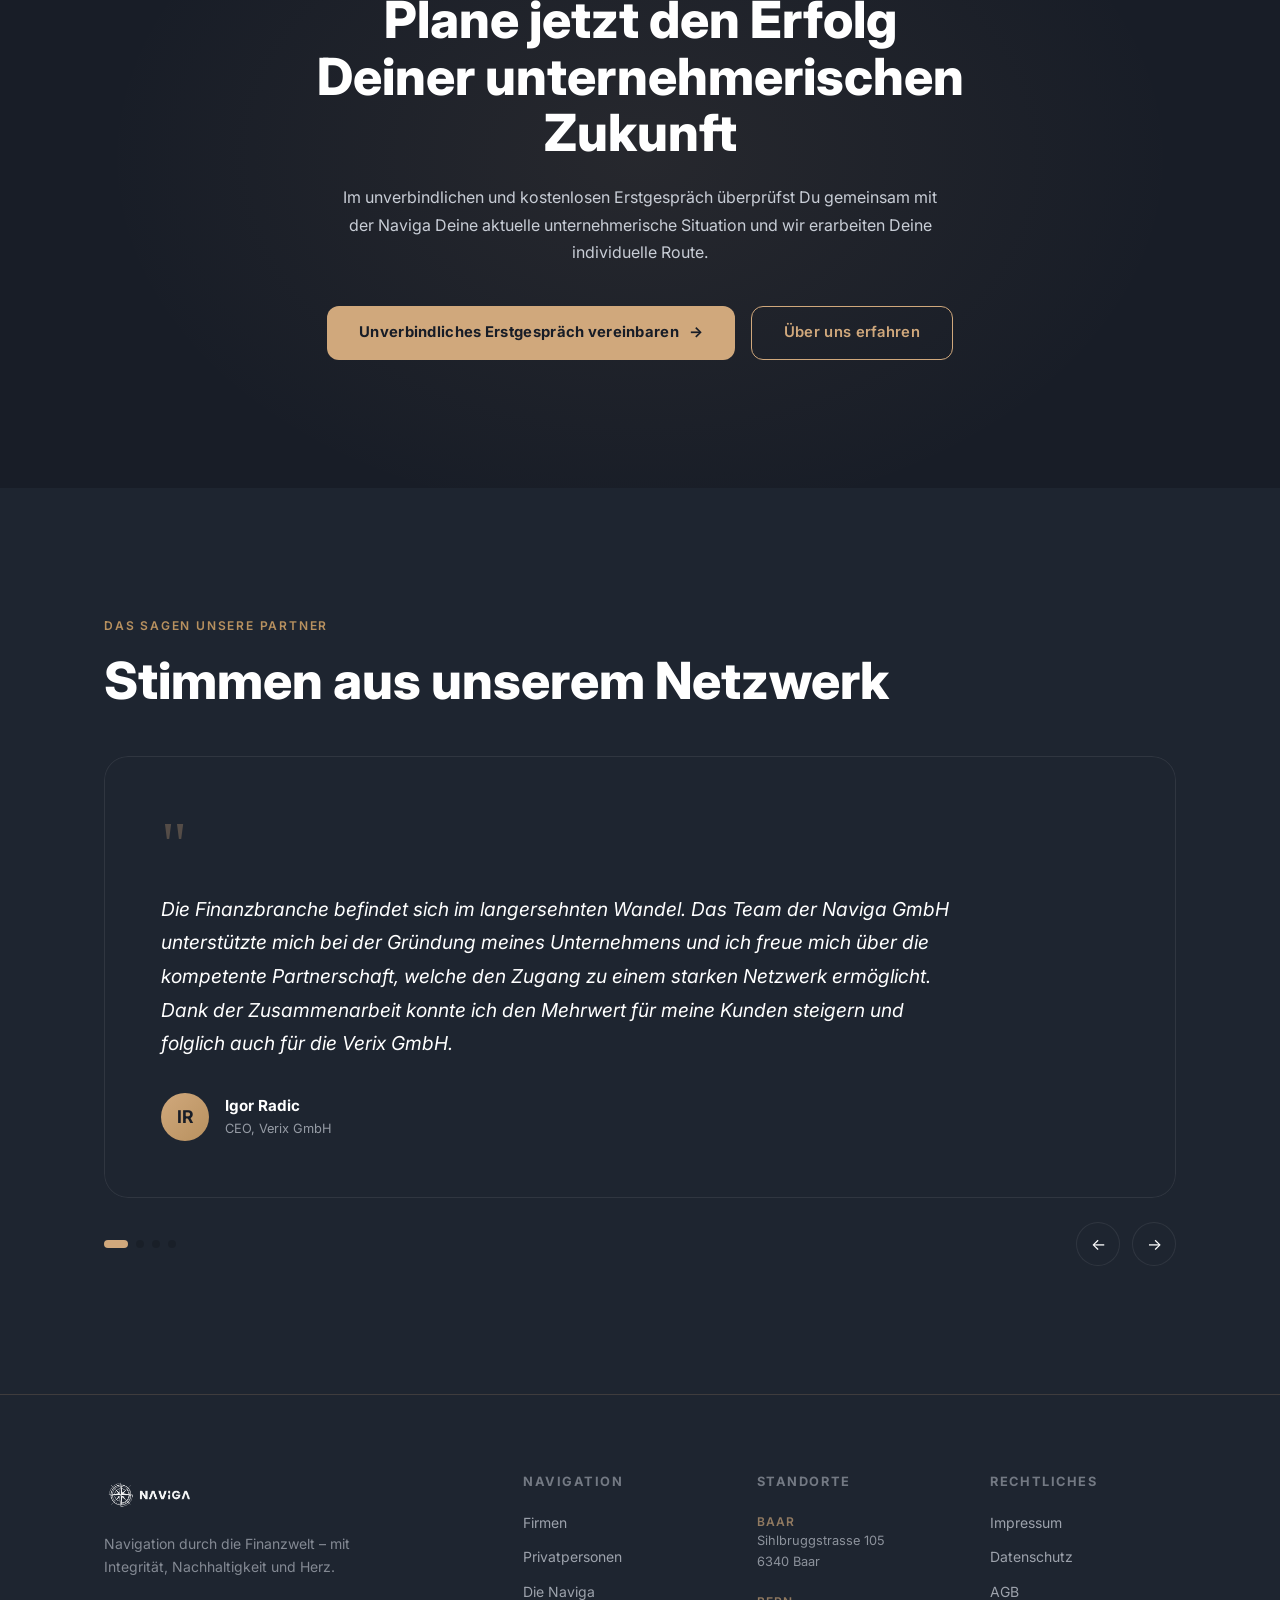
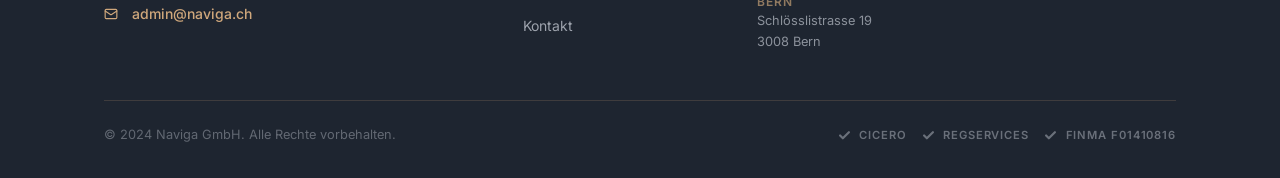
==== commit 7adf1a80: "fix: nordic bg important overrides + expanded to all pages" ====
--- a/index.html
+++ b/index.html
@@ -167,7 +167,7 @@
     </section>
 
     <!-- ============ FEATURES: AUSWIRKUNGEN ============ -->
-    <section class="features-section" aria-labelledby="featuresTitle">
+    <section class="features-section nordic-bg-mast" aria-labelledby="featuresTitle">
       <div class="container">
         <div class="features-header">
           <span class="eyebrow fade-up">Spürbare Resultate</span>
--- a/css/style.css
+++ b/css/style.css
@@ -1815,51 +1815,62 @@
 
 /* =============================================
    12. NORDIC BACKGROUND SYSTEM
+   (Direct multi-layer approach — avoids overflow:hidden / fixed bug)
    ============================================= */
-.nordic-bg-stars, .nordic-bg-boat, .nordic-bg-mast, .nordic-bg-ship {
-  position: relative;
-  overflow: hidden;
-}
-
-.nordic-bg-stars::before, .nordic-bg-boat::before, .nordic-bg-mast::before, .nordic-bg-ship::before {
-  content: '';
-  position: absolute;
-  top: 0; left: 0; right: 0; bottom: 0;
-  background-size: cover;
-  background-position: center;
-  background-repeat: no-repeat;
-  pointer-events: none;
-  z-index: 0;
-  /* UI/UX Pro Max: Extreme subtlety for Nordic branding */
-  filter: saturate(0) brightness(0.8) contrast(1.1);
-  opacity: 0.07;
-  transition: opacity 0.5s ease;
-}
-
-/* Specific Assets */
-.nordic-bg-stars::before { background-image: url('../media__1775568181380.png'); } /* Night Sky */
-.nordic-bg-boat::before  { background-image: url('../media__1775568191846.png'); } /* Boat Above */
-.nordic-bg-mast::before  { background-image: url('../media__1775568213693.png'); } /* Sail Mast */
-.nordic-bg-ship::before  { background-image: url('../media__1775568409792.png'); } /* catamaran */
-
-/* Theme Overrides for Watermark Visibility */
-[data-theme="light"] .nordic-bg-stars::before,
-[data-theme="light"] .nordic-bg-boat::before,
-[data-theme="light"] .nordic-bg-mast::before,
-[data-theme="light"] .nordic-bg-ship::before {
-  opacity: 0.12; /* Slightly more visible on light for better 'Nordic' feel */
-  filter: saturate(0) brightness(0.2) contrast(0.8);
-}
-
-/* Content isolation */
-.nordic-bg-stars > *, .nordic-bg-boat > *, .nordic-bg-mast > *, .nordic-bg-ship > * {
-  position: relative;
-  z-index: 1;
-}
-
-/* Parallax Effect (Desktop only for performance) */
-@media (min-width: 1024px) {
-  .nordic-bg-stars::before, .nordic-bg-boat::before, .nordic-bg-mast::before, .nordic-bg-ship::before {
-    background-attachment: fixed;
-  }
-}
+
+/* Dark Mode — dark navy gradient over Nordic image
+   !important ensures it wins over section-level background: var(--bg-deep) */
+.nordic-bg-stars {
+  background-image:
+    linear-gradient(to bottom, rgba(14,20,33,0.80) 0%, rgba(14,20,33,0.70) 100%),
+    url('../pexels-eberhard-grossgasteiger-2098427.jpg') !important;
+  background-size: cover !important;
+  background-position: center top !important;
+  background-repeat: no-repeat !important;
+}
+.nordic-bg-boat {
+  background-image:
+    linear-gradient(to bottom, rgba(14,20,33,0.80) 0%, rgba(14,20,33,0.70) 100%),
+    url('../pexels-andrew-neel-2326961.jpg') !important;
+  background-size: cover !important;
+  background-position: center !important;
+  background-repeat: no-repeat !important;
+}
+.nordic-bg-mast {
+  background-image:
+    linear-gradient(to bottom, rgba(14,20,33,0.80) 0%, rgba(14,20,33,0.70) 100%),
+    url('../pexels-matthew-devries-2526042.jpg') !important;
+  background-size: cover !important;
+  background-position: center !important;
+  background-repeat: no-repeat !important;
+}
+.nordic-bg-ship {
+  background-image:
+    linear-gradient(to bottom, rgba(14,20,33,0.80) 0%, rgba(14,20,33,0.70) 100%),
+    url('../pexels-kln-films-9825649.jpg') !important;
+  background-size: cover !important;
+  background-position: center !important;
+  background-repeat: no-repeat !important;
+}
+
+/* Light Mode — soft white frosted glass over image */
+[data-theme="light"] .nordic-bg-stars {
+  background-image:
+    linear-gradient(to bottom, rgba(245,247,250,0.86) 0%, rgba(245,247,250,0.86) 100%),
+    url('../pexels-eberhard-grossgasteiger-2098427.jpg') !important;
+}
+[data-theme="light"] .nordic-bg-boat {
+  background-image:
+    linear-gradient(to bottom, rgba(245,247,250,0.86) 0%, rgba(245,247,250,0.86) 100%),
+    url('../pexels-andrew-neel-2326961.jpg') !important;
+}
+[data-theme="light"] .nordic-bg-mast {
+  background-image:
+    linear-gradient(to bottom, rgba(245,247,250,0.86) 0%, rgba(245,247,250,0.86) 100%),
+    url('../pexels-matthew-devries-2526042.jpg') !important;
+}
+[data-theme="light"] .nordic-bg-ship {
+  background-image:
+    linear-gradient(to bottom, rgba(245,247,250,0.86) 0%, rgba(245,247,250,0.86) 100%),
+    url('../pexels-kln-films-9825649.jpg') !important;
+}
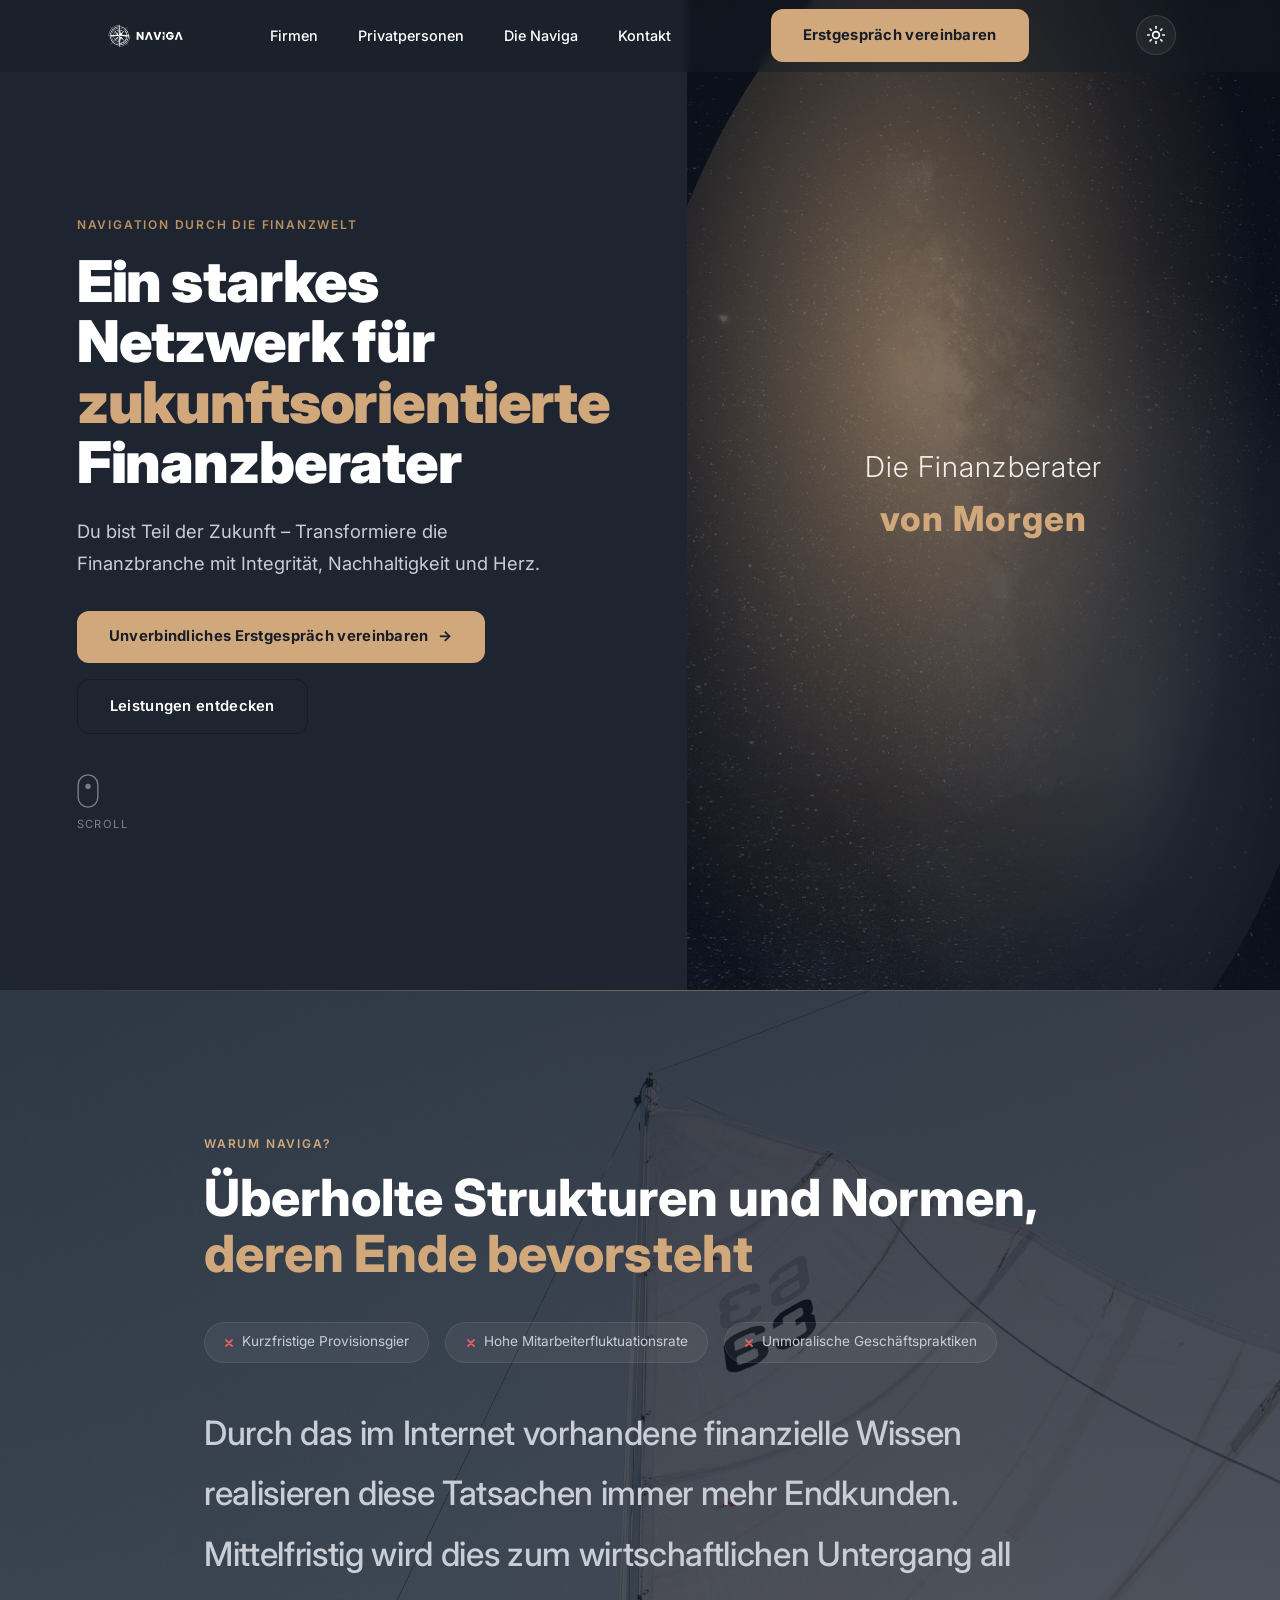
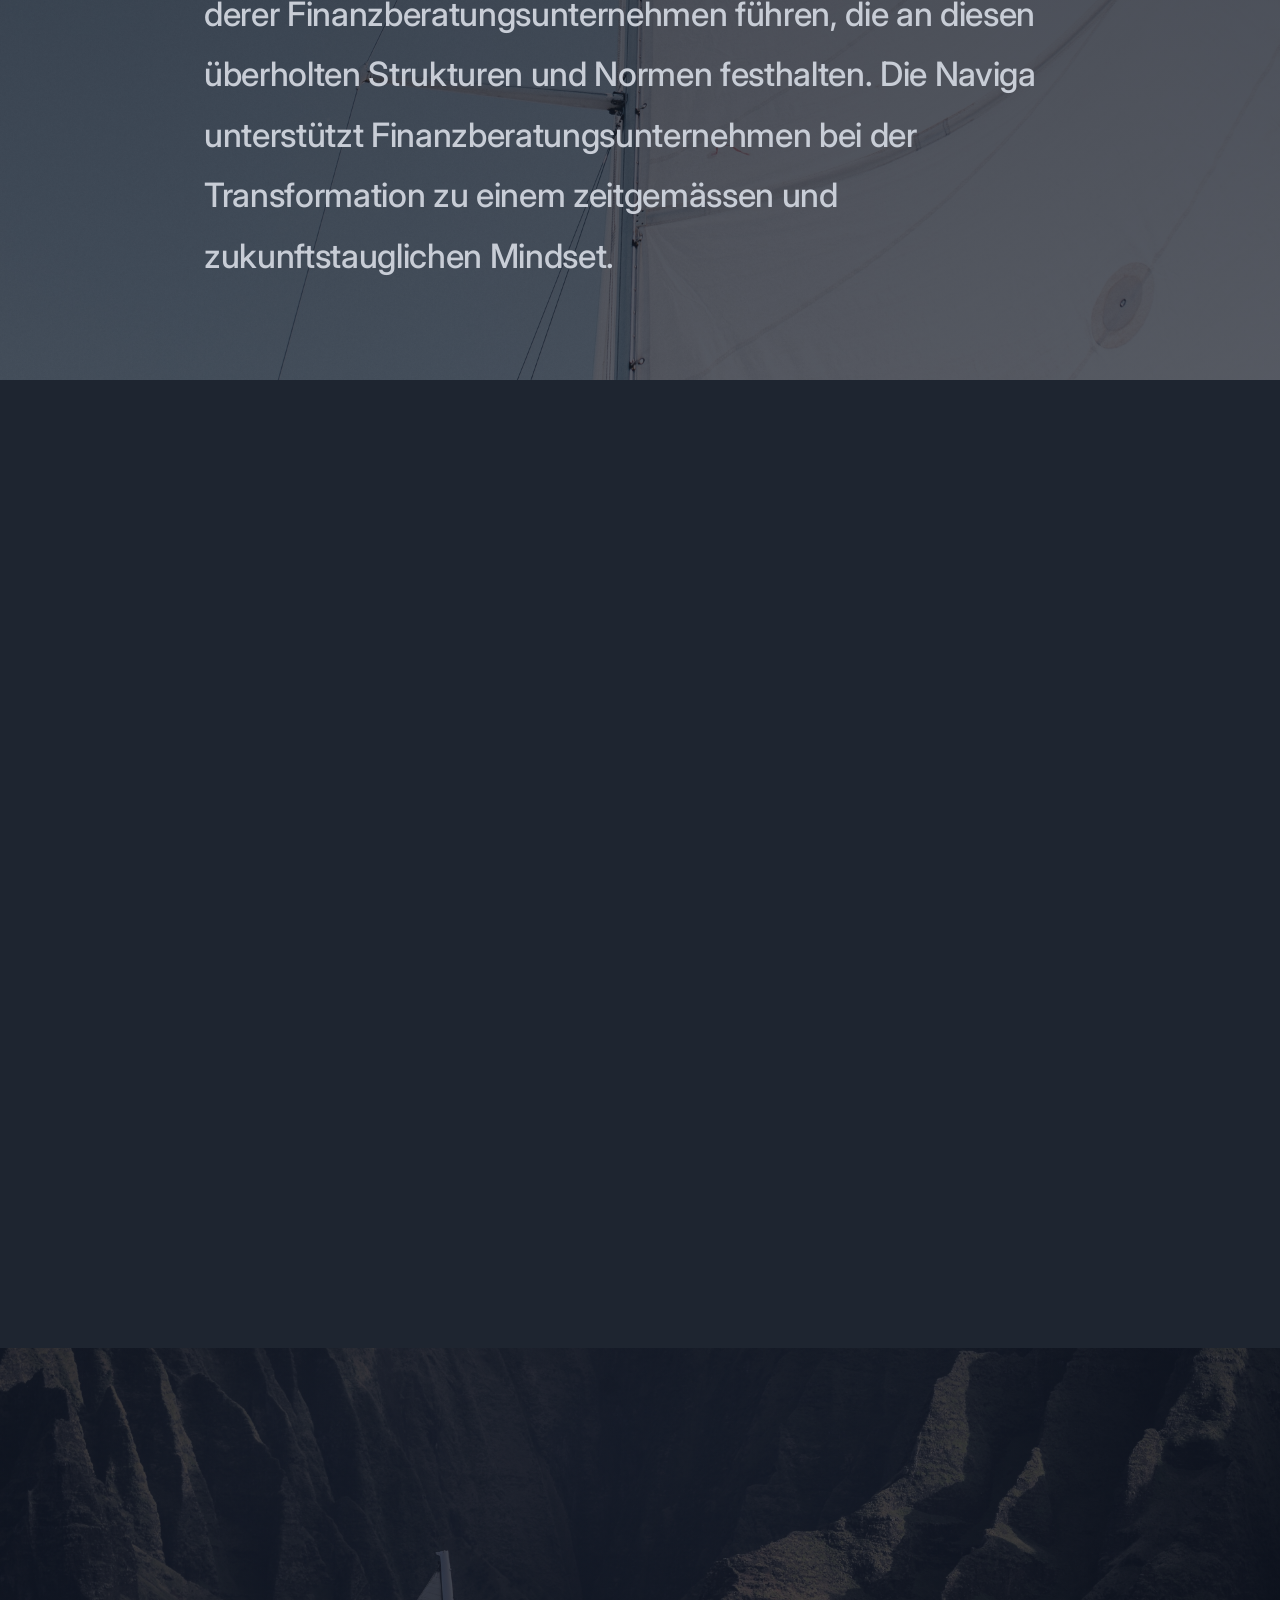
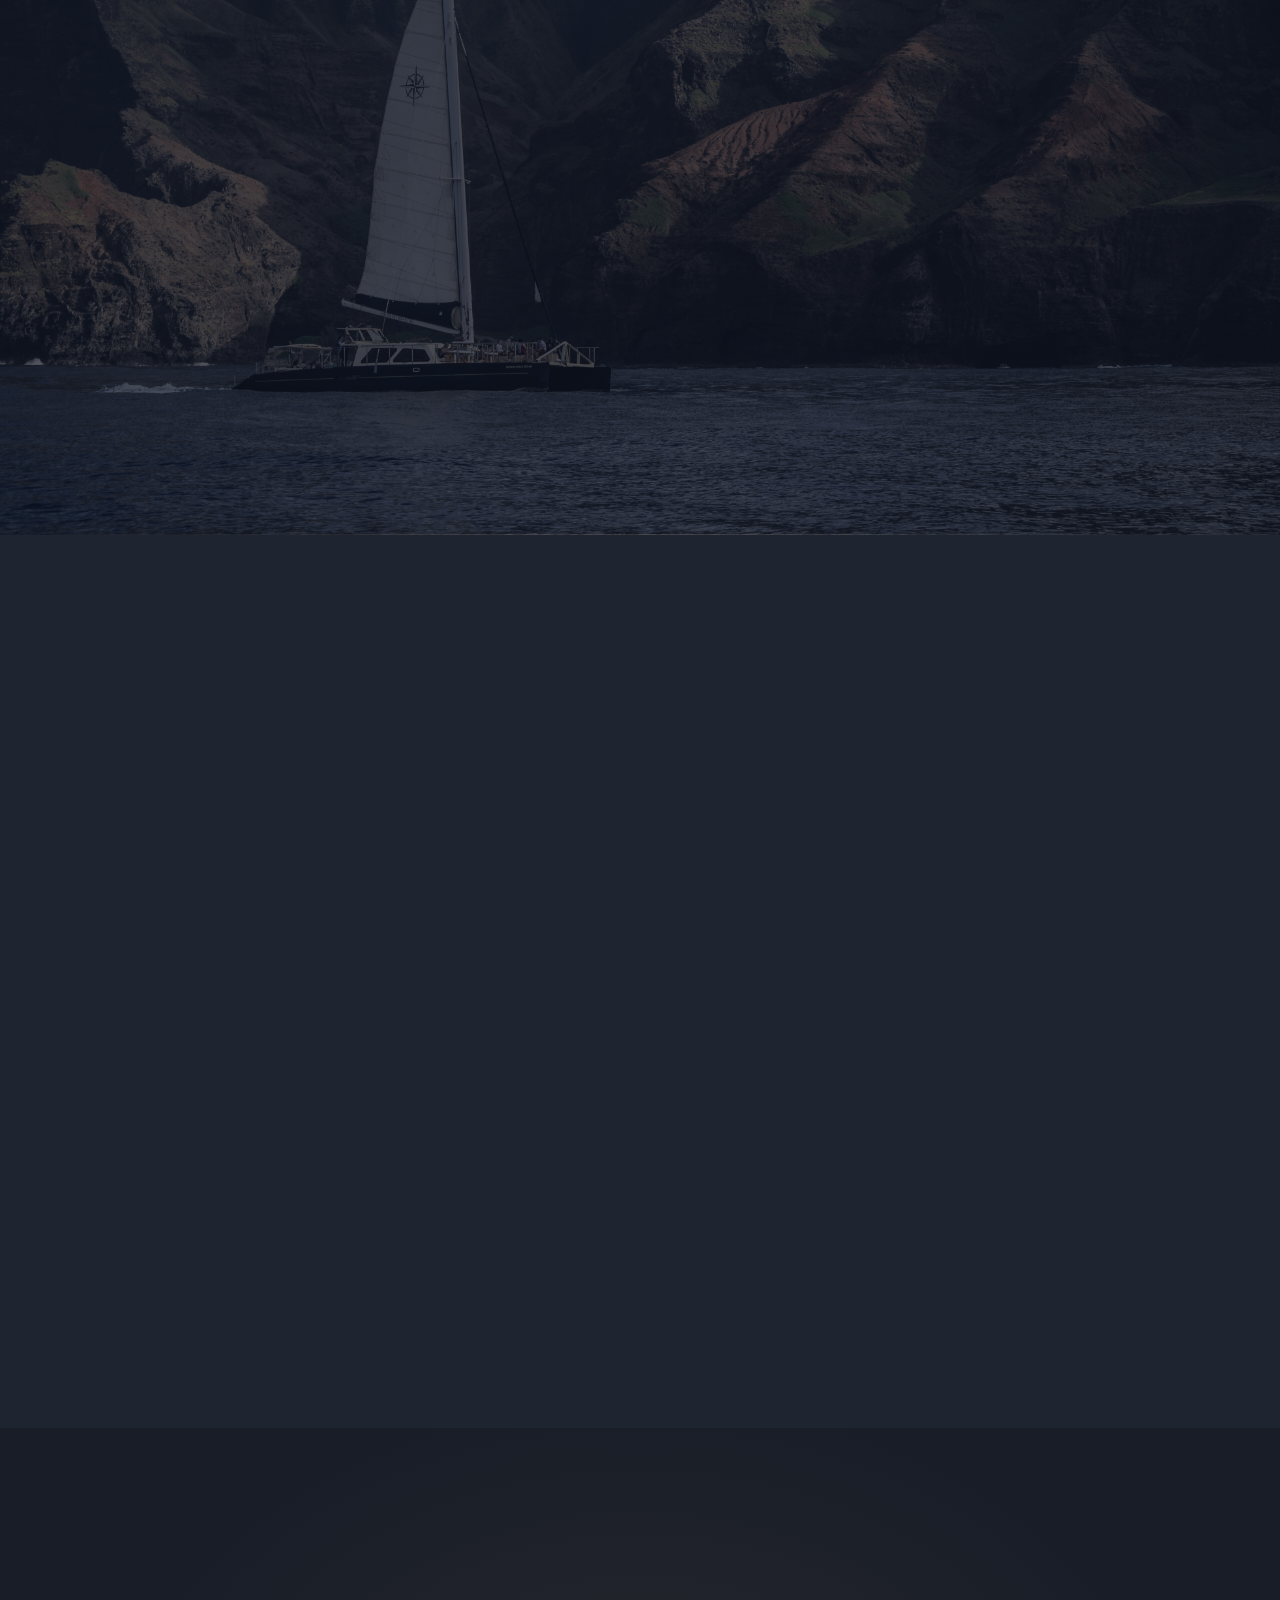
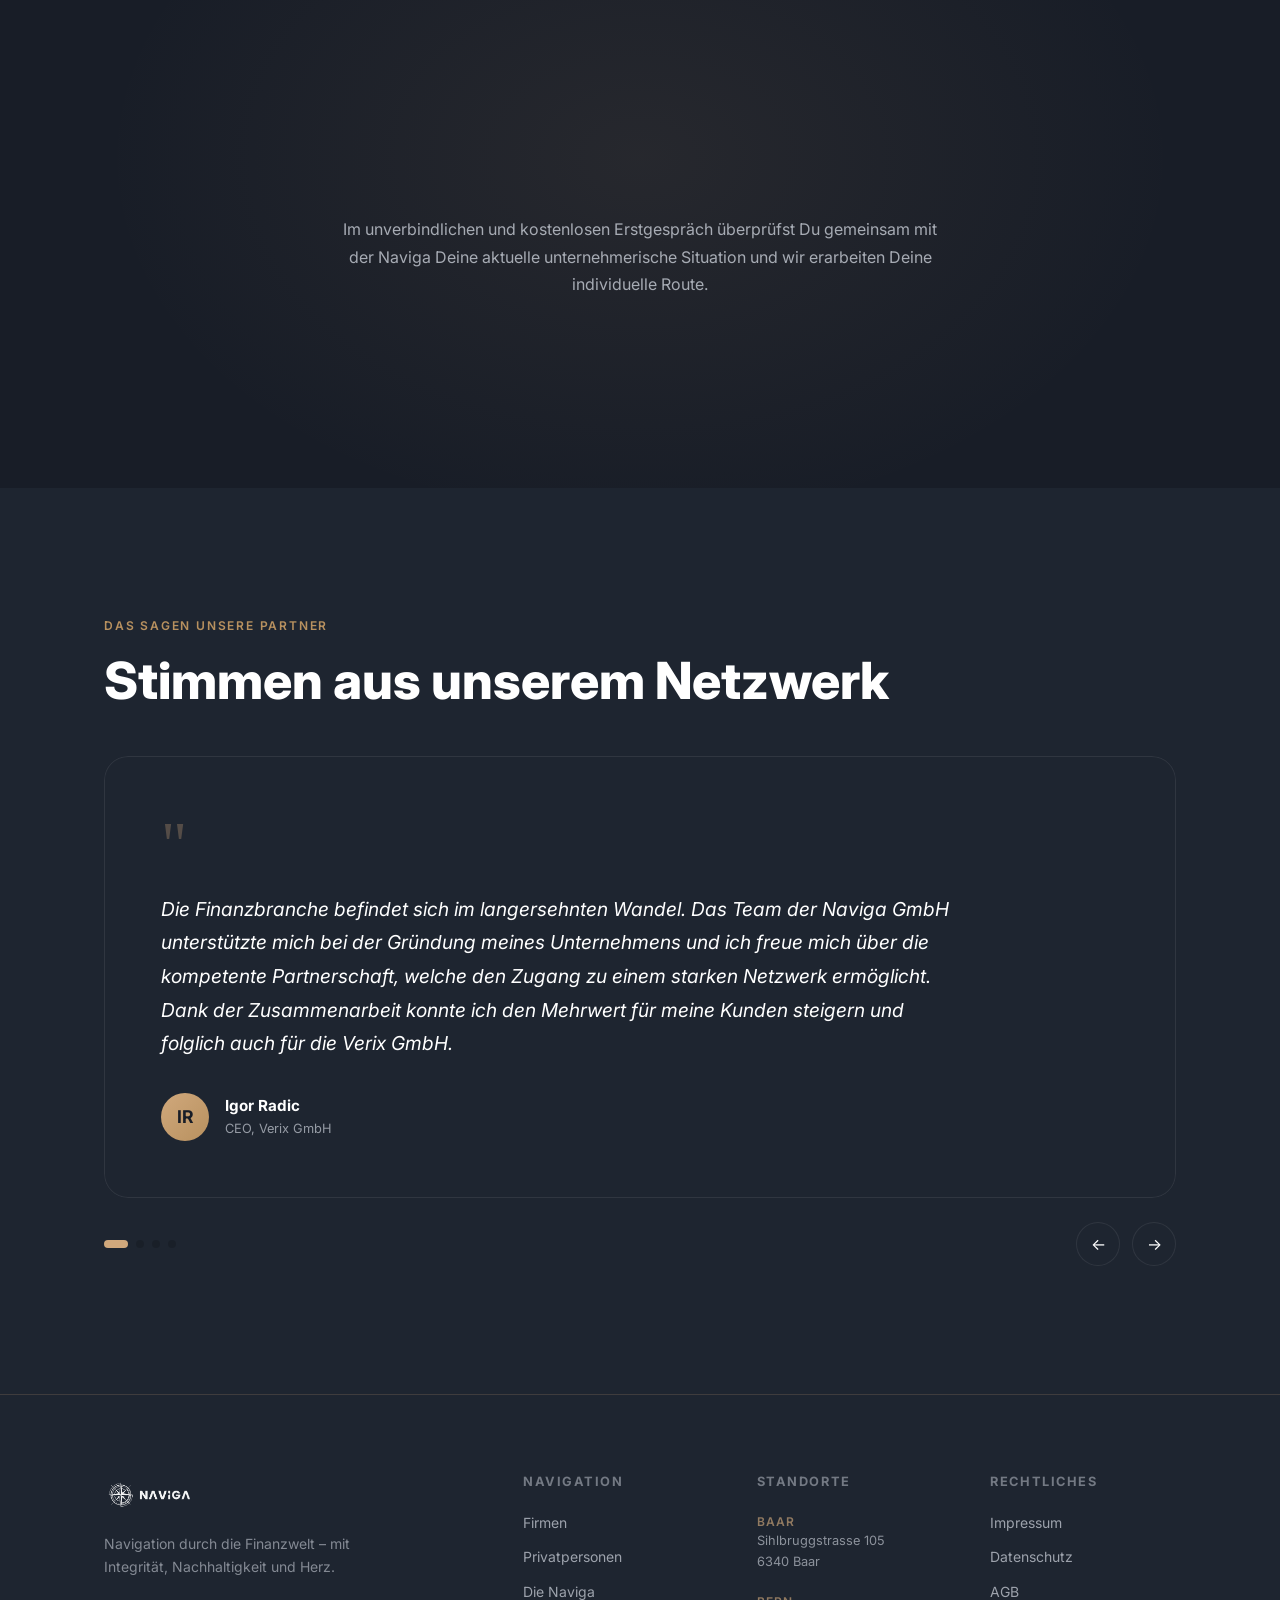
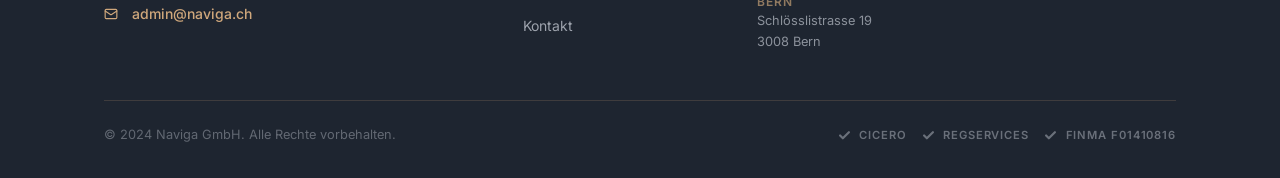
==== commit c77980a2: "feat: magnetic float effect on 'Die Finanzberater von Morgen' - Idle heroBlobFloat CSS animation: ge" ====
--- a/index.html
+++ b/index.html
@@ -84,11 +84,11 @@
         </div>
       </div>
 
-      <div class="hero-right" aria-hidden="true">
+      <div class="hero-right" id="heroRight" aria-hidden="true">
         <div class="hero-blob-wrap">
           <div class="hero-blob"></div>
         </div>
-        <div class="hero-blob-text fade-in" style="transition-delay:0.5s">
+        <div class="hero-blob-text fade-in" id="heroFloatText" style="transition-delay:0.5s">
           <h2>Die Finanzberater<br><strong>von Morgen</strong></h2>
         </div>
       </div>
--- a/css/style.css
+++ b/css/style.css
@@ -512,13 +512,25 @@
 
 /* Hero right — gradient blob */
 .hero-right {
-  background: var(--bg-main);
-  position: relative;
-  background: var(--bg-main);
+  position: relative;
   overflow: hidden;
   display: flex;
   align-items: center;
   justify-content: center;
+  /* Sam Kolder Pexels image at low opacity behind the blob gradient */
+  background:
+    var(--bg-main),
+    url('../pexels-sam-kolder-2387877.jpg') center center / cover no-repeat;
+}
+.hero-right::after {
+  content: '';
+  position: absolute;
+  inset: 0;
+  background: url('../pexels-sam-kolder-2387877.jpg') center center / cover no-repeat;
+  opacity: 0.18;
+  mix-blend-mode: luminosity;
+  z-index: 0;
+  pointer-events: none;
 }
 
 .hero-blob-wrap {
@@ -527,6 +539,7 @@
   display: flex;
   align-items: center;
   justify-content: center;
+  z-index: 1; /* sits above the ::after background image */
 }
 
 .hero-blob {
@@ -566,15 +579,35 @@
   display: block;
   margin-top: 0.5rem;
 }
+/* Light Mode: blob text switches to dark for contrast over light gradient */
+[data-theme="light"] .hero-blob-text h2 {
+  color: #1a202c;
+}
+[data-theme="light"] .hero-blob-text strong {
+  color: #8a6534;
+}
+
+/* Idle float animation for 'Die Finanzberater von Morgen' */
+@keyframes heroBlobFloat {
+  0%   { transform: translate(0px, 0px); }
+  33%  { transform: translate(-6px, -8px); }
+  66%  { transform: translate(5px, -4px); }
+  100% { transform: translate(-3px, 6px); }
+}
+/* Smooth transition so JS spring movements feel silky */
+#heroFloatText {
+  will-change: transform;
+  transition: transform 0.05s linear;
+}
 
 /* =============================================
    8. SCROLL-TEXT SECTION (High-End Sticky Reveal)
    ============================================= */
 .scroll-text-section {
   background: var(--bg-deep);
-  min-height: 110vh; /* Scroll depth for animation */
-  position: relative;
-  padding: 0; /* Sticky inner handles padding */
+  min-height: 110vh;
+  position: relative;
+  padding: 10rem 0 0; /* generous breathing room above 'Überholte Strukturen' */
 }
 
 .scroll-text-section::before {
@@ -964,6 +997,12 @@
 .split-section .service-list li,
 .bg-dark .service-list li {
   color: rgba(210, 215, 225, 0.9);
+}
+
+/* Light Mode: force high-contrast dark text — beats .split-section override */
+[data-theme="light"] .service-list li,
+[data-theme="light"] .split-section .service-list li {
+  color: #2d3748 !important;
 }
 
 .service-list li::before {
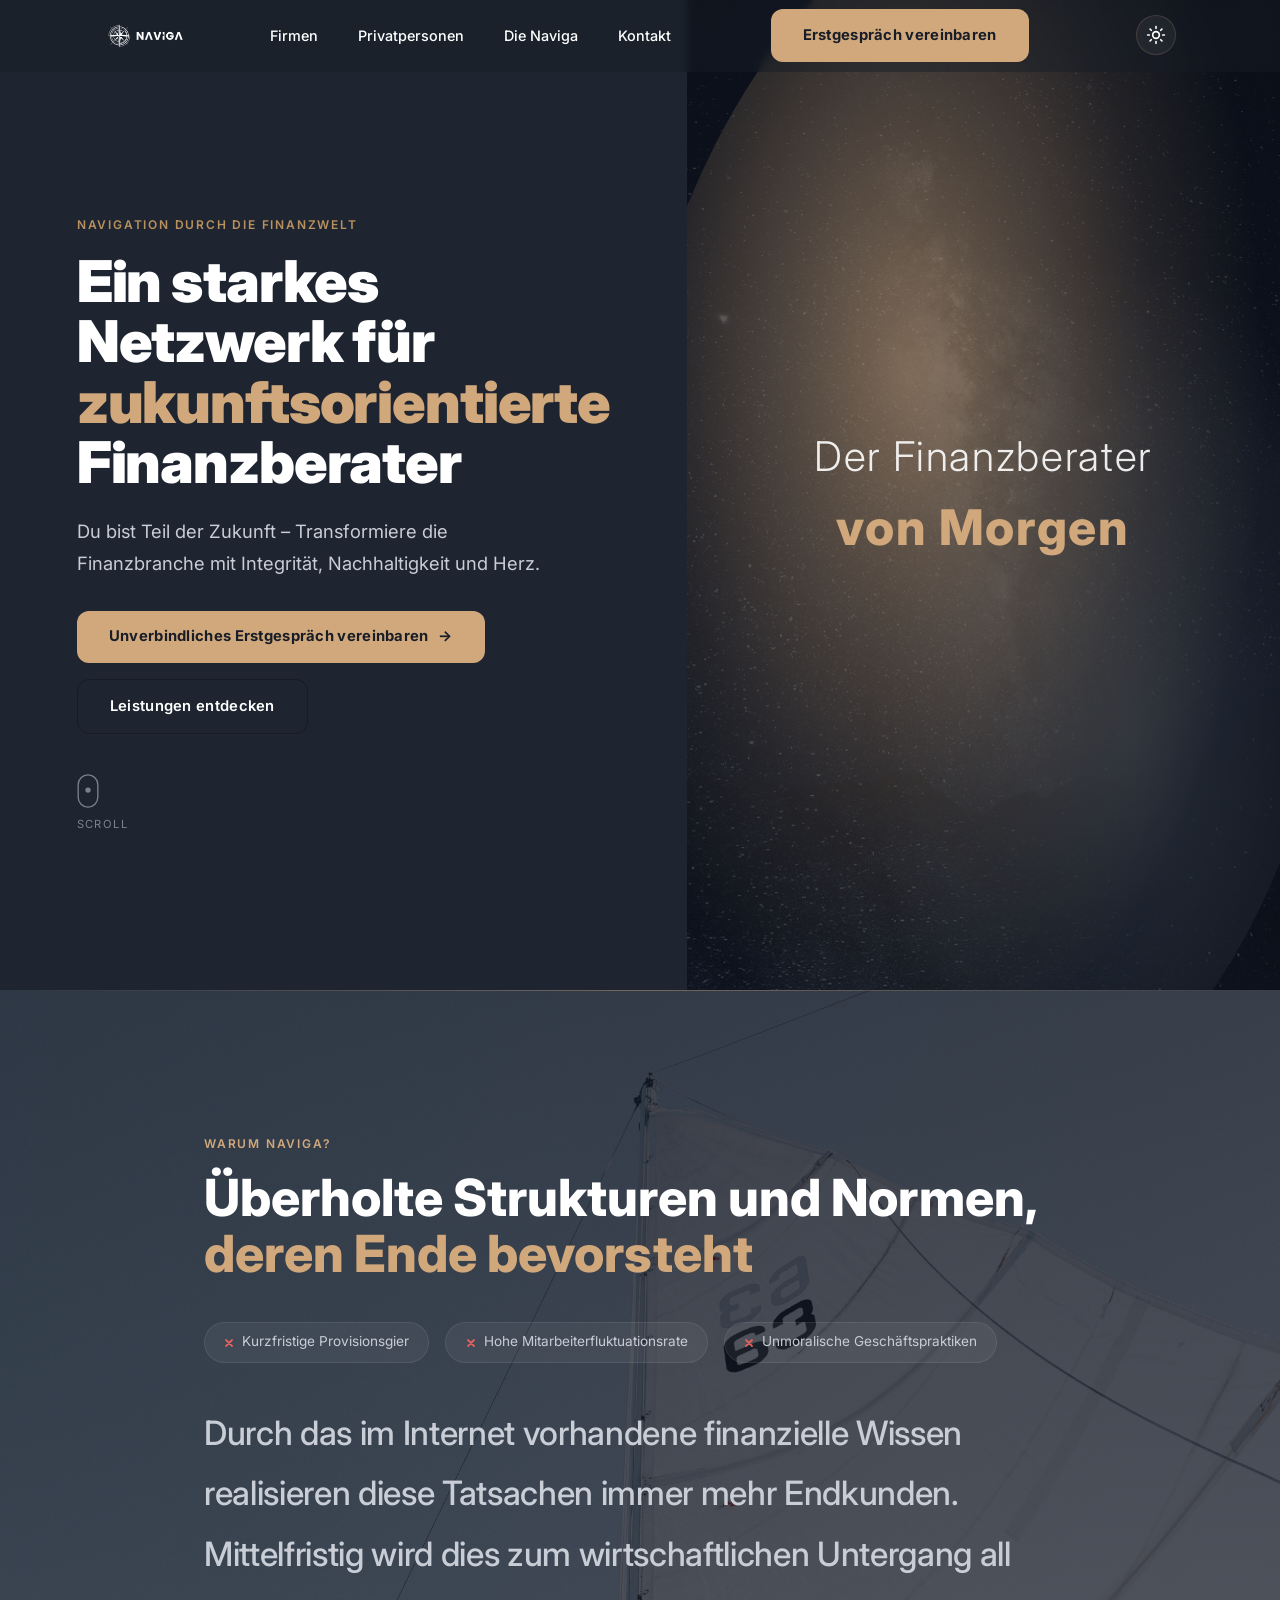
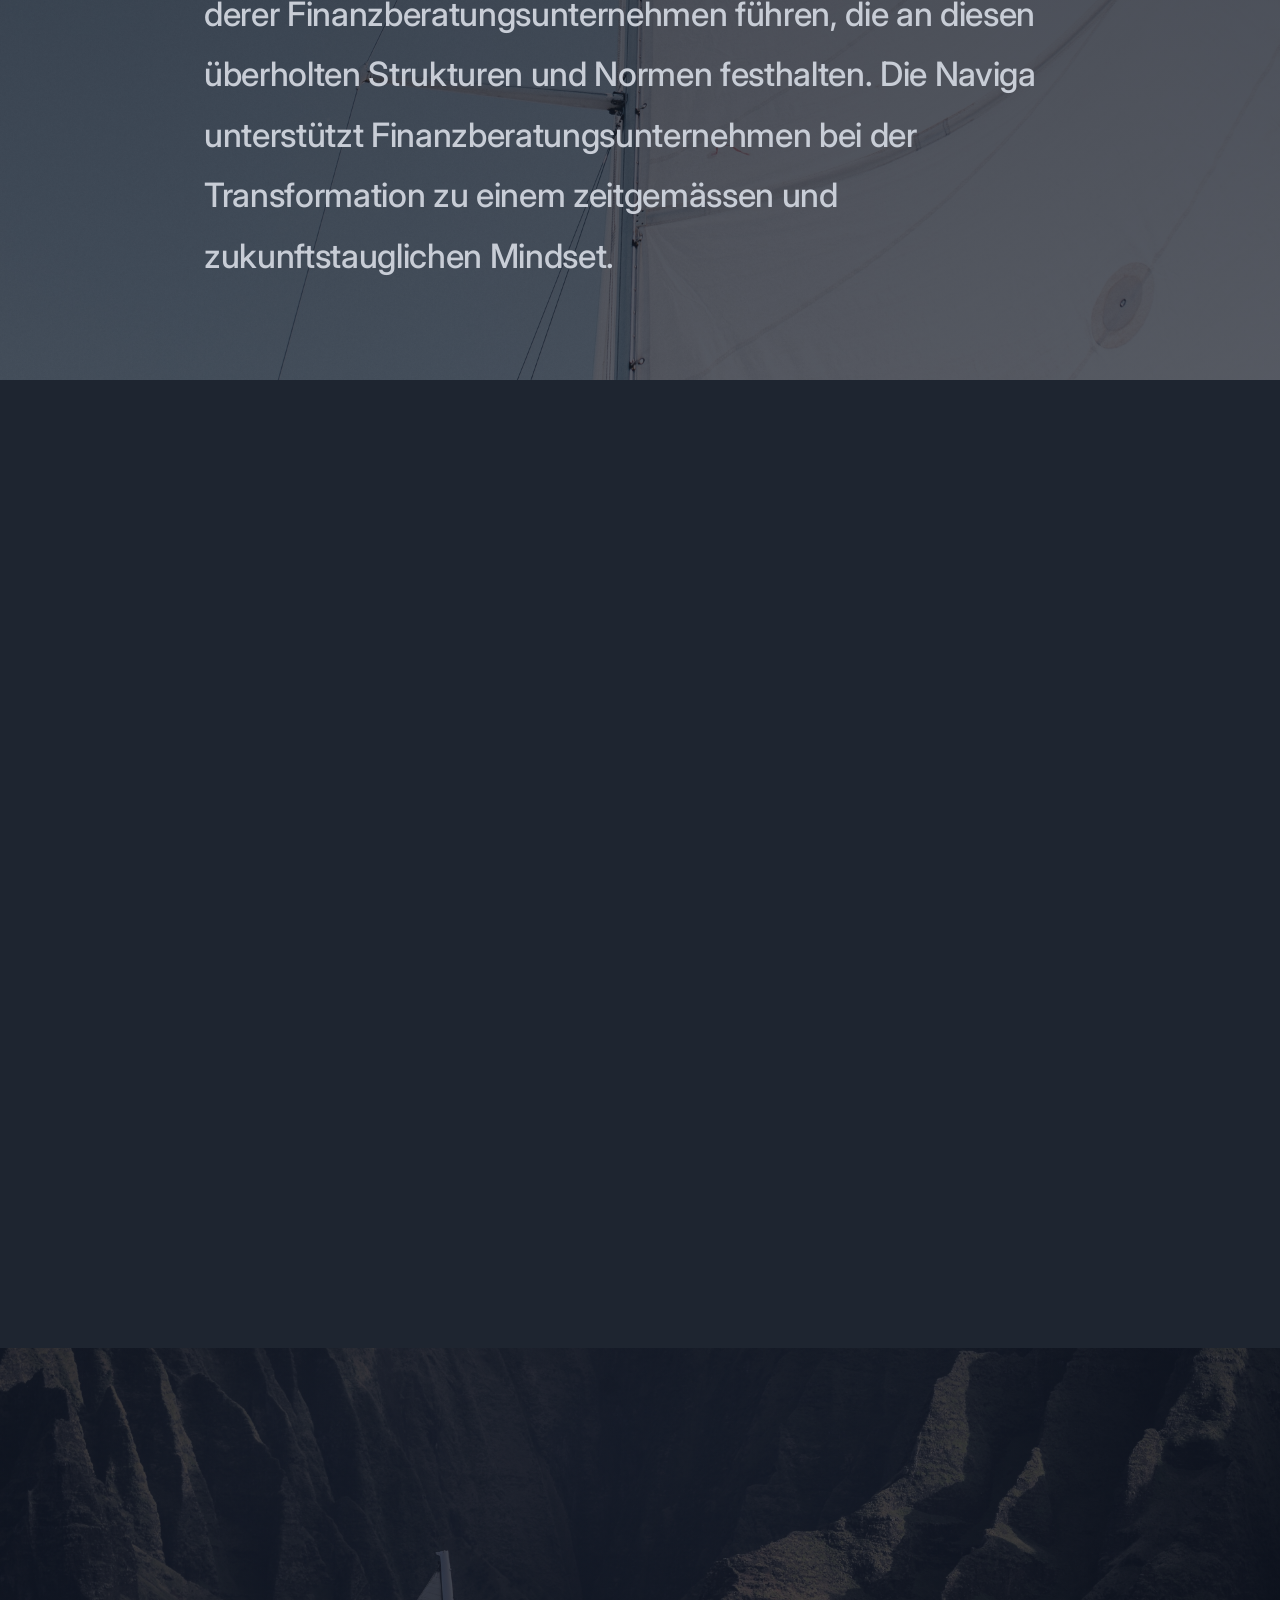
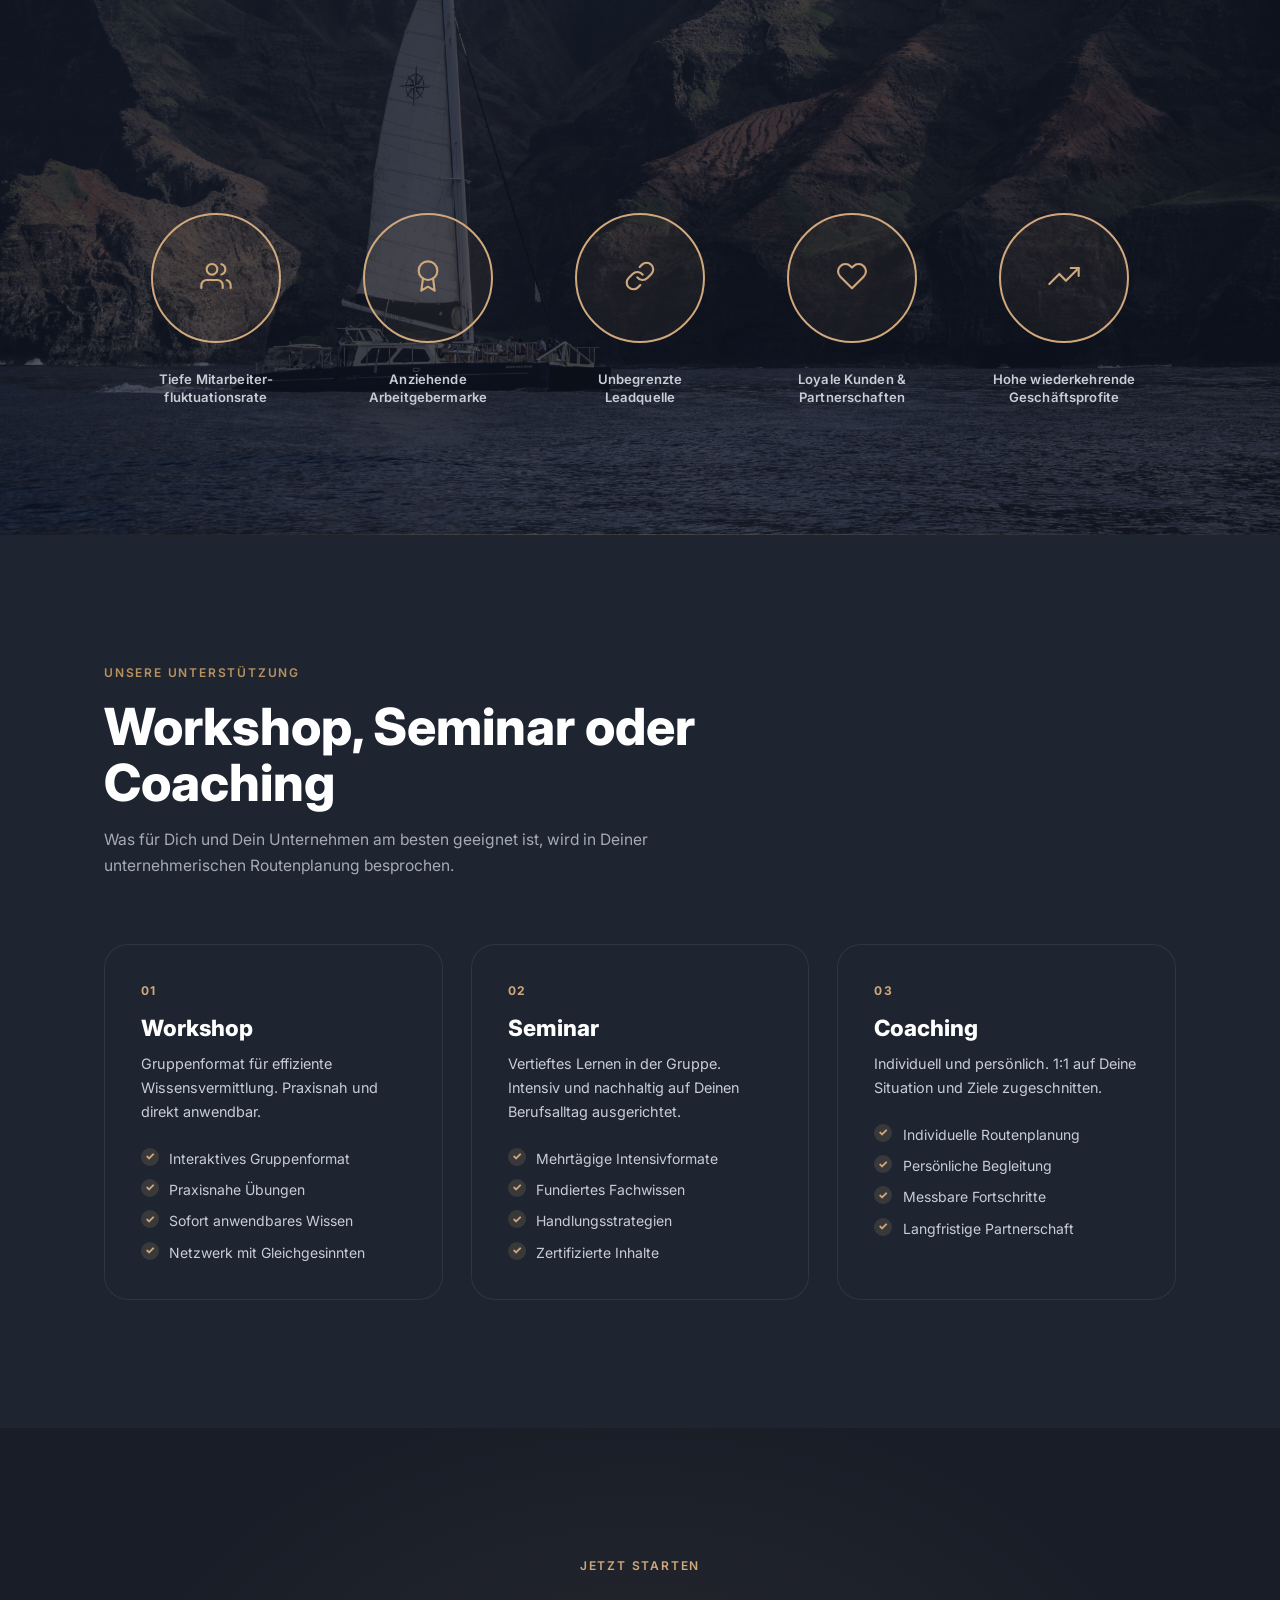
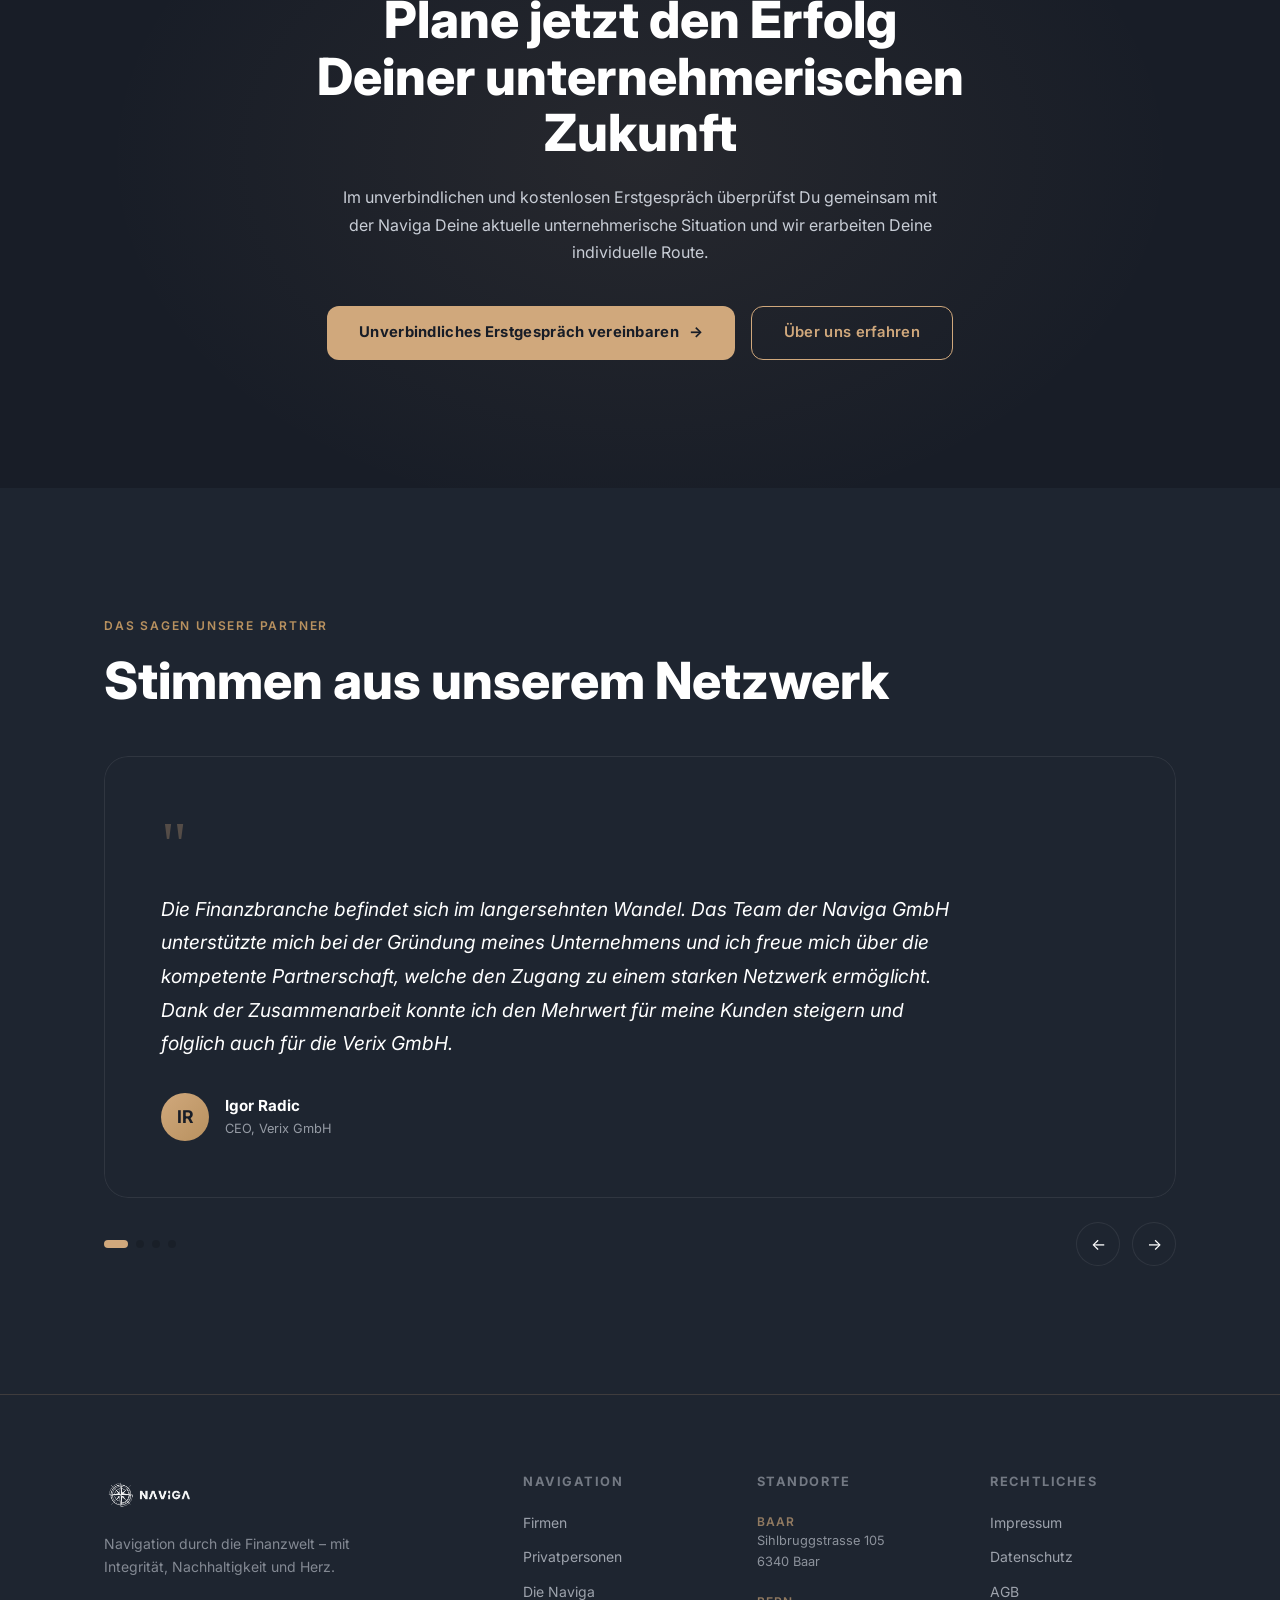
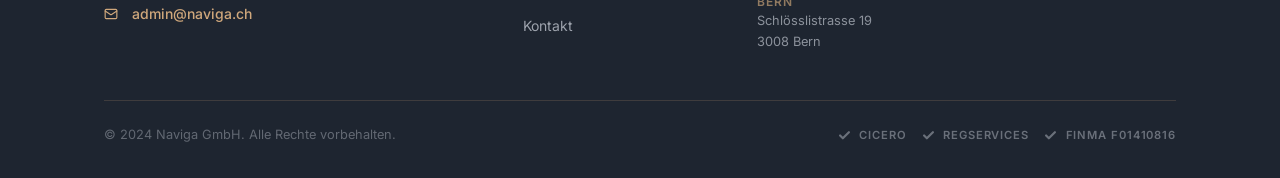
==== commit 33882fa6: "polish: hero blob text refinements - Text: 'Die' corrected to 'Der Finanzberater von Morgen' - Font:" ====
--- a/index.html
+++ b/index.html
@@ -89,7 +89,7 @@
           <div class="hero-blob"></div>
         </div>
         <div class="hero-blob-text fade-in" id="heroFloatText" style="transition-delay:0.5s">
-          <h2>Die Finanzberater<br><strong>von Morgen</strong></h2>
+          <h2>Der Finanzberater<br><strong>von Morgen</strong></h2>
         </div>
       </div>
     </section>
--- a/css/style.css
+++ b/css/style.css
@@ -566,7 +566,7 @@
   padding: 3rem;
 }
 .hero-blob-text h2 {
-  font-size: clamp(1.2rem, 2.5vw, 1.8rem);
+  font-size: clamp(1.6rem, 3.2vw, 2.6rem);
   color: rgba(255,255,255,0.9);
   font-weight: 300;
   letter-spacing: 0.04em;
@@ -587,17 +587,17 @@
   color: #8a6534;
 }
 
-/* Idle float animation for 'Die Finanzberater von Morgen' */
+/* Idle float animation for 'Die Finanzberater von Morgen' — dramatic drift */
 @keyframes heroBlobFloat {
-  0%   { transform: translate(0px, 0px); }
-  33%  { transform: translate(-6px, -8px); }
-  66%  { transform: translate(5px, -4px); }
-  100% { transform: translate(-3px, 6px); }
-}
-/* Smooth transition so JS spring movements feel silky */
+  0%   { transform: translate(0px, 0px) rotate(0deg); }
+  25%  { transform: translate(-18px, -16px) rotate(-1.5deg); }
+  50%  { transform: translate(14px, -20px) rotate(1deg); }
+  75%  { transform: translate(-10px, 12px) rotate(-0.8deg); }
+  100% { transform: translate(16px, 18px) rotate(1.2deg); }
+}
+/* No blocking transition — the JS spring handles all smoothness */
 #heroFloatText {
   will-change: transform;
-  transition: transform 0.05s linear;
 }
 
 /* =============================================
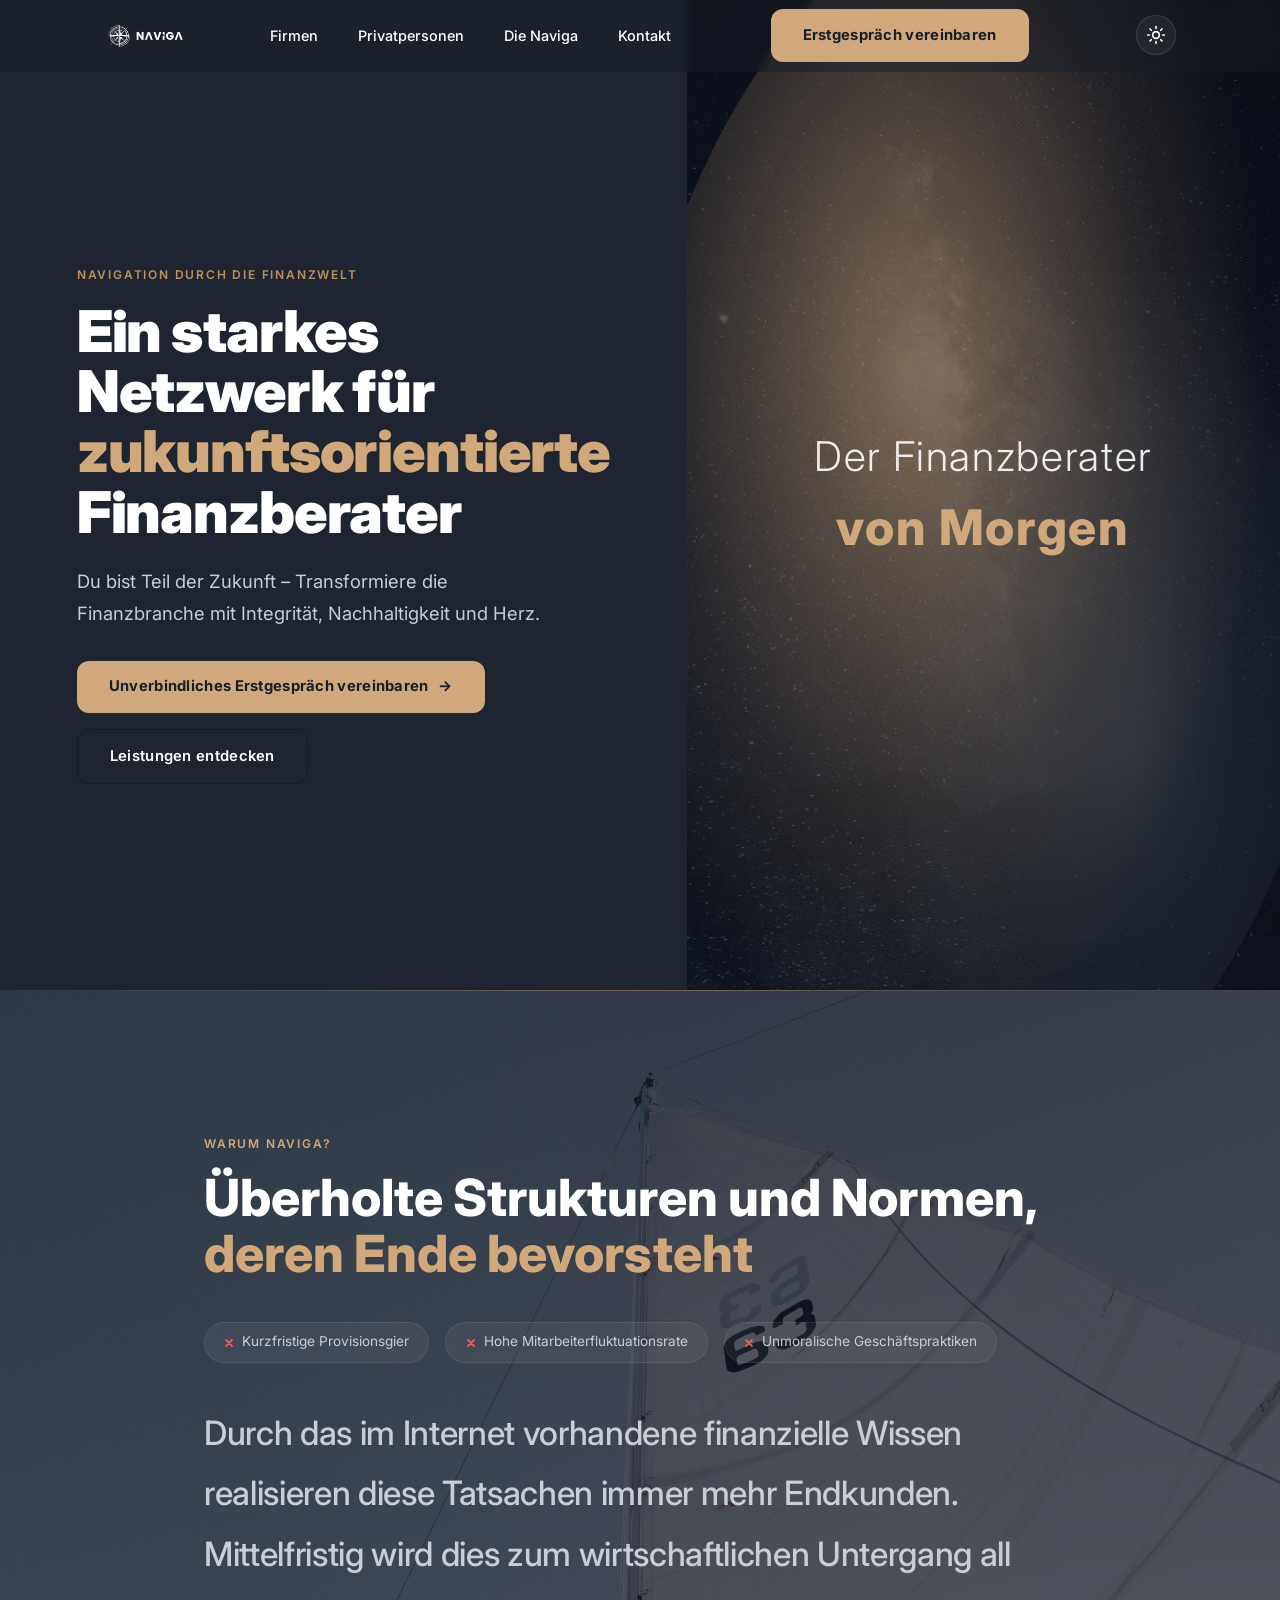
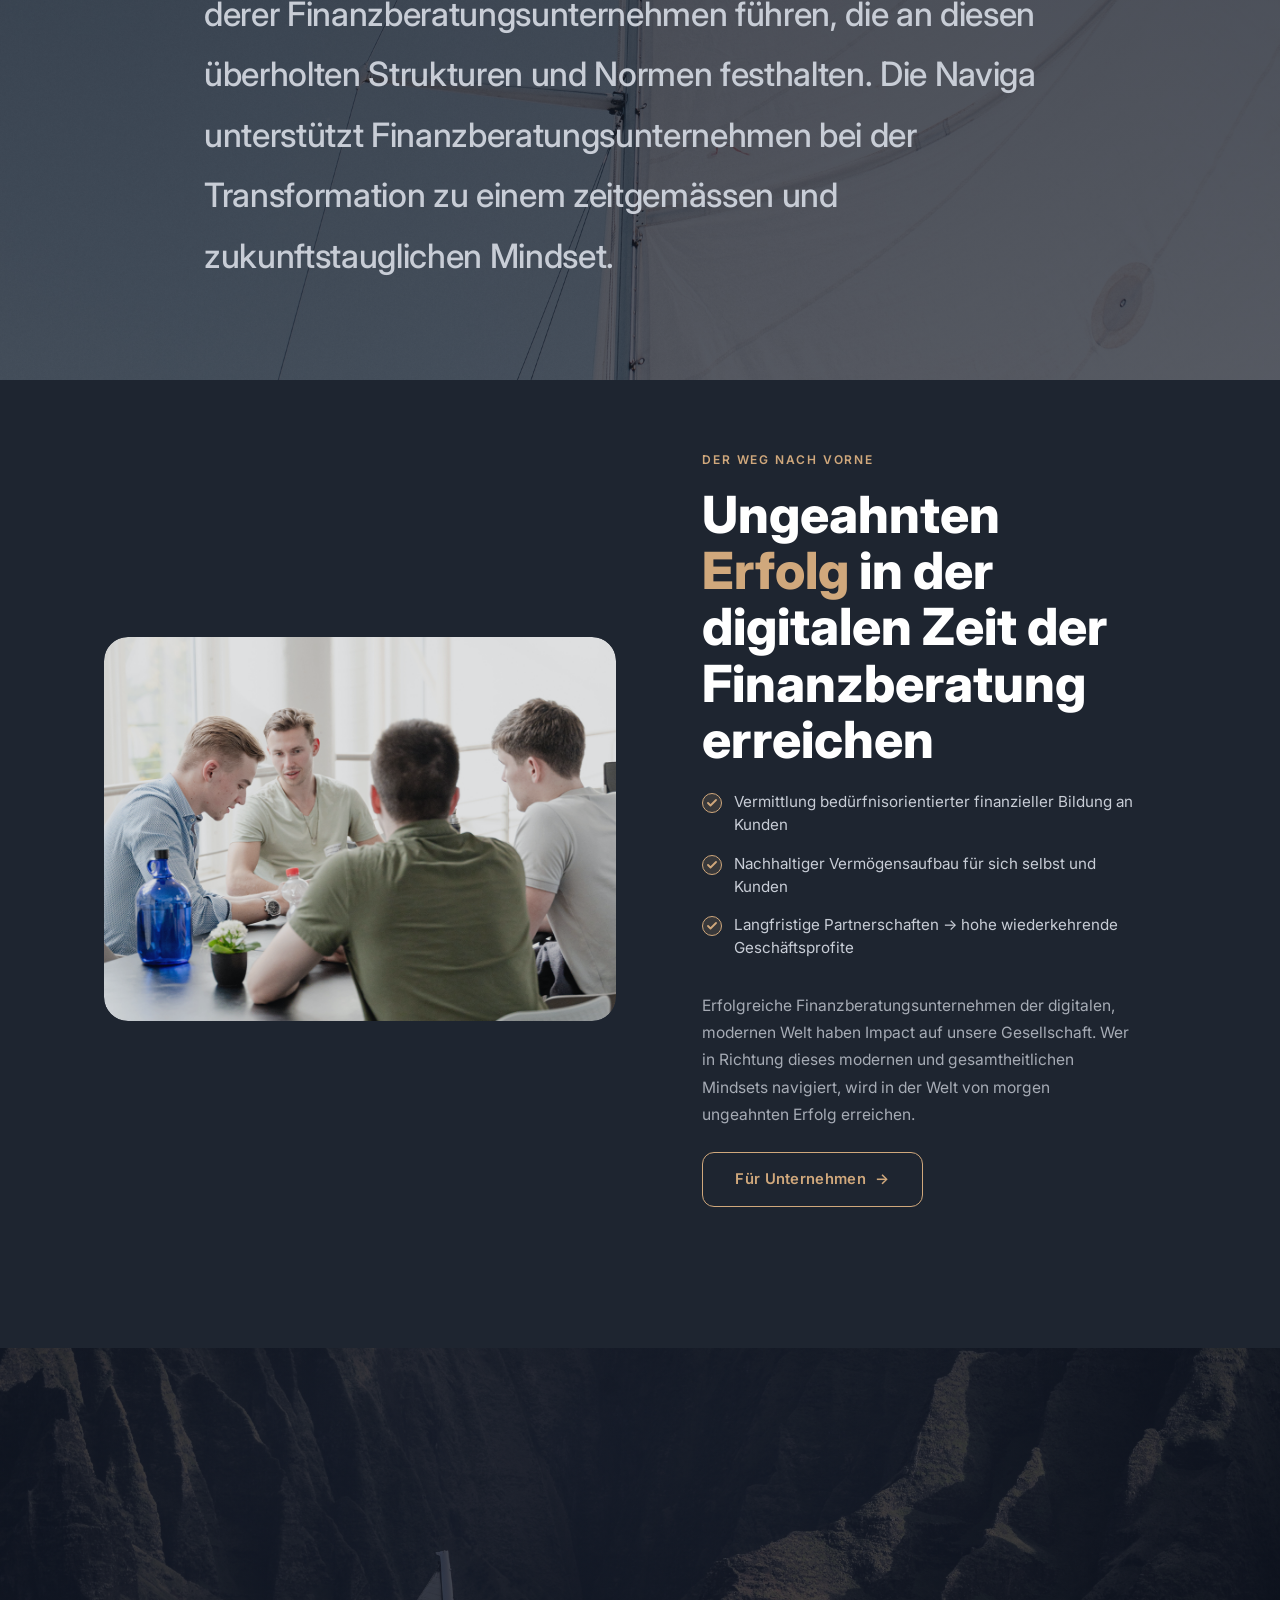
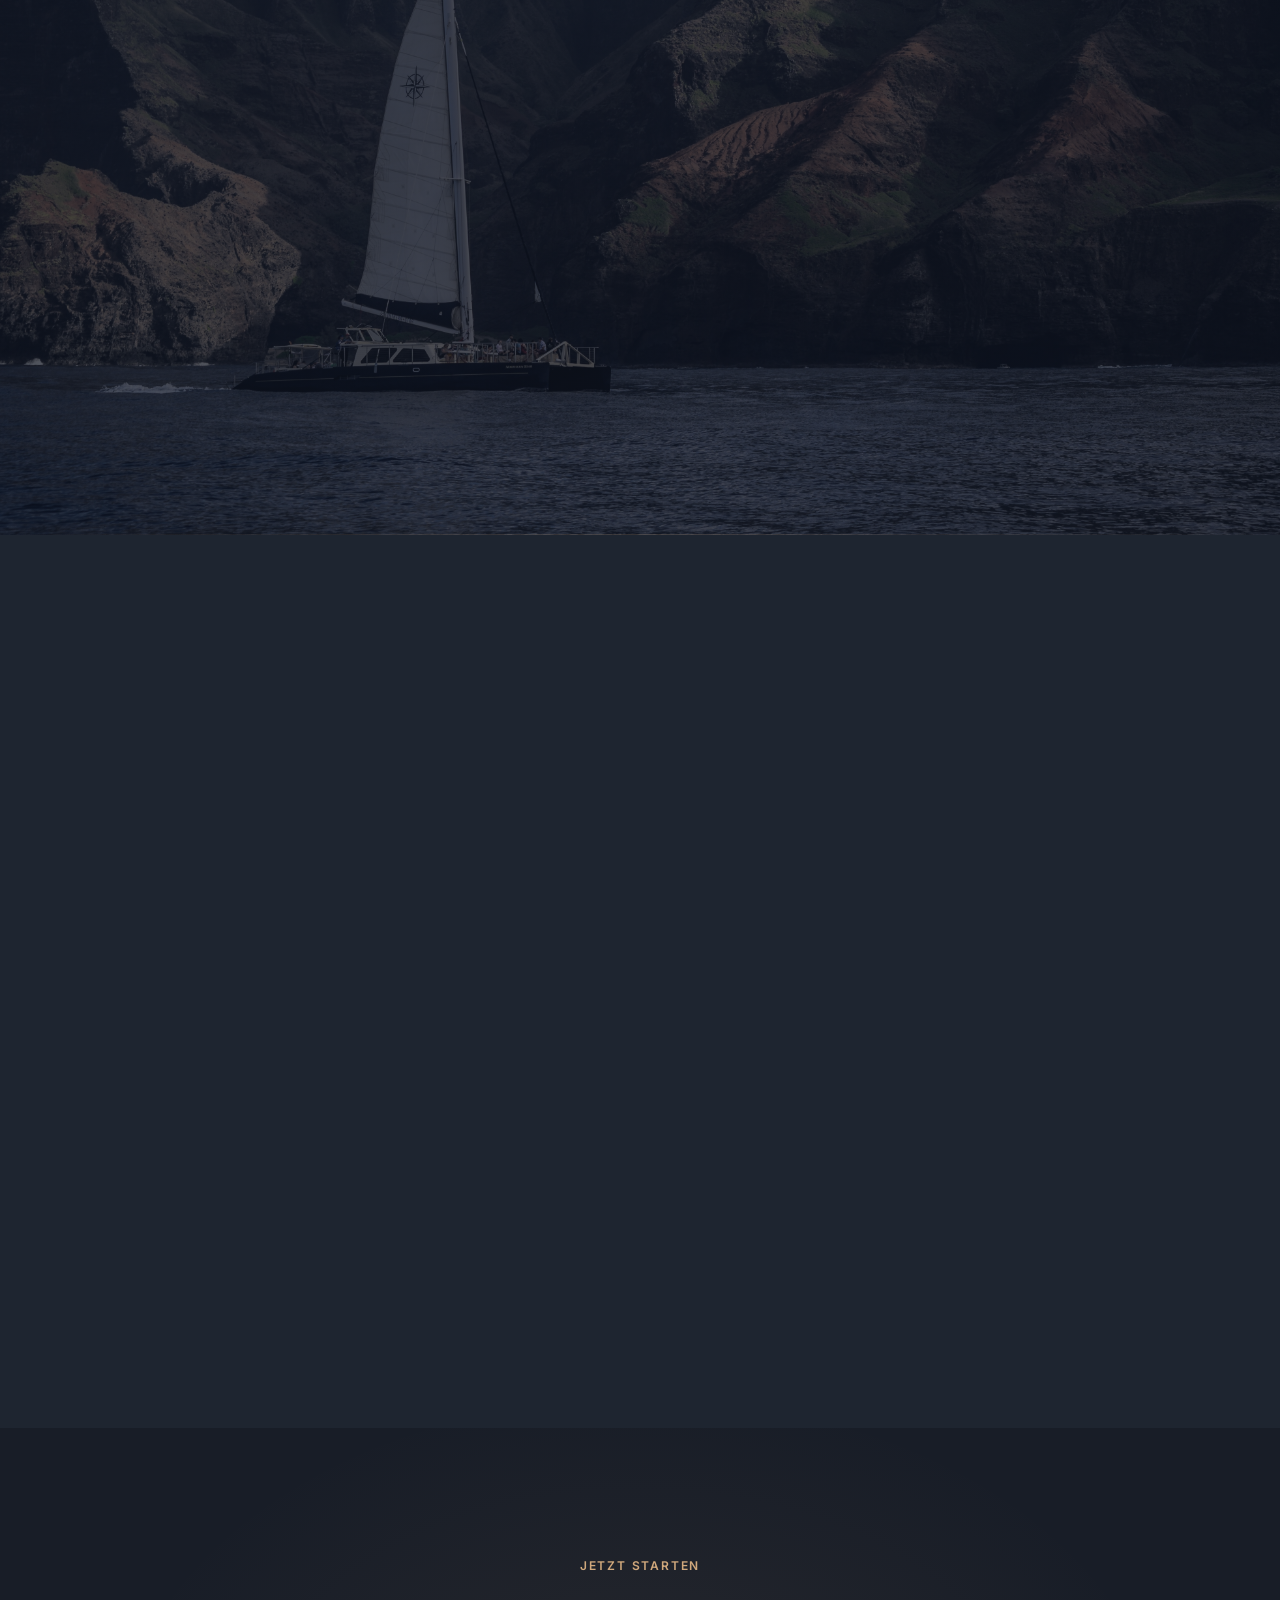
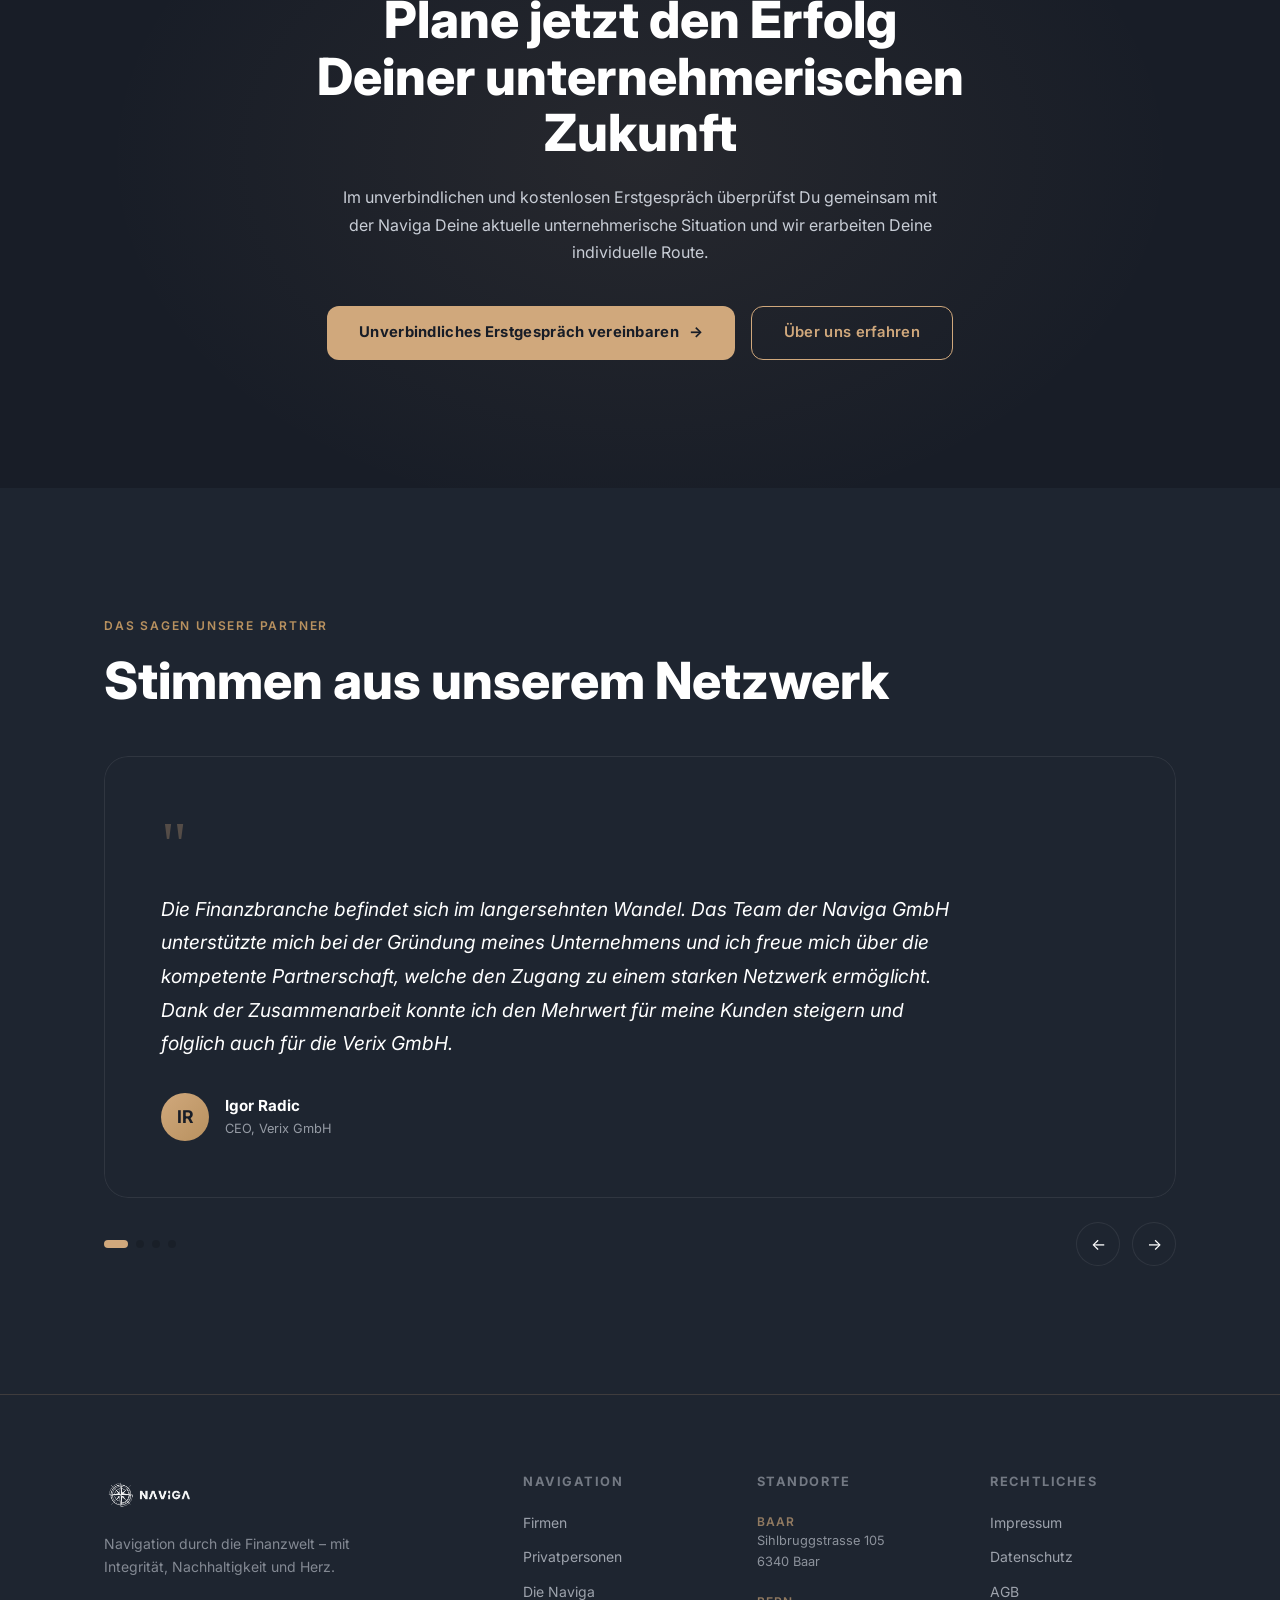
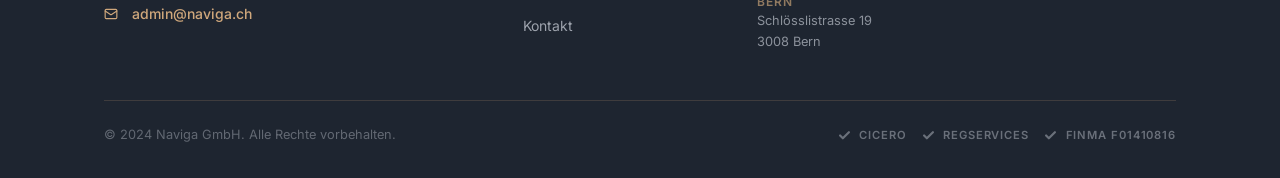
==== commit ad23d657: "feat: physically remove scroll indicator from HTML" ====
--- a/index.html
+++ b/index.html
@@ -72,16 +72,6 @@
           <a href="#services" class="btn btn-outline-dark">Leistungen entdecken</a>
         </div>
 
-        <!-- Scroll indicator — inside left panel, bottom-left -->
-        <div class="hero-scroll-indicator" aria-hidden="true">
-          <svg width="22" height="34" viewBox="0 0 24 38" fill="none" xmlns="http://www.w3.org/2000/svg">
-            <rect x="1" y="1" width="22" height="36" rx="11" stroke="currentColor" stroke-width="1.5"/>
-            <circle cx="12" cy="10" r="3" fill="currentColor">
-              <animateTransform attributeName="transform" type="translate" values="0,0;0,12;0,0" dur="2s" repeatCount="indefinite"/>
-            </circle>
-          </svg>
-          <span>Scroll</span>
-        </div>
       </div>
 
       <div class="hero-right" id="heroRight" aria-hidden="true">
--- a/css/style.css
+++ b/css/style.css
@@ -414,7 +414,7 @@
   position: fixed;
   inset: 0;
   background: var(--bg-main);
-  z-index: 999;
+  z-index: 1002; /* Must beat nav (1000) and theme-toggle (1001) */
   flex-direction: column;
   align-items: center;
   justify-content: center;
@@ -435,11 +435,24 @@
 .nav-mobile-overlay a:hover { color: var(--accent); }
 .nav-mobile-close {
   position: absolute;
-  top: 1.5rem; right: 1.5rem;
+  /* Position below the nav bar so it's never covered by it */
+  top: calc(var(--nav-height, 64px) + 0.75rem);
+  right: 1.5rem;
   font-size: 1.5rem;
   color: var(--text-alt);
   cursor: pointer;
-  padding: 8px;
+  /* 44×44px minimum touch target (Apple HIG) */
+  width: 44px;
+  height: 44px;
+  display: flex;
+  align-items: center;
+  justify-content: center;
+  border-radius: 50%;
+  background: rgba(255,255,255,0.06);
+  transition: background 0.2s;
+}
+.nav-mobile-close:hover, .nav-mobile-close:active {
+  background: rgba(255,255,255,0.15);
 }
 
 /* =============================================
@@ -585,6 +598,18 @@
 }
 [data-theme="light"] .hero-blob-text strong {
   color: #8a6534;
+}
+
+/* Light Mode: remove the near-black blob gradient — only keep the soft amber glow */
+[data-theme="light"] .hero-blob {
+  background: radial-gradient(ellipse 70% 80% at 45% 45%,
+    rgba(208,168,124,0.4) 0%,
+    rgba(208,168,124,0.1) 60%,
+    transparent 80%);
+}
+/* Light Mode: hero-right gets a warm ivory base instead of the dark bg-main */
+[data-theme="light"] .hero-right {
+  background: #f5f0e8;
 }
 
 /* Idle float animation for 'Die Finanzberater von Morgen' — dramatic drift */
@@ -1721,43 +1746,136 @@
 /* =============================================
    22. RESPONSIVE
    ============================================= */
+/* =============================================
+   RESPONSIVE — 900px (Tablet / Large Mobile)
+   ============================================= */
 @media (max-width: 900px) {
+  /* 1. NAV: Fix theme toggle centering on mobile.
+     logo | [nav-links hidden] | [nav-cta hidden] | theme-toggle | burger
+     margin-right:auto on logo pushes toggle+burger to the right as a group */
+  .nav-logo { margin-right: auto; }
+
+  /* 2. HERO: Stack to single column */
   .hero {
     grid-template-columns: 1fr;
     min-height: auto;
   }
+  /* ── HERO: Collapse min-height so nordic background doesn't bleed below content ── */
+  .hero {
+    min-height: 0 !important;
+    /* Strip the section-level nordic image — hero-right keeps its own background */
+    background-image: none !important;
+  }
+  /* Hide scroll indicator on mobile — adds clutter and contributes to the gap */
+  .hero-scroll-indicator { display: none !important; }
+  /* Hero-right: preserve Nordic bg image — DON'T override with bg-main */
   .hero-right {
-  background: var(--bg-main);
-    min-height: 40vh;
-    order: -1;
+    min-height: 42vh;
+    order: -1; /* Image panel on top, text below */
   }
   .hero-left {
-    padding-top: calc(var(--nav-height) + 2rem);
+    padding-top: clamp(2rem, 5vw, 3rem);
+    padding-bottom: 3rem;
   }
 
+  /* 3. GRIDS */
   .grid-2 { grid-template-columns: 1fr; }
   .grid-3 { grid-template-columns: 1fr 1fr; }
   .grid-4 { grid-template-columns: 1fr 1fr; }
 
+  /* 4. FOOTER */
   .footer-grid { grid-template-columns: 1fr 1fr; gap: 2rem; }
 
+  /* 5. FORMS */
   .contact-grid { grid-template-columns: 1fr; }
   .form-row { grid-template-columns: 1fr; }
 
+  /* 6. NAV */
   .nav-links { display: none; }
   .nav-cta { display: none; }
   .nav-burger { display: flex; }
 }
 
+/* =============================================
+   RESPONSIVE — 600px (Small Mobile)
+   ============================================= */
 @media (max-width: 600px) {
+  /* Grids → single column */
   .grid-3, .grid-4 { grid-template-columns: 1fr; }
   .footer-grid { grid-template-columns: 1fr; }
+
+  /* ── SECTION PADDING ── */
+  section { padding: clamp(2.5rem, 6vw, 4rem) 0; }
+
+  /* ── CTA BUTTONS: full width, stacked ── */
+  .cta-buttons {
+    flex-direction: column;
+    align-items: stretch;
+    width: 100%;
+    gap: 0.75rem;
+  }
+  .cta-buttons .btn {
+    width: 100%;
+    text-align: center;
+    justify-content: center;
+  }
+
+  /* ── SCROLL-TEXT REVEAL: Reduce font & line-height on mobile ── */
+  .scroll-text-section {
+    min-height: auto !important;
+    padding: 0 !important; /* zero padding — inner handles spacing */
+  }
+  .scroll-text-inner {
+    position: relative !important;
+    top: auto !important;
+    height: auto !important;
+    padding: 2rem 1.5rem 2rem !important; /* breathing room lives HERE not on bg area */
+  }
+  .reveal-text {
+    font-size: clamp(1rem, 4.5vw, 1.3rem) !important;
+    line-height: 1.6 !important;
+  }
+
+  /* ── PAIN TAGS: Stack full-width on tiny screens ── */
+  .scroll-pain-points {
+    flex-direction: column;
+    gap: 0.5rem;
+  }
+  .pain-tag {
+    width: 100%;
+    justify-content: flex-start;
+  }
+
+  /* ── SUBPAGE HERO ── */
+  .subpage-hero {
+    min-height: 42vh;
+    padding-top: calc(var(--nav-height) + 1rem);
+  }
+  .subpage-hero h1 { font-size: clamp(1.6rem, 6.5vw, 2.4rem) !important; }
+  .subpage-hero .hero-subtitle { font-size: 0.95rem; }
+
+  /* ── SPLIT IMAGES: Constrain height so they don't eat the whole screen ── */
+  .split-image { max-height: 260px; overflow: hidden; }
+  .split-real-img { width: 100%; height: 260px; object-fit: cover; }
+
+  /* ── FEATURE CIRCLES: Slightly smaller ── */
   .features-grid { gap: 1.25rem; }
-  .feature-circle-item { width: 140px; }
-  .feature-circle { width: 110px; height: 110px; }
-  .cta-buttons { flex-direction: column; align-items: center; }
+  .feature-circle-item { width: 120px; }
+  .feature-circle { width: 90px; height: 90px; }
+  .feature-circle svg { width: 26px; height: 26px; }
+  .feature-circle-item p { font-size: 0.75rem; }
+
+  /* ── CAROUSEL ── */
   .carousel-controls { flex-direction: column; gap: 1rem; }
-  .subpage-hero h1 { font-size: clamp(1.8rem, 7vw, 3rem); }
+
+  /* ── LOCATION CARDS ── */
+  .location-card { padding: 1.25rem 1rem; }
+
+  /* ── FOOTER SPACING ── */
+  .footer-grid { gap: 2rem; }
+
+  /* ── HERO BLOB TEXT: Disable float animation on touch (laggy & distorts layout) ── */
+  #heroFloatText { animation: none !important; }
 }
 
 /* Theme Polish */
@@ -1913,3 +2031,18 @@
     linear-gradient(to bottom, rgba(245,247,250,0.86) 0%, rgba(245,247,250,0.86) 100%),
     url('../pexels-kln-films-9825649.jpg') !important;
 }
+
+/* =============================================
+   MOBILE LATE OVERRIDE — must come AFTER nordic-bg classes
+   (CSS cascade: last !important wins at equal specificity)
+   ============================================= */
+@media (max-width: 900px) {
+  /* Strip the hero section's nordic background so it can't bleed
+     below the hero-left content as a dark strip.
+     hero-right keeps its own sam-kolder background untouched. */
+  .hero,
+  .hero.nordic-bg-stars {
+    background-image: none !important;
+    background-color: var(--bg-surface) !important;
+  }
+}
